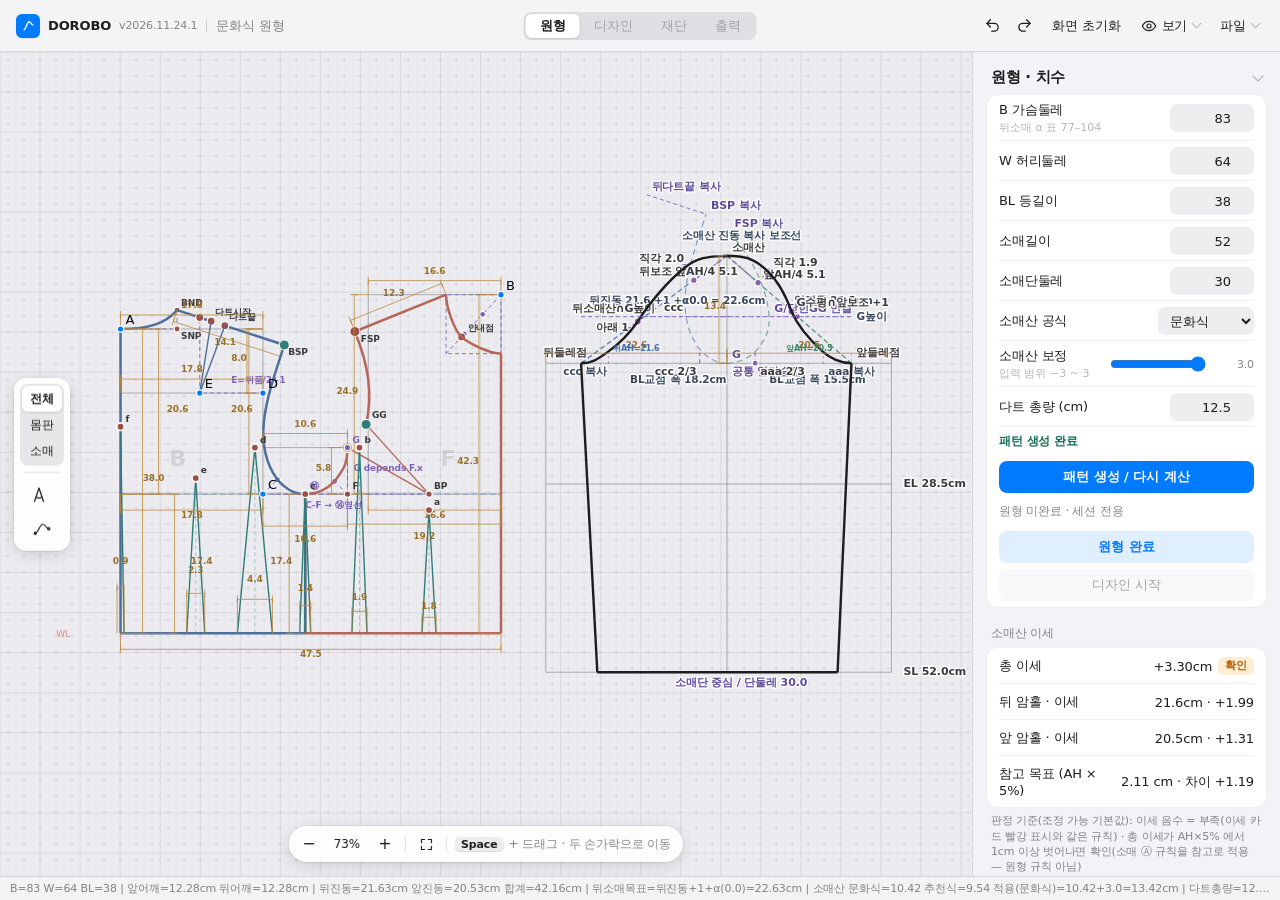
==== index.html @ 2de1a8cb "Fix cutting edge selection and shirt export guides" ====
<!DOCTYPE html>
<html lang="ko">
<head>
<meta charset="UTF-8">
<meta name="viewport" content="width=device-width,initial-scale=1,maximum-scale=1,user-scalable=no">
<title>DOROBO — 문화식 원형 에디터</title>
<link rel="stylesheet" href="css/style.css?v=2026112101">
<!-- 라이트 테마 덮어쓰기(apple-light-ui · 2026-11-13 통합): style.css 원문은 그대로, 표시만 바꾼다. -->
<link rel="stylesheet" href="css/apple.css?v=2026112002">
<!-- 화면 모드(시스템/밝게/어둡게): 첫 그리기 전에 data-theme 을 정해 깜빡임을 막는다. 저장 키 dorobo.ui.theme · 연결은 js/appleChrome.js -->
<script>try{var t=localStorage.getItem('dorobo.ui.theme');var d=t==='dark'||(t!=='light'&&window.matchMedia&&matchMedia('(prefers-color-scheme: dark)').matches);document.documentElement.setAttribute('data-theme',d?'dark':'light')}catch(e){}</script>
</head>
<body>

<header class="app-header">
  <div class="brand-block">
    <span class="app-mark" aria-hidden="true"><svg viewBox="0 0 24 24" width="15" height="15" fill="none" stroke="#fff" stroke-width="2.2" stroke-linecap="round"><path d="M5 19c3-1 4.5-13 8-13 2.6 0 3.4 4.6 6 5"/></svg></span>
    <span class="brand">DOROBO</span>
    <!-- 앱 버전 단일 원천: 배포할 때 이 번호만 올린다 (docs/STATUS.md § 앱 버전 표시) -->
    <span class="brand-ver" id="appVersion" title="지금 이 화면에 불러온 앱 버전입니다. 다른 컴퓨터에서 이 번호가 같으면 같은 판입니다." aria-label="앱 버전 2026.11.24.1">v2026.11.24.1</span>
    <span class="brand-sub">문화식 원형</span>
  </div>

  <nav class="stage-bar" aria-label="작업 단계" role="tablist">
    <button type="button" class="stage" role="tab" data-stage="draft"  aria-selected="true"  title="원형">원형</button>
    <button type="button" class="stage" role="tab" data-stage="design" aria-selected="false" disabled aria-disabled="true" title="원형 완료 후 디자인 시작 준비">디자인</button>
    <button type="button" class="stage" role="tab" id="stageCut" aria-selected="false" aria-controls="cutView" disabled aria-disabled="true" title="Design 형상 완료 후 재단 준비">재단</button>
    <button type="button" class="stage" disabled aria-disabled="true" title="준비 중">출력</button>
  </nav>

  <div class="header-actions">
    <!-- undo/redo 의 실제 범위는 곡선 핸들 편집이다(pushUndoSnapshot 이 편집모드에서만 호출됨).
         .edit-history 클래스는 design stage 에서 그룹 숨김용 선택자다(기능·onclick 무변경). -->
    <button class="btn edit-history" onclick="undoEdit()" aria-label="곡선 편집 실행취소" title="곡선 편집 실행취소">실행취소</button>
    <button class="btn edit-history" onclick="redoEdit()" aria-label="곡선 편집 다시실행" title="곡선 편집 다시실행">다시실행</button>
    <!-- 화면 초기화(뷰 리셋)를 좌측 rail·캔버스 툴바가 아니라 header 우측으로 이동(복제 아님, resetView onclick 보존) -->
    <button class="btn" onclick="resetView()" title="화면 초기화">화면 초기화</button>

    <details class="pop pop-right" data-menu="view">
      <summary aria-label="보기 메뉴" title="보기">보기</summary>
      <div class="pop-body">
        <!-- 실측상 동작하지 않는 3개(chkDartWaist/chkPattern/chkDep)는 wrapper 에 hidden 을
             주어 시각·키보드 접근에서 제거한다. render.js 가 layer-pattern / layer-dep 그룹을
             만들지 않아 toggleLayer 가 대상 없이 끝나는 **기존 결함**이며, 이번 UI 작업에서
             엔진을 고치지 않는다. input 의 id·onchange·checked 는 그대로 보존한다
             (DOM id 계약 유지 + 렌더 결함이 고쳐지면 hidden 만 떼면 된다). -->
        <div class="row"><label for="chkBase">기초선</label><input type="checkbox" id="chkBase" checked onchange="toggleLayer('layer-base',this.checked)"></div>
        <div class="row" hidden><label for="chkDartWaist">허리다트</label><input type="checkbox" id="chkDartWaist" checked onchange="applyLayerVisibility()"></div>
        <div class="row"><label for="chkDim">치수</label><input type="checkbox" id="chkDim" checked onchange="toggleLayer('layer-dim',this.checked)"></div>
        <div class="row" hidden><label for="chkPattern">패턴선</label><input type="checkbox" id="chkPattern" checked onchange="toggleLayer('layer-pattern',this.checked)"></div>
        <div class="row"><label for="chkGuide">안내점</label><input type="checkbox" id="chkGuide" checked onchange="toggleLayer('layer-points',this.checked)"></div>
        <div class="row" hidden><label for="chkDep">종속선</label><input type="checkbox" id="chkDep" checked onchange="toggleLayer('layer-dep',this.checked)"></div>
        <div class="ax-theme" id="axTheme" role="radiogroup" aria-label="화면 모드">
          <span class="ax-theme-label">화면 모드</span>
          <span class="ax-theme-seg"><button type="button" role="radio" data-theme-pref="system">시스템</button><button type="button" role="radio" data-theme-pref="light">밝게</button><button type="button" role="radio" data-theme-pref="dark">어둡게</button></span>
        </div>
      </div>
    </details>

    <details class="pop pop-right" data-menu="file">
      <summary aria-label="파일 메뉴" title="파일">파일</summary>
      <div class="pop-body">
        <div class="row"><label>곡선 저장</label><button class="btn" onclick="saveCurveData()">저장</button></div>
        <div class="row"><label>마지막 저장선</label><button class="btn" onclick="loadSavedCurveForCurrentMeasurements(true)">불러오기</button></div>
        <div class="row note" id="saveCount">저장 0건</div>
        <div class="row"><label>데이터 내보내기</label><button class="btn" onclick="exportData()">JSON 다운로드</button></div>
        <div class="row"><label>데이터 가져오기</label><input type="file" id="inpImportData" accept="application/json,.json" style="display:none" onchange="importDataFromFile(this)"><button class="btn" onclick="document.getElementById('inpImportData').click()">JSON 불러오기</button></div>
        <div class="row note">원형 곡선 데이터(위) · 디자인 프로젝트(아래)는 서로 다른 파일입니다</div>
        <div class="row project-row"><label>프로젝트 저장</label><button class="btn" id="btnSaveProject" onclick="projectFile.onSave()" disabled aria-disabled="true" title="원형 완료 → «디자인 시작» 뒤 저장할 수 있습니다">파일로 저장</button></div>
        <div class="row project-row"><label>프로젝트 열기</label><input type="file" id="inpOpenProject" accept="application/json,.json" style="display:none" onchange="projectFile.onOpenFile(this)"><button class="btn" id="btnOpenProject" onclick="document.getElementById('inpOpenProject').click()">파일 열기</button></div>
        <div class="row project-row" id="projectOpenConfirm" hidden><span class="note" id="projectOpenConfirmText"></span><button class="btn" id="btnConfirmOpenProject" onclick="projectFile.onConfirmOpen()">교체하고 열기</button><button class="btn" id="btnCancelOpenProject" onclick="projectFile.onCancelOpen()">취소</button></div>
        <div class="row note project-row" id="projectFileNote">디자인 프로젝트 저장 범위: 원형 완료본 + 몸판·소매·카라 작업·완료/변경됨 상태 · «적용»하지 않은 입력칸 값과 원형 편집 화면(치수·곡선)은 포함하지 않습니다</div>
        <div class="row"><label>패턴 내보내기</label><button class="btn" onclick="exportDXF()">DXF 다운로드</button></div>
      </div>
    </details>
  </div>
</header>

<div class="workspace">

  <main class="canvas-wrap">
    <!-- 1행 primary bar: 도구(다트이동/곡선편집) ‖ 모드(전체/몸판/소매). SVG 를 덮지 않고 형제. -->
    <div class="canvas-toolbar">
      <div class="seg">
        <button class="mode-btn active" id="modeAll" onclick="setWorkMode('all')">전체</button>
        <button class="mode-btn" id="modeBody" onclick="setWorkMode('body')">몸판</button>
        <button class="mode-btn" id="modeSleeve" onclick="setWorkMode('sleeve')">소매</button>
      </div>
      <div class="bar-divider"></div>
      <div class="seg">
        <!-- 좌측 rail 에서 이동. 기능은 기존 onclick 이 담당. btnDartMove 는 JS(setBtn)가
             textContent/inline background 를 덮으므로 자식 <svg> 대신 ::before 아이콘.
             idle 은 아이콘만(가시 텍스트 없음), busy 는 CSS ::after 가 "종료" 를 표시한다 —
             실제 textContent="취소" 는 busy 판정 계약이라 그대로 둔다. -->
        <button class="tool tool-dart" id="btnDartMove" data-tool="dart" onclick="toggleDartMove()" aria-pressed="false" aria-label="다트 이동 시작" title="다트 이동 시작">다트이동 시작</button>
        <button type="button" class="tool" data-tool="curves" aria-pressed="false" aria-label="곡선 편집" title="곡선 편집">
          <svg viewBox="0 0 24 24" width="18" height="18" fill="none" stroke="currentColor" stroke-width="1.6" stroke-linecap="round"><title>곡선 편집</title><path d="M3 18c4 0 6-12 10-12s5 6 8 6"/><circle cx="3" cy="18" r="1.5"/><circle cx="21" cy="12" r="1.5"/></svg>
        </button>
      </div>
    </div>

    <!-- 2행 context host: 선택 도구가 있을 때만 표시. 비면 CSS :has 로 display:none(높이 0).
         내부 두 context 는 최초부터 존재하고 hidden 으로만 전환(innerHTML·재생성 없음). -->
    <div class="context-host">
      <details class="insp" open data-panel="curves" hidden>
        <summary>곡선 편집</summary>
        <div class="insp-body">
          <div class="row"><label>진동선</label><button class="btn" id="btnArmEdit" onclick="toggleArmEdit()">편집 시작</button></div>
          <div class="row"><label>네크라인</label><button class="btn" id="btnNeckEdit" onclick="toggleNeckEdit()">편집 시작</button></div>
          <div class="row"><label>소매산</label><button class="btn" id="btnSleeveEdit" onclick="toggleSleeveEdit()">편집 시작</button></div>
          <div class="row"><label>소매산 리셋</label><button class="btn" id="btnSleeveReset" onclick="resetSleeveAnchors()">소매산 리셋</button></div>
          <div class="row"><label>곡선핸들 전체리셋</label><button class="btn" onclick="resetCurveHandles();render()">리셋</button></div>
        </div>
      </details>

      <!-- 다트 도구 선택 시 표시. idle/busy 는 ui.js 가 실제 DOM 에서 파생해 hidden 으로만
           전환한다. 앞/뒤 행은 기존 setSideRowVisible 의 display "" / "none" 계약 유지. -->
      <section class="context-strip" aria-label="다트 이동" data-panel="dart" hidden>
        <div class="insp-title">다트 이동</div>
        <p class="note" data-dart-idle>다트 이동 도구를 눌러 작업을 시작하세요.</p>
        <div class="dart-busy" data-dart-busy hidden>
          <div class="row" id="dartSideRow" style="display:none;gap:4px">
            <button class="btn" id="btnDartSideFront" onclick="selectDartSide('front')">앞판</button>
            <button class="btn" id="btnDartSideBack"  onclick="selectDartSide('back')">뒤판</button>
          </div>

          <!-- 가시 항목: 이동 가능각 · 회전량 · 전체 다트각 · hint · 리셋 | 적용(최우측) -->
          <div class="row"><label>이동 가능각</label><span class="prop-val" id="dartPropRange">—</span></div>
          <div class="row"><label>회전량</label><span class="prop-val" id="dartPropRotation">—</span></div>
          <div class="row"><label>전체 다트각</label><span class="prop-val" id="dartPropBudget">—</span></div>
          <div class="row note" id="dartMoveHint"></div>
          <div class="row" style="gap:4px">
            <button class="btn" onclick="resetDartMove()">리셋</button>
            <button class="btn action-primary" id="btnDartApply" onclick="applyDartMove()" disabled>적용</button>
          </div>

          <!-- DOM 계약 보존용 숨김 보관: ui.js updateDartInspector 가 이 id 들을 계속 채우지만
               화면에는 중복 표시하지 않는다(대상 / 현재 단계 / 소스 다트각). 바깥 wrapper 가
               hidden 이라 ui.js 의 setShown(dartPropNewNote/dartPropSourceRow) 토글과 무관하게
               항상 숨겨진다. id·값 계약은 그대로 유지된다. -->
          <div class="dart-store" hidden aria-hidden="true">
            <div class="row"><label>대상</label><span class="prop-val" id="dartPropSide">—</span></div>
            <div class="row"><label>현재 단계</label><span class="prop-val" id="dartPropStep">—</span></div>
            <p class="note" id="dartPropNewNote" hidden>새 다트 생성</p>
            <div class="row" id="dartPropSourceRow" hidden><label>소스 다트각</label><span class="prop-val" id="dartPropSource">—</span></div>
          </div>
        </div>
      </section>
    </div>

    <svg id="cv" xmlns="http://www.w3.org/2000/svg"></svg>
    <!-- 확대 알약(UI 전용 · js/appleChrome.js): 축소/배율/확대 · 화면 초기화(resetView) · 이동 안내(원형 = Space+드래그 · 디자인 = 빈 곳 드래그 · 터치 = 두 손가락 — js/canvasPan.js). #cv 의 형제라 캔버스 hit 와 무관. -->
    <div class="zoom-pill" role="toolbar" aria-label="확대·축소">
      <button type="button" id="zoomOut" aria-label="축소" title="축소">&minus;</button>
      <span class="zp-val" id="zoomPct">100%</span>
      <button type="button" id="zoomIn" aria-label="확대" title="확대">+</button>
      <span class="zp-sep"></span>
      <button type="button" id="zoomFit" aria-label="화면 초기화" title="화면 초기화"><svg viewBox="0 0 24 24" width="15" height="15" fill="none" stroke="currentColor" stroke-width="1.8" stroke-linecap="round" stroke-linejoin="round"><path d="M4 9V4h5M20 9V4h-5M4 15v5h5M20 15v5h-5"/></svg></button>
      <span class="zp-sep zp-hint-sep"></span>
      <span class="zp-hint"><span class="zp-hint-draft"><kbd>Space</kbd>+ 드래그 · 두 손가락으로 이동</span><span class="zp-hint-design">빈 곳 드래그 · 두 손가락으로 이동</span></span>
    </div>
    <!-- 패턴선 하단 고정 편집 패널(UI 전용 · js/designLineQuickBar.js · 2026-11-11 캔버스 하단 고정). #cv 의 형제라 막대 클릭은 캔버스로 가지 않는다.
         버튼은 오른쪽 패턴선 버튼과 같은 명령(finishDraw · cancel · setRole)만 부른다. 요소는 최초부터 존재하고 hidden 으로만 전환. -->
    <div class="line-quickbar" id="lineQuickBar" role="toolbar" aria-label="패턴선 빠른 조작" hidden>
      <div class="lqb-head"><span class="lqb-title" id="lineQuickTitle"></span><span class="lqb-head-actions"><button type="button" class="lqb-more" id="lineQuickMore" aria-expanded="false" aria-controls="lineQuickBar" title="보조 작업·전체 안내 펼치기" hidden>더보기</button><button type="button" class="lqb-dismiss" id="lineQuickDismiss" aria-label="빠른 도구 접기 — 선과 선택은 그대로" title="접기 — 선과 선택은 그대로" hidden>&times;</button></span></div>
      <div class="lqb-row" data-lqb="draw" hidden>
        <button type="button" class="lqb-btn" id="lineQuickCancel" title="작성 중 선을 버리고 그리기를 끝냅니다">그리기 취소</button>
        <button type="button" class="lqb-btn lqb-main" id="lineQuickFinish" disabled aria-disabled="true">그리기 완료</button>
        <span class="lqb-reason" id="lineQuickDrawHint" role="status"></span>
      </div>
      <div class="lqb-row" data-lqb="role" role="group" aria-label="선 역할" hidden>
        <button type="button" class="lqb-btn" id="lineQuickRoleCut" data-role="cut" aria-pressed="false">절개선</button>
        <button type="button" class="lqb-btn" id="lineQuickRoleBoundary" data-role="boundary" aria-pressed="false">외곽</button>
        <button type="button" class="lqb-btn" id="lineQuickRoleGuide" data-role="guide" aria-pressed="false">보조선</button>
      </div>
      <!-- 칼라 본체 관리선(2026-11-12): 직선 구간을 같은 모양의 곡선으로(designLineTool.doToCurve) + 이동 가능 점/고정 점 안내. 칼라 본체 선을 골랐을 때만. -->
      <div class="lqb-next" data-lqb="curve" hidden>
        <button type="button" class="lqb-btn lqb-main lqb-wide" id="lineQuickToCurve" aria-describedby="lineQuickCurveReason" title="직선 구간을 같은 모양의 곡선으로 바꿉니다 · 핸들을 끌어 휘게 할 수 있습니다">곡선으로</button>
        <span class="lqb-reason" id="lineQuickCurveReason"></span>
      </div>
      <!-- 몸판 외곽으로 반영(2026-11-06): 일반 앞·뒤판 선을 한 번에 외곽 역할 지정 → 대체 검증 → 디자인 외곽 합성. 실패하면 아무것도 바뀌지 않는다. -->
      <div class="lqb-next" data-lqb="reflect" hidden>
        <button type="button" class="lqb-btn lqb-main lqb-wide" id="lineQuickReflect" aria-describedby="lineQuickReflectReason">몸판 외곽으로 반영</button>
        <span class="lqb-reason" id="lineQuickReflectReason"></span>
      </div>
      <!-- 다음 단계: 선택한 선이 절개선일 때만. 오른쪽 «파트 분리»(btnDesignSplit)와 같은 판정(getSplitState)·같은 명령(doSplit). 이유는 보이는 글로. -->
      <div class="lqb-next" data-lqb="split" hidden>
        <button type="button" class="lqb-btn lqb-main lqb-wide" id="lineQuickSplit" disabled aria-disabled="true" aria-describedby="lineQuickSplitReason">파트 분리</button>
        <span class="lqb-reason" id="lineQuickSplitReason"></span>
      </div>
      <!-- 다음 단계: 선택한 선이 외곽일 때만(2026-11-06). 오른쪽 «외곽 대체 미리보기»(btnDesignBoundary)와 같은 판정(getBoundaryState)·같은 명령(doBoundaryPreview). 미리보기일 뿐 완성 외곽 아님. -->
      <div class="lqb-next" data-lqb="boundary" hidden>
        <button type="button" class="lqb-btn lqb-main lqb-wide" id="lineQuickBoundary" disabled aria-disabled="true" aria-describedby="lineQuickBoundaryReason">외곽 대체 미리보기</button>
        <!-- 소매만(2026-11-06): 미리보기 확인 → «외곽 반영»(오른쪽 btnDesignBoundaryApply 와 같은 doBoundaryApply) → 반영됨 · 재완료 안내 · «반영 되돌리기»(doSleeveEditUndo) -->
        <button type="button" class="lqb-btn lqb-main lqb-wide" id="lineQuickBoundaryApply" hidden disabled aria-disabled="true" aria-describedby="lineQuickBoundaryReason">외곽 반영</button>
        <button type="button" class="lqb-btn lqb-wide" id="lineQuickBoundaryUndo" hidden aria-describedby="lineQuickBoundaryReason">반영 되돌리기</button>
        <span class="lqb-reason" id="lineQuickBoundaryReason"></span>
      </div>
      <div class="lqb-next" data-lqb="seam" hidden>
        <span class="lqb-reason" id="lineQuickSeamText"></span>
        <span class="lqb-reason" id="lineQuickBodiceFails"></span>
        <span class="lqb-reason lqb-detail" id="lineQuickBodiceFailsDetail" hidden></span>
        <button type="button" class="lqb-btn lqb-main lqb-wide" id="lineQuickCompleteBodice" hidden>몸판 모양 완료</button>
      </div>
      <!-- 소형 상태줄(좁은 화면에서 분리 성공·외곽 대체 미리보기 뒤 전체 막대를 놓을 빈자리가 없을 때만): 결과 확인 «분리됨 · 파트 N개»/«외곽 대체 미리보기 표시 중» + «도구»(전체 막대로 복귀) -->
      <div class="lqb-compact" data-lqb="compact" hidden>
        <span class="lqb-compact-text" id="lineQuickCompactText"></span>
        <button type="button" class="lqb-btn" id="lineQuickExpand" aria-label="빠른 도구 펼치기 — 역할·다음 단계" title="역할·다음 단계(파트 분리·외곽 대체) 도구 펼치기">도구</button>
      </div>
    </div>
  </main>

  <!-- 원형 stage 전용 치수 inspector. design stage 에서는 ui.js 가 hidden 처리하고
       CSS :has 가 280px column 도 함께 제거한다. -->
  <aside class="inspector" aria-label="속성">
  <!-- 좁은 화면 하단 시트 그래버(UI 전용 · js/appleChrome.js): 끌어서 접힘/중간/펼침 · 탭하면 접기/펼치기 · 상태는 localStorage. 데스크톱에서는 숨김. -->
  <button type="button" class="insp-grabber" id="inspectorGrabber" aria-label="속성 시트 접기/펼치기" aria-expanded="true" title="끌거나 눌러 속성 시트 크기 조절"></button>
  <!-- 좁은 화면 전용 이세 요약 칩(읽기 전용 · js/inspectorInsights.js): 캔버스 이세 카드를 좁은 화면에서 숨기는 대신 시트 머리줄에 요약한다. -->
  <div class="ax-ease-chip" id="axEaseChip" aria-live="polite" hidden></div>
    <details class="insp" open data-panel="measurements">
      <summary>원형 · 치수</summary>
      <div class="insp-body">
        <div class="row"><label>B 가슴둘레</label><input type="number" id="inpB" value="83" step="0.5" oninput="markDirty(event)"></div>
        <div class="row"><label>W 허리둘레</label><input type="number" id="inpW" value="64" step="0.5" oninput="markDirty(event)"></div>
        <div class="row"><label>BL 등길이</label><input type="number" id="inpBL" value="38" step="0.5" oninput="markDirty(event)"></div>
        <div class="row"><label>소매길이</label><input type="number" id="inpSL" value="52" step="0.5" oninput="markDirty(event)"></div>
        <div class="row"><label>소매단둘레</label><input type="number" id="inpHem" value="30" step="0.5" oninput="markDirty(event)"></div>
        <div class="row"><label>소매산 공식</label><select id="selCapFormula" onchange="if(!isMeasureDirty) render()"><option value="culture" selected>문화식</option><option value="recommended">추천식</option></select></div>
        <div class="row"><label>소매산 보정</label><input type="range" id="inpCapAdj" min="-3" max="3" step="0.1" value="3" oninput="if(!isMeasureDirty) render()"><span class="slv" id="capAdjVal">0.0</span></div>
        <div class="row"><label>다트 총량 (cm)</label><input type="number" id="inpDart" value="12.5" step="0.5" oninput="render()"></div>
        <div class="row note" id="dirtyState">패턴 생성 버튼을 누르세요</div>
        <div class="row"><button class="btn action-primary" id="btnGenerate" onclick="generatePattern()">패턴 생성 / 다시 계산</button></div>
        <!-- 원형 완료(세션 전용). design 은 계속 disabled — 완료본이 있어도 활성화하지 않는다.
             버튼은 addEventListener 로만 연결(inline handler 없음). 문구는 aria-live. -->
        <div class="row note completion-note" id="blockStatusNote" aria-live="polite">원형 미완료 · 세션 전용</div>
        <div class="row completion-row"><button class="btn" id="btnCompleteDraft" title="현재 원형을 세션 완료본으로 기록합니다">원형 완료</button></div>
        <!-- 디자인 시작/계속(D3b-1). 완료본을 명시적으로 복사해 designProject 로 진입한다.
             enabled = hasCompleted() && !busyTool(). inline handler 없이 bind()에서 연결.
             현재 draft(dirty)가 아니라 blockWorkflow.latest() 완료본을 쓴다(재캡처·자동 complete 없음). -->
        <div class="row completion-row"><button class="btn" id="btnStartDesign" disabled aria-disabled="true" title="원형을 완료한 뒤 디자인을 시작할 수 있습니다">디자인 시작</button></div>
      </div>
    </details>

    <!-- 원형 이세·계산 노트(읽기 전용 · js/inspectorInsights.js): 이미 계산되어 화면에 나온 값(소매 이세 카드 · 하단 상태줄)만 다시 보여 준다. 제도 계산 무변경. -->
    <section class="ax-insights" id="axInsightsDraft" aria-label="이세·계산 노트" aria-live="polite" hidden></section>

    <!-- design stage 전용 몸판 디자인 패널(DB1b). ui.js 가 stage 로 measurements 와 상호배타로
         표시한다(동시 노출 금지). 버튼은 inline handler 없이 bind()에서 연결(inline 37 유지). -->
    <details class="insp" data-panel="design-body" open hidden>
      <summary>디자인</summary>
      <div class="insp-body">
        <!-- Design 형상 통합(designResult · 2026-11-19 사용자 승인 1차 디자인 UI ①): 몸판/소매/카라 어느 탭에서나 «디자인» 제목 옆.
             몸판+소매+카라(또는 «카라 없음») 형상 패키지 + 유효 cut(structuralLines). 재단 패턴 아님.
             완료본 일치 + 유효 cut 재검증 시에만 활성(ID·동작·게이트 무변경, 위치만 이동). -->
        <div class="design-complete-head">
          <button class="btn action-primary" id="btnCompleteDesign">Design 형상 완료</button>
        </div>
        <div class="row note design-complete-note" id="designResultCheckNote" aria-live="polite"></div>
        <div class="row note design-complete-note" id="designResultStatusNote" aria-live="polite">Design 미완료 · 세션 전용</div>
        <!-- 재단 준비(js/cutPrep.js · 읽기 전용): 유효한 Design 완료본일 때만 상단 «재단» 활성. 불가 사유·돌아갈 곳을 여기 적는다. -->
        <div class="row note design-complete-note" id="cutPrepNote" aria-live="polite"></div>
        <!-- 몸판/소매 서브탭: 형태 컨트롤 분리. 소매 탭은 몸판 완료(bodiceResult·비스테일) 후 활성. -->
        <div class="subtabs" id="designSubtabs" role="tablist">
          <button type="button" class="subtab" data-subtab-btn="body" aria-selected="true">몸판</button>
          <button type="button" class="subtab" data-subtab-btn="sleeve" aria-selected="false" disabled title="몸판 완료 후 활성">소매</button>
          <button type="button" class="subtab" data-subtab-btn="collar" aria-selected="false" disabled title="소매 완료 후 활성">카라</button>
          <button type="button" class="subtab" data-subtab-btn="detail" aria-selected="false" disabled title="몸판 완료 후 활성">디테일</button>
        </div>
        <!-- 맞춤 길이(읽기 전용 · js/seamMatch.js): 서로 붙는 봉제선의 실제 길이·차이·기준을 몸판/소매/카라 탭 공통으로 본다.
             형상·완료본·저장 무변경 — 자동 맞춤·완료 차단 없음. 기본은 접힌 요약 한 줄. -->
        <details class="ax-seam" id="seamMatchCard" hidden>
          <summary><span class="sm-title">맞춤 길이</span><span class="sm-summary" id="seamMatchSummary" aria-live="polite"></span></summary>
          <div class="sm-body" id="seamMatchBody"></div>
        </details>
        <div class="subtab-panel" data-subtab="body">
        <!-- 몸판 라인 카탈로그([패턴학교] P.14–35). 프리셋 = 아래 입력들의 묶음 — 적용하면 입력을 채운다. -->
        <div class="row"><label for="selBodiceFamily">몸판 라인</label><select id="selBodiceFamily"></select></div>
        <div class="row"><label for="selBodicePreset">세부 제도</label><select id="selBodicePreset"></select></div>
        <div class="row"><button type="button" class="btn" id="btnApplyBodicePreset">라인 적용</button></div>
        <div class="row note" id="designBodiceLineNote" aria-live="polite"></div>
        <!-- 품·여유량: 전체 가슴둘레 여유량 → 각 옆선 E/4 바깥 평행 이동(원본 블록 불변, 파생 geometry). -->
        <div class="row"><label for="inpBodyBustEase">품·여유량 (cm)</label><input id="inpBodyBustEase" type="number" min="0" max="100" step="0.1"></div>
        <div class="row"><label for="inpBodyHemExtension">엉덩이 길이 (cm)</label><input id="inpBodyHemExtension" type="number" min="0" max="100" step="0.1"></div>
        <!-- 옆선 실루엣: underarm 고정, 허리·밑단 옆선만 이동(음수=안쪽/허리 들어감, 양수=바깥/A라인). -->
        <div class="row"><label for="inpBodyWaistOffset">허리 옆선 이동 (cm)</label><input id="inpBodyWaistOffset" type="number" min="-30" max="30" step="0.1"></div>
        <div class="row"><label for="inpBodyHemOffset">밑단 옆선 이동 (cm)</label><input id="inpBodyHemOffset" type="number" min="-30" max="30" step="0.1"></div>
        <!-- 옆선 곡선화: 진동밑→허리→밑단 꺾임을 두 cubic 으로 부드럽게(0=직선, 1=자동 곡률). hem 있을 때만. -->
        <div class="row"><label for="inpBodySideCurve">옆선 곡선화 (0–1)</label><input id="inpBodySideCurve" type="number" min="0" max="1" step="0.05"></div>
        <div class="row"><label for="inpBodyWaistDartTotal">허리 다트량 (cm · 봉제 a·b·d·e)</label><input id="inpBodyWaistDartTotal" type="number" min="0.1" max="40" step="0.25"></div>
        <div class="row"><label for="inpBodyWaistTarget">목표 완성 허리 (cm)</label><input id="inpBodyWaistTarget" type="number" min="30" max="200" step="0.5"></div>
        <div class="row note" id="designDartScaleNote" aria-live="polite"></div>
        <!-- 네크라인(parametric): 기본형 카드 선택 + 공통 입력(목너비·앞목·뒤목 깊이) + 형태별 입력.
             원본 reference 에서 비누적 재계산. 형태: 원형유지/라운드/V넥/스퀘어/보트. 직접편집은 증분 3. -->
        <div class="row" style="margin-top:8px"><label>네크라인</label></div>
        <div class="neck-cards" id="necklineCards" role="radiogroup" aria-label="네크라인 형태">
          <button type="button" class="neck-card" data-neck="original" aria-pressed="true">원형 유지</button>
          <button type="button" class="neck-card" data-neck="shirt" aria-pressed="false">셔츠 목선</button>
          <button type="button" class="neck-card" data-neck="stand-f" aria-pressed="false">스탠드 F 목선</button>
          <button type="button" class="neck-card" data-neck="round" aria-pressed="false">라운드</button>
          <button type="button" class="neck-card" data-neck="v" aria-pressed="false">V넥</button>
          <button type="button" class="neck-card" data-neck="square" aria-pressed="false">스퀘어</button>
          <button type="button" class="neck-card" data-neck="boat" aria-pressed="false">보트</button>
        </div>
        <div class="row" data-neck-for="common" hidden><label for="inpNeckWidth">목너비 (cm)</label><input id="inpNeckWidth" type="number" min="-15" max="15" step="0.1"></div>
        <div class="row" data-neck-for="common" hidden><label for="inpNeckFrontDepth">앞목 깊이 (cm)</label><input id="inpNeckFrontDepth" type="number" min="-10" max="20" step="0.1"></div>
        <div class="row" data-neck-for="common" hidden><label for="inpNeckBackDepth">뒤목 깊이 (cm)</label><input id="inpNeckBackDepth" type="number" min="-10" max="20" step="0.1"></div>
        <div class="row" data-neck-for="round boat shirt stand-f" hidden><label for="inpNeckCurveAmount">곡선 정도 (0–1)</label><input id="inpNeckCurveAmount" type="number" min="0" max="1" step="0.05"></div>
        <div class="row" data-neck-for="v" hidden><label for="inpNeckVDepth">V끝점 깊이 (cm)</label><input id="inpNeckVDepth" type="number" min="0" max="20" step="0.1"></div>
        <div class="row" data-neck-for="square" hidden><label for="inpNeckSquareWidth">가로폭 (cm)</label><input id="inpNeckSquareWidth" type="number" min="0" max="20" step="0.1"></div>
        <div class="row" data-neck-for="square" hidden><label for="inpNeckCornerRadius">모서리 둥글기 (cm)</label><input id="inpNeckCornerRadius" type="number" min="0" max="10" step="0.1"></div>
        <!-- 세부 수정: parametric 네크라인을 boundary patternLine 으로 변환(manual). 기본형으로 돌아가기:
             자동 네크라인 boundary 만 제거하고 parametric 복귀. 둘은 상호배타로만 활성. -->
        <div class="row" style="gap:4px">
          <button class="btn" id="btnNeckManual" disabled>세부 수정</button>
          <button class="btn" id="btnNeckRevert" hidden>기본형으로 돌아가기</button>
        </div>
        <div class="row note" id="designNeckModeNote" aria-live="polite"></div>
        <div class="row" style="gap:4px">
          <button class="btn action-primary" id="btnApplyBodyLength">적용</button>
          <button class="btn" id="btnResetBodyLength">0으로 초기화</button>
        </div>
        <div class="row note" id="designBodyNote" aria-live="polite">허리선에서 엉덩이선까지 · 중심선 기준</div>
        <!-- 앞·뒤 옆선 봉제 길이 + 차이(봉제 정합 검증). 곡선화 반영 실측. -->
        <div class="row note" id="designGirthNote" aria-live="polite"></div>
        <!-- 페플럼 제작 정보 표시 토글(세션 UI, 표시 전용): Ⓝ 적용으로 모델이 생길 때만 render.js 가 보인다. -->
        <div class="row" id="rowPeplumInfo" hidden><label><input type="checkbox" id="chkPeplumInfo" checked> 제작 정보 표시</label></div>
        <div class="row note" id="designSideLenNote" aria-live="polite"></div>
        <!-- 앞·뒤 목둘레 길이 + 합계(카라 단계 기준). parametric 네크라인 실측. -->
        <div class="row note" id="designNeckLenNote" aria-live="polite"></div>
        <!-- 앞중심 여밈(컷온 안단): computeGeometry 밖의 별도 파생. 현재 유효 앞판 외곽(designOutline
             또는 working.geometry.front)에서 파생 → working.frontPlacket. 목둘레 길이엔 미포함. -->
        <div class="row" style="margin-top:8px"><label>앞중심 여밈</label></div>
        <div class="row"><label for="inpPlacketOverlap">여밈분 (cm)</label><input id="inpPlacketOverlap" type="number" min="0" max="10" step="0.05"></div>
        <div class="row"><label for="inpPlacketFacing">안단 폭 (cm)</label><input id="inpPlacketFacing" type="number" min="0" max="15" step="0.1"></div>
        <div class="row" style="gap:4px">
          <button class="btn action-primary" id="btnApplyPlacket">여밈 적용</button>
          <button class="btn" id="btnClearPlacket">여밈 제거</button>
        </div>
        <div class="row note" id="designPlacketNote" aria-live="polite"></div>
        <!-- 앞여밈 단추 위치(js/designButtons.js): 앞중심 단추선 위, 목점에서 아래로 잰 거리. 여밈이 있어야 적용. 지름 기본 1.15 · 단춧구멍 1.3 = 이번 셔츠 사용자 확정(2026-11-23). -->
        <div class="row" style="margin-top:8px"><label>앞여밈 단추</label></div>
        <div class="row"><label for="inpButtonStart">첫 단추 (목점에서 cm)</label><input id="inpButtonStart" type="number" min="0" step="0.5"></div>
        <div class="row"><label for="inpButtonEnd">끝 단추 (목점에서 cm)</label><input id="inpButtonEnd" type="number" min="0" step="0.5"></div>
        <div class="row"><label for="inpButtonCount">단추 개수</label><input id="inpButtonCount" type="number" min="1" max="40" step="1"></div>
        <div class="row"><label for="inpButtonDiameter">단추 지름 (cm)</label><input id="inpButtonDiameter" type="number" min="0.5" max="5" step="0.01" placeholder="1.15" title="빈칸 = 1.15 (11.5mm · 이번 셔츠 사용자 확정)"></div>
        <div class="row"><label for="inpButtonHole">단춧구멍 길이 (cm)</label><input id="inpButtonHole" type="number" min="0.5" max="6" step="0.01" placeholder="1.3" title="빈칸 = 1.3 (13mm · 이번 셔츠 사용자 확정). 앞중심을 가운데로 한 수평 표시 · 오른앞판에만 출력"></div>
        <div class="row" style="gap:4px">
          <button class="btn action-primary" id="btnApplyButtons" disabled>단추 적용</button>
          <button class="btn" id="btnClearButtons" disabled>단추 제거</button>
        </div>
        <div class="row note" id="designButtonsNote" aria-live="polite"></div>
        <!-- 몸판 모양 완료(bodiceCheckpoint): 검사 통과 시 working.bodiceResult 세션 스냅샷.
             소매 단계가 확정 진동선을 참조. 아직 시접·너치·재단선 아님. -->
        <!-- 옆선 길이(2026-11-08 김님 방향 전환): 자동 길이 맞춤·자석·여유 설정 UI 제거 — 앞·뒤 옆선 실측은 캔버스 옆선 옆에 외곽선과 같은 색으로 상시 표시. 저장된 옛 여유 의도는 완료 판정에 그대로 쓰이고 아래 완료 안내에 보인다. -->
        <div class="row" style="margin-top:8px"><label>몸판 완료</label></div>
        <div class="row note" id="designBodiceCheckNote" aria-live="polite"></div>
        <div class="row" style="gap:4px">
          <button class="btn" id="btnCompleteBodice">몸판 모양 완료</button>
        </div>
        <div class="row note" id="designBodiceStatusNote" aria-live="polite">몸판 미완료 · 세션 전용</div>
        </div><!-- /subtab body -->

        <!-- 소매 모양(S1: 기본 긴팔 하부 실루엣). cap·진동밑 고정, 아래쪽(옆선·밑단)만 변형 →
             소매산·앞뒤 이세 관계 불변. 기준값 = 완료 원형 소매(referenceGeometry.sleeve). 몸판 stale 이면
             편집 차단. 결과는 working.geometry.sleeve 로 덮어씀(파생, body apply 후 재파생). -->
        <div class="subtab-panel" data-subtab="sleeve" hidden>
          <!-- 소매 라인 카탈로그([패턴학교] P.36–). «원형 소매 기준»(기본) = 아래 입력으로 원형 소매를 파생하는 기존 경로.
               Ⓐ = 완성 몸판의 진동둘레에서 소매산을 제도(소매길이만 입력). 몸판 bodiceResult 는 읽기만 한다. -->
          <div class="row row-stack"><label for="selSleeveFamily">소매 라인</label><select id="selSleeveFamily"></select></div>
          <div class="row row-stack"><label for="selSleevePreset">세부 제도</label><select id="selSleevePreset"></select></div>
          <div class="row"><button type="button" class="btn" id="btnApplySleevePreset">라인 적용</button></div>
          <div class="row note" id="designSleeveLineNote" aria-live="polite"></div>
          <div class="row note sleeve-a-info" id="designSleeveAInfo" aria-live="polite" hidden></div>
          <!-- 소매 제작 정보 표시 토글(세션 UI, 표시 전용, 기본 켜짐): Ⓐ/Ⓑ/Ⓒ 일 때만 보인다. 캔버스의 설명(치수선·라벨·음영)만 끄고 재단 외곽은 그대로. -->
          <div class="row" id="rowSleeveInfo" hidden><label><input type="checkbox" id="chkSleeveInfo" checked> 제작 정보 표시</label></div>
          <!-- 소매 Ⓗ 원래 종이 조각(책 P.44 «절개 그림» 녹색 조각) 표시 토글(표시 전용, 기본 켜짐). Ⓗ 가 켜져 있을 때만 ui.js 가 보인다. -->
          <div class="row" id="rowSleeveHPieces" hidden><label><input type="checkbox" id="chkSleeveHPieces" checked> 원래 종이 조각(녹색)</label></div>
          <!-- 소매 Ⓗ 비교용 «벌리기 전 절개 도안(참고)» 토글(표시 전용, 기본 꺼짐 — 2026-10-11 의도 정정으로 선택 표시만). -->
          <div class="row" id="rowSleeveHRef" hidden><label><input type="checkbox" id="chkSleeveHRef"> 비교: 벌리기 전 도안(참고)</label></div>
          <!-- 원형 소매 비교(세션 UI, 표시 전용, 기본 꺼짐): 켜면 원형(block) 소매 참고선을 다시 그린다. 원형 데이터·계측은 그대로. -->
          <div class="row" id="rowSleeveRef"><label><input type="checkbox" id="chkSleeveRef"> 원형 소매 비교</label></div>
          <div class="row"><label for="inpSleeveLength">소매길이 (cm)</label><input id="inpSleeveLength" type="number" min="10" max="90" step="0.1"></div>
          <!-- 소매 Ⓐ 커프스·트임([패턴학교] P.91 ④ 덧단 · 김님 확정 2026-11-10 — designCuff). Ⓐ 가 선택(또는 켜짐)일 때만 ui.js 가 보인다. 기본 꺼짐 = 기존 Ⓐ 그대로.
               켜면 소매길이 = 커프스 포함 길이(본체 = 소매길이 − 완성 폭). 빈 값·범위 밖은 기본값으로 바꾸지 않고 거부한다. -->
          <div id="rowSleeveCuff" hidden>
            <div class="row"><label><input type="checkbox" id="chkSleeveCuff"> 커프스·트임 (P.91 ④ 덧단)</label></div>
            <div id="rowSleeveCuffInputs" hidden>
              <div class="row"><label for="inpCuffWrist">손목 둘레 (cm)</label><input id="inpCuffWrist" type="number" min="0.1" step="0.1" value="16" title="기본 16 = 책 참고 치수(P.8) · 사용자 실측 아님 — 바꿀 수 있다"></div>
              <div class="row"><label for="inpCuffOverlap">여밈량 (cm)</label><input id="inpCuffOverlap" type="number" min="0.1" step="0.1" value="2" title="커프스 겹치는 분량(몸 둘레 여유 아님)"></div>
              <div class="row"><label for="inpCuffEase">여유량 (cm)</label><input id="inpCuffEase" type="number" min="0" step="0.1" value="2" title="손목에 두르는 여유(잠근 둘레 = 손목 + 여유)"></div>
              <div class="row"><label for="inpCuffWidth">커프스 완성 폭 (cm)</label><input id="inpCuffWidth" type="number" min="0.1" step="0.1" value="3" title="한 장 접기 — 펼친 폭 = 2 × 완성 폭 · 시접 없음"></div>
              <div class="row"><label for="inpCuffVentLength">트임 길이 (cm)</label><input id="inpCuffVentLength" type="number" min="0.1" step="0.1" value="10" title="소맷부리 → 덧단 뾰족 끝 · 책 기본 10(수정 가능)"></div>
              <div class="row"><label for="inpCuffPlacketWidth">덧단 폭 (cm)</label><input id="inpCuffPlacketWidth" type="number" min="0.1" step="0.1" value="2" title="④ 덧단 완성 폭 · 책 2 — 커프스 여밈과 별개"></div>
              <div class="row"><label for="inpCuffTip">뾰족 끝 높이 (cm)</label><input id="inpCuffTip" type="number" min="0" step="0.1" value="1" title="④ 덧단 끝 삼각 · 책 1"></div>
              <div class="row note">고정(확정): 한 장 접기 · 여밈까지 소매 붙임(방법 A) · 소매길이 = 커프스 포함 · 트임 = 소매 중심→뒤 옆선 1/2</div>
            </div>
          </div>
          <!-- 소매 Ⓑ(P.41) 전용 선택 입력: 손바닥 둘레. 비우면 기본 소맷부리 W×3/4. 소맷부리 < 손바닥+3cm 는 경고만(자동 보정 없음). 라인에 따라 ui.js 가 표시/숨김. -->
          <div class="row" id="rowSleevePalm" hidden><label for="inpSleevePalm">손바닥 둘레 (cm, 선택)</label><input id="inpSleevePalm" type="number" min="10" max="40" step="0.1" placeholder="기본" title="비우면 기본 소맷부리 W×3/4"></div>
          <!-- 소매 Ⓒ(P.41 하단) 전용 입력: 팔꿈치 길이 EL(SP→팔꿈치선, 기본 31.4). 라인에 따라 ui.js 가 표시/숨김. 빈 값·범위 밖은 기본값으로 바꾸지 않고 거부한다. -->
          <div class="row" id="rowSleeveElbow" hidden><label for="inpSleeveElbow">팔꿈치 길이 EL (cm)</label><input id="inpSleeveElbow" type="number" min="10" max="60" step="0.1" value="31.4" title="SP 에서 팔꿈치선까지(기본 31.4)"></div>
          <!-- 소매 Ⓕ(P.43 턱 소매) 전용 입력: 턱 분량(각 턱, 기본 1.5 · 최대 3cm). 라인에 따라 ui.js 가 표시/숨김. 빈 값·범위 밖은 기본값으로 바꾸지 않고 거부한다. -->
          <!-- 소매 Ⓗ(P.44 퍼프) 전용 입력: 손바닥 둘레(기본 21 — 커프스 달림 = 손바닥 + 3) · ★ 가운데 내림(기본 3.5). 김님 확정 기본값, 모두 수정 가능. 상한은 엔진 기하 가드. -->
          <div class="row" id="rowSleeveHPalm" hidden><label for="inpSleeveHPalm">손바닥 둘레 (cm)</label><input id="inpSleeveHPalm" type="number" min="0.1" step="0.1" value="21" title="Ⓗ 커프스 달림 = 손바닥 둘레 + 3(기본 21)"></div>
          <div class="row" id="rowSleeveDrop" hidden><label for="inpSleeveDrop">★ 가운데 내림 (cm)</label><input id="inpSleeveDrop" type="number" min="0.1" step="0.1" value="3.5" title="Ⓗ EL 아래 가운데 두 조각을 내리는 양(기본 3.5 — 설정값)"></div>
          <div class="row" id="rowSleeveUpperArm" hidden><label for="inpSleeveUpperArm">위팔 둘레 (cm)</label><input id="inpSleeveUpperArm" type="number" min="0.1" step="0.1" value="26" title="Ⓛ 커프스 달림 = 위팔 둘레 + 4(이 책 기본 26 — 수정 가능)"></div>
          <div class="row" id="rowSleeveRise" hidden><label for="inpSleeveRise">소매산 상승 (cm)</label><input id="inpSleeveRise" type="number" min="0" step="0.1" value="0.7" title="Ⓙ·Ⓚ·Ⓜ 새 소매산 꼭대기를 원래 높이보다 올리는 양(Ⓙ·Ⓚ 기본 0.7 · Ⓜ 기본 0.5 — 설정값, 개더 계수와 별개)"></div>
          <!-- 소매 Ⓝ(P.47) 전용 입력: 절개 위치(중심선 좌우 각) · 가운데 벌림 · 양옆 벌림(각) · 박기 끝 — 책 기본 설정값(수정 가능, 산식·불변 규칙 아님). 상한은 엔진 기하 가드가 판정한다. -->
          <div class="row" id="rowSleeveNCut" hidden><label for="inpSleeveNCut">절개 위치 (중심선 좌우 각, cm)</label><input id="inpSleeveNCut" type="number" min="0.1" step="0.1" value="2.5" title="Ⓝ 소매 중심선과 평행한 절개선의 위치(책 기본 2.5 — 수정 가능)"></div>
          <div class="row" id="rowSleeveNCenter" hidden><label for="inpSleeveNCenter">가운데 벌림 (cm)</label><input id="inpSleeveNCenter" type="number" min="0.1" step="0.1" value="4" title="Ⓝ 소맷부리 가운데 틈(현) — 두 반쪽이 중심선으로 접히는 턱(책 기본 4 — 수정 가능)"></div>
          <div class="row" id="rowSleeveNSide" hidden><label for="inpSleeveNSide">양옆 벌림 (각, cm)</label><input id="inpSleeveNSide" type="number" min="0.1" step="0.1" value="2" title="Ⓝ 소맷부리 양옆 틈(현) — 중심 쪽으로 접는 턱(책 기본 2 — 수정 가능)"></div>
          <div class="row" id="rowSleeveNStitch" hidden><label for="inpSleeveNStitch">박기 끝 (소맷부리에서, cm)</label><input id="inpSleeveNStitch" type="number" min="0.1" step="0.1" value="1.5" title="Ⓝ 턱을 소맷부리에서 박기 끝까지 박는다(책 기본 1.5 — 수정 가능)"></div>
          <!-- 소매 Ⓠ(P.48 하단) 전용 입력: 소매산 높이 비율(위팔선에서 위로 소매산 높이 × 비율) — 기본 1/4(0.25), 허용 1/4 ~ 3/4(0.25 ~ 0.75, 양 끝 포함). 범위 밖은 사유와 함께 거부(clamp 없음). -->
          <div class="row" id="rowSleeveQRatio" hidden><label for="inpSleeveQRatio">소매산 높이 비율 (기본 1/4 · 1/4 ~ 3/4)</label><input id="inpSleeveQRatio" type="number" min="0.25" max="0.75" step="0.05" value="0.25" title="Ⓠ 위팔선에서 위로 소매산 높이 × 비율 높이에 수평 소맷부리(기본 0.25 = 1/4 · 허용 0.25 ~ 0.75, 중간값 가능)"></div>
          <!-- 소매 Ⓡ(P.49 돌먼) 전용 입력: 책 수치 설정값(수정 가능) + 팔꿈치 둘레(기본 22, P.8) + 곡선 부푼 정도(구현 관례). 빈 값·범위 밖은 사유와 함께 거부(clamp 없음). -->
          <div id="rowSleeveR" hidden>
            <div class="row"><label for="inpSleeveR_shoulderExtCm">어깨 연장 (cm)</label><input id="inpSleeveR_shoulderExtCm" type="number" step="0.1" value="5" title="Ⓡ 앞뒤 어깨 끝(뒤는 다트를 닫은 SP)에서 어깨선을 그대로 연장(책 5 — 설정값)"></div>
            <div class="row"><label for="inpSleeveR_backSideEaseCm">옆 여유 뒤 (cm)</label><input id="inpSleeveR_backSideEaseCm" type="number" step="0.1" value="3" title="Ⓡ 뒤 옆선을 바깥으로(책 3 — 설정값)"></div>
            <div class="row"><label for="inpSleeveR_frontSideEaseCm">옆 여유 앞 (cm)</label><input id="inpSleeveR_frontSideEaseCm" type="number" step="0.1" value="1.5" title="Ⓡ 앞 옆선을 바깥으로(책 1.5 — 설정값)"></div>
            <div class="row"><label for="inpSleeveR_capHeightCm">소매 폭선 위치 (새 SP 에서, cm)</label><input id="inpSleeveR_capHeightCm" type="number" step="0.1" value="5" title="Ⓡ 새 SP 에서 소매 중심선을 따라 이 거리에서 직각으로 소매 폭선(책 5 — 설정값)"></div>
            <div class="row"><label for="inpSleeveR_sleeveLengthCm">소매 길이 (새 SP 에서, cm)</label><input id="inpSleeveR_sleeveLengthCm" type="number" step="0.1" value="26" title="Ⓡ 소매 중심선 = 연장한 어깨선, 새 SP 부터(책 26 — 설정값)"></div>
            <div class="row"><label for="inpSleeveR_elbowGirthCm">팔꿈치 둘레 (cm)</label><input id="inpSleeveR_elbowGirthCm" type="number" step="0.1" value="22" title="Ⓡ 커프스 달림 ● = 팔꿈치 둘레 + 4(기본 22 — P.8 참고 치수표, 수정 가능)"></div>
            <div class="row"><label for="inpSleeveR_cuffAddCm">커프스 더하기 (cm)</label><input id="inpSleeveR_cuffAddCm" type="number" step="0.1" value="4" title="Ⓡ ● = 팔꿈치 둘레 + 이 값(책 4 — 설정값)"></div>
            <div class="row"><label for="inpSleeveR_hemDropCm">소맷부리 아래 (cm)</label><input id="inpSleeveR_hemDropCm" type="number" step="0.1" value="1.5" title="Ⓡ 소매 끝에서 중심선 직각으로 ● 내린 점에서 소매 밑선을 따라 바깥으로(책 1.5 — 설정값)"></div>
            <div class="row"><label for="inpSleeveR_armholeHandle">몸판 진동 부푼 정도 (핸들 × 현)</label><input id="inpSleeveR_armholeHandle" type="number" step="0.05" value="0.4" title="Ⓡ 몸판 진동 곡선 핸들 계수(구현 관례 0.4 · 0.2 ~ 0.6) — 책 수치 아님"></div>
            <div class="row"><label for="inpSleeveR_capHandle">소매산 부푼 정도 (핸들 × 현)</label><input id="inpSleeveR_capHandle" type="number" step="0.05" value="0.3333333333333333" title="Ⓡ 소매산 곡선 핸들 계수(구현 관례 1/3 · 0.2 ~ 0.6) — 책 수치 아님"></div>
          </div>
          <!-- 소매 Ⓢ(P.49 하단) 전용 입력: 총 벌림 G(중심 개더 띠 — 책 12) · 띠 바깥 소매산 개더 범위 각(책 6 — 이동량 아님). Ⓡ 설정값은 위 rowSleeveR 칸을 같이 쓴다. -->
          <div id="rowSleeveS" hidden>
            <div class="row"><label for="inpSleeveS_spreadCm">총 벌림 G (cm)</label><input id="inpSleeveS_spreadCm" type="number" min="0" step="0.5" value="12" title="Ⓢ 중심선에서 나눈 뒤 · 앞 반쪽을 각 G/2 평행 이동, 가운데 개더 띠 G(책 12 — 설정값)"></div>
            <div class="row"><label for="inpSleeveS_capGatherSideCm">띠 바깥 개더 범위 각 (cm)</label><input id="inpSleeveS_capGatherSideCm" type="number" min="0" step="0.5" value="6" title="Ⓢ 띠 양옆 소매산을 따라 각 이 길이까지 개더(책 6 — 이동량이 아님, 설정값)"></div>
          </div>
          <!-- 소매 Ⓣ(P.50 셔츠 슬리브) 전용 입력: 책 수치 설정값(수정 가능) + ★ 위치(구현 관례). 소매길이는 공용 소매길이 칸. 빈 값·범위 밖은 사유와 함께 거부(clamp 없음). -->
          <div id="rowSleeveT" hidden>
            <div class="row"><label for="inpSleeveT_slopeRunCm">경사 안내 (어깨선 연장, cm)</label><input id="inpSleeveT_slopeRunCm" type="number" step="0.1" value="8" title="Ⓣ 몸판 어깨선을 SP 에서 연장한 안내선 위 이 거리에서 직각을 세운다(책 8 — 설정값)"></div>
            <div class="row"><label for="inpSleeveT_backSlopeDropCm">경사 직각 뒤 (cm)</label><input id="inpSleeveT_backSlopeDropCm" type="number" step="0.1" value="4" title="Ⓣ 뒤 경사점 Ⓐ = 안내선 8 에서 직각으로 이 거리(책 4 — 설정값). SP 와 이어 소매 중심선"></div>
            <div class="row"><label for="inpSleeveT_frontSlopeDropCm">경사 직각 앞 (cm)</label><input id="inpSleeveT_frontSlopeDropCm" type="number" step="0.1" value="3.4" title="Ⓣ 앞 경사점 Ⓑ = 안내선 8 에서 직각으로 이 거리(책 3.4 — 설정값)"></div>
            <div class="row"><label for="inpSleeveT_capHeightRatio">소매산 높이 (평균 어깨 길이 ×)</label><input id="inpSleeveT_capHeightRatio" type="number" step="0.05" value="0.75" title="Ⓣ 소매산 높이 ◉ = 평균 어깨 길이(P.137, 다트를 닫은 봉제 상태) × 이 값(책 3/4 — 설정값)"></div>
            <div class="row"><label for="inpSleeveT_sideDartDropCm">옆 다트 위치 (진동 아랫점 아래, cm)</label><input id="inpSleeveT_sideDartDropCm" type="number" step="0.1" value="3" title="Ⓣ 앞 AH 다트를 닫아 옆선의 이 위치로 옮긴다(P.140 «치수는 적당하게» 3 — 설정값)"></div>
            <div class="row"><label for="inpSleeveT_capOutCm">소매산 차이 위 (몸판 쪽, cm)</label><input id="inpSleeveT_capOutCm" type="number" step="0.1" value="0.7" title="Ⓣ 소매산 위쪽이 몸판 진동에서 몸판 쪽으로 떨어진 양(책 0.7 — 설정값)"></div>
            <div class="row"><label for="inpSleeveT_frontCapInCm">소매산 차이 앞 아래 (소매 쪽, cm)</label><input id="inpSleeveT_frontCapInCm" type="number" step="0.1" value="0.5" title="Ⓣ 앞 소매산 아래쪽이 진동에서 소매 쪽으로 떨어진 양(책 0.5 — 설정값)"></div>
            <div class="row"><label for="inpSleeveT_cuffRatio">소맷부리 (뒤 소매 폭 ×)</label><input id="inpSleeveT_cuffRatio" type="number" step="0.05" value="0.75" title="Ⓣ 뒤 소맷부리 = 뒤 소매 폭 × 이 값(책 3/4), 앞은 뒤와 같은 분량을 자른다"></div>
            <div class="row"><label for="inpSleeveT_backStar">뒤 ★ 위치 (진동 호 비율)</label><input id="inpSleeveT_backStar" type="number" step="0.01" value="0.72" title="Ⓣ 소매산이 몸판 진동과 만나는 ★ — 진동 호 길이 비율(구현 관례 · P.140–141 도해 참고값, 책 수치 아님)"></div>
            <div class="row"><label for="inpSleeveT_frontStar1">앞 ★1 위치 (진동 호 비율)</label><input id="inpSleeveT_frontStar1" type="number" step="0.01" value="0.44" title="Ⓣ 앞 위쪽 ★(구현 관례 · 책 수치 아님)"></div>
            <div class="row"><label for="inpSleeveT_frontStar2">앞 ★2 위치 (진동 호 비율)</label><input id="inpSleeveT_frontStar2" type="number" step="0.01" value="0.72" title="Ⓣ 앞 아래쪽 ★(구현 관례 · 책 수치 아님)"></div>
          </div>
          <!-- 소매 Ⓤ(P.51 «Ⓣ 와 같이») 전용 설정값: Ⓣ 와 같은 키 · Ⓤ 책 기본값(경사 1.3 / 0.5 · 1/2 · 차이 0.5). 소매길이는 공용 칸. -->
          <div id="rowSleeveU" hidden>
            <div class="row"><label for="inpSleeveU_slopeRunCm">경사 안내 (어깨선 연장, cm)</label><input id="inpSleeveU_slopeRunCm" type="number" step="0.1" value="8" title="Ⓤ 몸판 어깨선을 SP 에서 연장한 안내선 위 이 거리에서 직각을 세운다(책 P.51 8 — 설정값)"></div>
            <div class="row"><label for="inpSleeveU_backSlopeDropCm">경사 직각 뒤 ★ (cm)</label><input id="inpSleeveU_backSlopeDropCm" type="number" step="0.1" value="1.3" title="Ⓤ 뒤 소매 경사(도해 ★) = 안내선 8 에서 직각으로 이 거리(책 P.51 1.3 — 설정값). Ⓣ(4)보다 완만"></div>
            <div class="row"><label for="inpSleeveU_frontSlopeDropCm">경사 직각 앞 ★ (cm)</label><input id="inpSleeveU_frontSlopeDropCm" type="number" step="0.1" value="0.5" title="Ⓤ 앞 소매 경사(도해 ★) = 안내선 8 에서 직각으로 이 거리(책 P.51 0.5 — 설정값)"></div>
            <div class="row"><label for="inpSleeveU_capHeightRatio">소매산 높이 (평균 어깨 길이 ×)</label><input id="inpSleeveU_capHeightRatio" type="number" step="0.05" value="0.5" title="Ⓤ 소매산 높이 ◉ = 평균 어깨 길이(P.137, 다트를 닫은 봉제 상태) × 이 값(책 P.51 1/2 — 설정값)"></div>
            <div class="row"><label for="inpSleeveU_sideDartDropCm">옆 다트 위치 (진동 아랫점 아래, cm)</label><input id="inpSleeveU_sideDartDropCm" type="number" step="0.1" value="3" title="Ⓤ 앞 AH 다트를 닫아 옆선의 이 위치로 옮긴다(Ⓣ 승계 P.140 «치수는 적당하게» 3 — 설정값)"></div>
            <div class="row"><label for="inpSleeveU_capOutCm">소매산 차이 위 (몸판 쪽, cm)</label><input id="inpSleeveU_capOutCm" type="number" step="0.1" value="0.5" title="Ⓤ 소매산 위쪽이 몸판 진동에서 몸판 쪽으로 떨어진 양(책 P.51 뒤·앞 0.5 — 설정값)"></div>
            <div class="row"><label for="inpSleeveU_frontCapInCm">소매산 차이 앞 아래 (소매 쪽, cm)</label><input id="inpSleeveU_frontCapInCm" type="number" step="0.1" value="0.5" title="Ⓤ 앞 소매산 아래쪽이 진동에서 소매 쪽으로 떨어진 양(책 P.51 0.5 — 설정값)"></div>
            <div class="row"><label for="inpSleeveU_cuffRatio">소맷부리 (뒤 소매 폭 ×)</label><input id="inpSleeveU_cuffRatio" type="number" step="0.05" value="0.75" title="Ⓤ 뒤 소맷부리 = 뒤 소매 폭 × 이 값(Ⓣ 방식 승계 3/4 — P.51 에 수치 없음), 앞은 뒤와 같은 분량을 자른다"></div>
            <div class="row"><label for="inpSleeveU_backStar">뒤 진동 접점 위치 (진동 호 비율)</label><input id="inpSleeveU_backStar" type="number" step="0.01" value="0.72" title="Ⓤ 소매산이 몸판 진동과 만나는 점 — 진동 호 길이 비율(Ⓣ 구현 관례 승계 · 책 수치 아님 · 도해 ★ 는 경사)"></div>
            <div class="row"><label for="inpSleeveU_frontStar1">앞 진동 접점1 위치 (진동 호 비율)</label><input id="inpSleeveU_frontStar1" type="number" step="0.01" value="0.44" title="Ⓤ 앞 위쪽 접점(Ⓣ 구현 관례 승계 · 책 수치 아님)"></div>
            <div class="row"><label for="inpSleeveU_frontStar2">앞 진동 접점2 위치 (진동 호 비율)</label><input id="inpSleeveU_frontStar2" type="number" step="0.01" value="0.72" title="Ⓤ 앞 아래쪽 접점(Ⓣ 구현 관례 승계 · 책 수치 아님)"></div>
          </div>
          <!-- 소매 Ⓥ(P.52 래글런) 전용 설정값: 책 수치 7 + 이번 확정 시안 설정값 14(김님 2026-11-01 확정 그림 — 일반 공식 아님). 소매길이는 공용 칸. -->
          <div id="rowSleeveV" hidden>
            <div class="row sleeve-v-group"><span>책 수치 (P.52 · P.142–143)</span></div>
            <div class="row"><label for="inpSleeveV_slopeRunCm">경사 안내 (어깨선 연장, cm)</label><input id="inpSleeveV_slopeRunCm" type="number" step="0.1" value="8" title="Ⓥ 몸판 어깨선을 SP 에서 연장한 안내선 위 이 거리에서 직각을 세운다(책 P.52 8 — 설정값)"></div>
            <div class="row"><label for="inpSleeveV_backSlopeDropCm">경사 직각 뒤 (cm)</label><input id="inpSleeveV_backSlopeDropCm" type="number" step="0.1" value="3.4" title="Ⓥ 뒤 소매 경사 = 안내선 8 에서 직각으로 이 거리(책 P.52 3.4 — 설정값)"></div>
            <div class="row"><label for="inpSleeveV_frontSlopeDropCm">경사 직각 앞 (cm)</label><input id="inpSleeveV_frontSlopeDropCm" type="number" step="0.1" value="4" title="Ⓥ 앞 소매 경사 = 안내선 8 에서 직각으로 이 거리(책 P.52 4 — 설정값)"></div>
            <div class="row"><label for="inpSleeveV_capHeightRatio">소매산 높이 (평균 어깨 길이 ×)</label><input id="inpSleeveV_capHeightRatio" type="number" step="0.05" value="0.75" title="Ⓥ 소매산 높이 ◉ = 평균 어깨 길이(P.137, 다트를 닫은 봉제 상태) × 이 값(책 P.52 3/4 — 설정값)"></div>
            <div class="row"><label for="inpSleeveV_sideDartDropCm">옆 다트 위치 (진동 아랫점 아래, cm)</label><input id="inpSleeveV_sideDartDropCm" type="number" step="0.1" value="3" title="Ⓥ 앞 AH 다트를 닫아 옆선의 이 위치로 옮긴다(책 P.142 «치수는 적당하게» 3 — 설정값)"></div>
            <div class="row"><label for="inpSleeveV_frontBulgeCm">앞 달림선 부풂 (cm)</label><input id="inpSleeveV_frontBulgeCm" type="number" step="0.1" value="0.6" title="Ⓥ 앞 소매 달림선이 안내선에서 SP 쪽으로 부푸는 최대 거리(책 P.52 0.6 — 설정값)"></div>
            <div class="row"><label for="inpSleeveV_cuffRatio">소맷부리 (뒤 소매 폭 ×)</label><input id="inpSleeveV_cuffRatio" type="number" step="0.05" value="0.75" title="Ⓥ 뒤 소맷부리 = 뒤 소매 폭 × 이 값(책 P.143 3/4), 앞은 뒤와 같은 분량을 자른다"></div>
            <div class="row sleeve-v-group"><span>이번 확정 시안 설정값 (일반 공식 아님)</span></div>
            <div class="row"><label for="inpSleeveV_backStarAboveMCm">뒤 ★ 위치 (M 위, cm)</label><input id="inpSleeveV_backStarAboveMCm" type="number" step="0.1" value="2" title="Ⓥ 소매 달림선이 몸판 곡선을 반전하기 시작하는 점 — M 에서 위로 달림선 호 길이(책 «적당히» · 이번 확정 시안 설정값)"></div>
            <div class="row"><label for="inpSleeveV_frontStarAboveMCm">앞 ★ 위치 (M 위, cm)</label><input id="inpSleeveV_frontStarAboveMCm" type="number" step="0.1" value="3.5" title="Ⓥ 앞 ★ — M 에서 위로 달림선 호 길이(이번 확정 시안 설정값)"></div>
            <div class="row"><label for="inpSleeveV_backLowerJoinCm">뒤 진동 합류 (진동 아랫점 위, cm)</label><input id="inpSleeveV_backLowerJoinCm" type="number" step="0.1" value="1" title="Ⓥ 몸판 달림선 아래 곡선이 원래 진동선에 접선으로 합류하는 위치(이번 확정 시안 설정값 · 종이 밖이면 거부)"></div>
            <div class="row"><label for="inpSleeveV_frontLowerJoinCm">앞 진동 합류 (진동 아랫점 위, cm)</label><input id="inpSleeveV_frontLowerJoinCm" type="number" step="0.1" value="2" title="Ⓥ 앞 몸판 달림선 아래 곡선의 진동 합류 위치(이번 확정 시안 설정값)"></div>
            <div class="row"><label for="inpSleeveV_lowerHandleRatio">몸판 아래 곡선 핸들 (현 ×)</label><input id="inpSleeveV_lowerHandleRatio" type="number" step="0.05" value="0.45" title="Ⓥ M → 진동 합류 곡선의 핸들 길이 비(이번 확정 시안 설정값)"></div>
            <div class="row"><label for="inpSleeveV_backUnderarmWidthCm">뒤 소매 아랫점 (폭선 위 중심에서, cm)</label><input id="inpSleeveV_backUnderarmWidthCm" type="number" step="0.05" value="16.75" title="Ⓥ 뒤 소매 폭 — 소매 폭선 위 소매 아랫점 위치(책 «소매 아랫점 위치를 변경해서 조정» · 이번 확정 시안 설정값)"></div>
            <div class="row"><label for="inpSleeveV_frontUnderarmWidthCm">앞 소매 아랫점 (폭선 위 중심에서, cm)</label><input id="inpSleeveV_frontUnderarmWidthCm" type="number" step="0.05" value="16.25" title="Ⓥ 앞 소매 폭 — 소매 폭선 위 소매 아랫점 위치(이번 확정 시안 설정값)"></div>
            <div class="row"><label for="inpSleeveV_backUnderHandleRatio">뒤 소매 아래 곡선 핸들 비</label><input id="inpSleeveV_backUnderHandleRatio" type="number" step="0.05" value="1.4" title="Ⓥ 뒤 소매 아래 곡선(★ → 소매 아랫점)의 앞·뒤 핸들 비(이번 확정 시안 설정값 · 길이는 몸판과 같게 자동)"></div>
            <div class="row"><label for="inpSleeveV_frontUnderHandleRatio">앞 소매 아래 곡선 핸들 비</label><input id="inpSleeveV_frontUnderHandleRatio" type="number" step="0.05" value="0.35" title="Ⓥ 앞 소매 아래 곡선의 핸들 비(이번 확정 시안 설정값)"></div>
            <div class="row"><label for="inpSleeveV_releaseBeyondApCm">뒤 해제 곡선 끝 (Ap 너머, cm)</label><input id="inpSleeveV_releaseBeyondApCm" type="number" step="0.1" value="4" title="Ⓥ 뒤 다트를 닫은 소매 목 쪽 꺾임을 푸는 곡선이 안내선에 접하는 점 — Ap 에서 이 거리(이번 확정 시안 설정값)"></div>
            <div class="row"><label for="inpSleeveV_releaseHandleRatio">뒤 해제 곡선 핸들 비</label><input id="inpSleeveV_releaseHandleRatio" type="number" step="0.05" value="0.5" title="Ⓥ 해제 곡선 핸들 비(이번 확정 시안 설정값 · 길이 = 원래 경로)"></div>
            <div class="row"><label for="inpSleeveV_shoulderFairCm">다듬기 — 뒤 어깨 닫은 자리 (cm)</label><input id="inpSleeveV_shoulderFairCm" type="number" step="0.1" value="2" title="Ⓥ 뒤 소매 어깨선의 닫은 다트 자리 꺾임을 다듬는 폭(양쪽 · 이번 확정 시안 설정값)"></div>
            <div class="row"><label for="inpSleeveV_spFairCm">다듬기 — SP (cm)</label><input id="inpSleeveV_spFairCm" type="number" step="0.1" value="3" title="Ⓥ SP 가 각지지 않도록 다듬는 폭(책 P.143 ⑦ · 폭은 이번 확정 시안 설정값)"></div>
            <div class="row"><label for="inpSleeveV_cuffFairCm">다듬기 — 소맷부리 모서리 (cm)</label><input id="inpSleeveV_cuffFairCm" type="number" step="0.1" value="3" title="Ⓥ 소맷부리가 소매 밑선과 직각으로 만나도록 모서리 쪽을 다듬는 폭(이번 확정 시안 설정값)"></div>
          </div>
          <!-- 소매 Ⓦ(P.53 래글런) 전용 설정값: 책 수치 7 + 시안 설정값 13(폭 = 반전 기준 시안 · 나머지 = Ⓥ 확정값 — 일반 공식 아님 · SP 다듬기 없음). 소매길이는 공용 칸. -->
          <div id="rowSleeveW" hidden>
            <div class="row sleeve-v-group"><span>책 수치 (P.53 · P.142–143)</span></div>
            <div class="row"><label for="inpSleeveW_slopeRunCm">경사 안내 (어깨선 연장, cm)</label><input id="inpSleeveW_slopeRunCm" type="number" step="0.1" value="8" title="Ⓦ 몸판 어깨선을 SP 에서 연장한 안내선 위 이 거리에서 직각을 세운다(책 P.53 8 — 설정값)"></div>
            <div class="row"><label for="inpSleeveW_backSlopeDropCm">경사 직각 뒤 (cm)</label><input id="inpSleeveW_backSlopeDropCm" type="number" step="0.1" value="1.3" title="Ⓦ 뒤 소매 경사 = 안내선 8 에서 직각으로 이 거리(책 P.53 1.3 — 설정값)"></div>
            <div class="row"><label for="inpSleeveW_frontSlopeDropCm">경사 직각 앞 (cm)</label><input id="inpSleeveW_frontSlopeDropCm" type="number" step="0.1" value="2" title="Ⓦ 앞 소매 경사 = 안내선 8 에서 직각으로 이 거리(책 P.53 (★)2 — 설정값)"></div>
            <div class="row"><label for="inpSleeveW_capHeightRatio">소매산 높이 (평균 어깨 길이 ×)</label><input id="inpSleeveW_capHeightRatio" type="number" step="0.05" value="0.5" title="Ⓦ 소매산 높이 ◉ = 평균 어깨 길이(P.137, 다트를 닫은 봉제 상태) × 이 값(책 P.53 1/2 — 설정값)"></div>
            <div class="row"><label for="inpSleeveW_sideDartDropCm">옆 다트 위치 (진동 아랫점 아래, cm)</label><input id="inpSleeveW_sideDartDropCm" type="number" step="0.1" value="3" title="Ⓦ 앞 AH 다트를 닫아 옆선의 이 위치로 옮긴다(책 P.142 «치수는 적당하게» 3 — 설정값)"></div>
            <div class="row"><label for="inpSleeveW_frontBulgeCm">앞 달림선 부풂 (cm)</label><input id="inpSleeveW_frontBulgeCm" type="number" step="0.1" value="0.6" title="Ⓦ 앞 소매 달림선이 안내선에서 SP 쪽으로 부푸는 최대 거리(책 P.53 0.6 — 설정값)"></div>
            <div class="row"><label for="inpSleeveW_cuffRatio">소맷부리 (뒤 소매 폭 ×)</label><input id="inpSleeveW_cuffRatio" type="number" step="0.05" value="0.75" title="Ⓦ 뒤 소맷부리 = 뒤 소매 폭 × 이 값(책 P.143 3/4), 앞은 뒤와 같은 분량을 자른다"></div>
            <div class="row sleeve-v-group"><span>시안 설정값 (일반 공식 아님)</span></div>
            <div class="row"><label for="inpSleeveW_backStarAboveMCm">뒤 ★ 위치 (M 위, cm)</label><input id="inpSleeveW_backStarAboveMCm" type="number" step="0.1" value="2" title="Ⓦ 소매 달림선이 몸판 곡선을 반전하기 시작하는 점 — M 에서 위로 달림선 호 길이(책 «적당히» · Ⓥ 확정 시안 설정값)"></div>
            <div class="row"><label for="inpSleeveW_frontStarAboveMCm">앞 ★ 위치 (M 위, cm)</label><input id="inpSleeveW_frontStarAboveMCm" type="number" step="0.1" value="3.5" title="Ⓦ 앞 ★ — M 에서 위로 달림선 호 길이(Ⓥ 확정 시안 설정값)"></div>
            <div class="row"><label for="inpSleeveW_backLowerJoinCm">뒤 진동 합류 (진동 아랫점 위, cm)</label><input id="inpSleeveW_backLowerJoinCm" type="number" step="0.1" value="1" title="Ⓦ 몸판 달림선 아래 곡선이 원래 진동선에 접선으로 합류하는 위치(Ⓥ 확정 시안 설정값 · 종이 밖이면 거부)"></div>
            <div class="row"><label for="inpSleeveW_frontLowerJoinCm">앞 진동 합류 (진동 아랫점 위, cm)</label><input id="inpSleeveW_frontLowerJoinCm" type="number" step="0.1" value="2" title="Ⓦ 앞 몸판 달림선 아래 곡선의 진동 합류 위치(Ⓥ 확정 시안 설정값)"></div>
            <div class="row"><label for="inpSleeveW_lowerHandleRatio">몸판 아래 곡선 핸들 (현 ×)</label><input id="inpSleeveW_lowerHandleRatio" type="number" step="0.05" value="0.45" title="Ⓦ M → 진동 합류 곡선의 핸들 길이 비(Ⓥ 확정 시안 설정값)"></div>
            <div class="row"><label for="inpSleeveW_backUnderarmWidthCm">뒤 소매 아랫점 (폭선 위 중심에서, cm)</label><input id="inpSleeveW_backUnderarmWidthCm" type="number" step="0.05" value="19.5" title="Ⓦ 뒤 소매 폭 — 소매 폭선 위 소매 아랫점 위치(시안: 몸판 ★→진동 아랫점 곡선을 ★ 접선에 반전 → 같은 현 길이로 폭선 · B83 19.49)"></div>
            <div class="row"><label for="inpSleeveW_frontUnderarmWidthCm">앞 소매 아랫점 (폭선 위 중심에서, cm)</label><input id="inpSleeveW_frontUnderarmWidthCm" type="number" step="0.05" value="19.1" title="Ⓦ 앞 소매 폭 — 소매 폭선 위 소매 아랫점 위치(시안: 반전 기준 · B83 19.09)"></div>
            <div class="row"><label for="inpSleeveW_backUnderHandleRatio">뒤 소매 아래 곡선 핸들 비</label><input id="inpSleeveW_backUnderHandleRatio" type="number" step="0.05" value="1.4" title="Ⓦ 뒤 소매 아래 곡선(★ → 소매 아랫점)의 앞·뒤 핸들 비(Ⓥ 확정 시안 설정값 · 길이는 몸판과 같게 자동)"></div>
            <div class="row"><label for="inpSleeveW_frontUnderHandleRatio">앞 소매 아래 곡선 핸들 비</label><input id="inpSleeveW_frontUnderHandleRatio" type="number" step="0.05" value="0.35" title="Ⓦ 앞 소매 아래 곡선의 핸들 비(Ⓥ 확정 시안 설정값)"></div>
            <div class="row"><label for="inpSleeveW_releaseBeyondApCm">뒤 해제 곡선 끝 (Ap 너머, cm)</label><input id="inpSleeveW_releaseBeyondApCm" type="number" step="0.1" value="4" title="Ⓦ 뒤 다트를 닫은 소매 목 쪽 꺾임을 푸는 곡선이 안내선에 접하는 점 — Ap 에서 이 거리(Ⓥ 확정 시안 설정값)"></div>
            <div class="row"><label for="inpSleeveW_releaseHandleRatio">뒤 해제 곡선 핸들 비</label><input id="inpSleeveW_releaseHandleRatio" type="number" step="0.05" value="0.5" title="Ⓦ 해제 곡선 핸들 비(Ⓥ 확정 시안 설정값 · 길이 = 원래 경로)"></div>
            <div class="row"><label for="inpSleeveW_shoulderFairCm">다듬기 — 뒤 어깨 닫은 자리 (cm)</label><input id="inpSleeveW_shoulderFairCm" type="number" step="0.1" value="2" title="Ⓦ 뒤 소매 어깨선의 닫은 다트 자리 꺾임을 다듬는 폭(양쪽 · Ⓥ 확정 시안 설정값)"></div>
            <div class="row"><label for="inpSleeveW_cuffFairCm">다듬기 — 소맷부리 모서리 (cm)</label><input id="inpSleeveW_cuffFairCm" type="number" step="0.1" value="3" title="Ⓦ 소맷부리가 소매 밑선과 직각으로 만나도록 모서리 쪽을 다듬는 폭(Ⓥ 확정 시안 설정값)"></div>
          </div>
          <div id="rowSleeveX" hidden>
            <div class="row sleeve-v-group"><span>책 수치 (P.54 · P.144–145)</span></div>
            <div class="row"><label for="inpSleeveX_slopeRunCm">경사 안내 (어깨선 연장, cm)</label><input id="inpSleeveX_slopeRunCm" type="number" step="0.1" value="8" title="Ⓧ 어깨선을 SP 에서 연장한 안내선 위 이 거리에서 직각을 세운다(책 P.54 8 — 설정값)"></div>
            <div class="row"><label for="inpSleeveX_backSlopeDropCm">경사 직각 뒤 (cm)</label><input id="inpSleeveX_backSlopeDropCm" type="number" step="0.1" value="1.6" title="Ⓧ 뒤 소매 경사 = 안내선 8 에서 직각으로 이 거리(책 P.54 1.6 — 설정값)"></div>
            <div class="row"><label for="inpSleeveX_frontSlopeDropCm">경사 직각 앞 (cm)</label><input id="inpSleeveX_frontSlopeDropCm" type="number" step="0.1" value="0.7" title="Ⓧ 앞 소매 경사 = 안내선 8 에서 직각으로 이 거리(책 P.54 0.7 — 설정값)"></div>
            <div class="row"><label for="inpSleeveX_cuffRatio">소맷부리 (뒤 소매 폭 ×)</label><input id="inpSleeveX_cuffRatio" type="number" step="0.05" value="0.75" title="Ⓧ 뒤 소맷부리 = 소매 폭 × 3/4(책 P.145 4-④ — 설정값). 앞은 뒤에서 자른 분량 ● 을 같이 자른다"></div>
            <div class="row sleeve-v-group"><span>구현 관례 (책에 수치 없음 · 수정 가능 시안값)</span></div>
            <div class="row"><label for="inpSleeveX_neckDartRatio">목 다트 위치 (목둘레 SNP 에서 비율)</label><input id="inpSleeveX_neckDartRatio" type="number" step="0.05" value="0.45" title="Ⓧ 앞 AH 다트를 목둘레로 옮길 때 컷이 닿는 지점 = 목둘레 곡선 길이의 이 비율(SNP 쪽에서). 책 도해 실측 ≈ 45% — 구현 관례, 소매 경사에는 영향 없음"></div>
            <div class="row"><label for="inpSleeveX_spFairCm">SP 다듬기 폭 (cm)</label><input id="inpSleeveX_spFairCm" type="number" step="0.1" value="2" title="Ⓧ «SP 가 각지지 않도록 완만하게 수정» — 어깨선과 소매 중심선 두 변을 이 폭만큼 잘라 2차 곡선으로 잇는다(구현 관례 — 책에 수치 없음)"></div>
          </div>
          <div id="rowSleeveY" hidden>
            <div class="row sleeve-v-group"><span>책 수치 (P.55 위 · 소매길이 = 위 공용 칸, 기본 5)</span></div>
            <div class="row"><label for="inpSleeveY_dropCm">끝 내림 (연장선 직각, cm)</label><input id="inpSleeveY_dropCm" type="number" step="0.1" value="0.5" title="Ⓨ 어깨선을 SP 에서 소매길이만큼 연장한 끝 K 에서, 연장선에 직각으로 이만큼 내린 점이 새 어깨 끝 E(책 P.55 도해 0.5 — 설정값). 0 이상."></div>
            <div class="row sleeve-v-group"><span>구현 관례 (책에 수치 없음 · 수정 가능 시안값)</span></div>
            <div class="row"><label for="inpSleeveY_sideDartDropCm">옆 다트 위치 (진동 아랫점에서, cm)</label><input id="inpSleeveY_sideDartDropCm" type="number" step="0.1" value="3" title="Ⓨ 앞 AH 다트를 닫아 옆선으로 옮길 때 옆선 위 위치 — 진동 아랫점에서 옆선 따라(P.140 «치수는 적당하게» · Ⓣ/Ⓥ 와 같은 3)."></div>
            <div class="row"><label for="inpSleeveY_joinFromBottomCm">합류점 J (진동 아랫점에서 호, cm)</label><input id="inpSleeveY_joinFromBottomCm" type="number" step="0.1" value="3" title="Ⓨ 새 곡선이 원래 진동에 접선으로 합류하는 점 — 원래 진동 아랫점에서 진동을 따라 잰 길이(책은 «원래 진동 둘레에 연결»만 · 승인 시안값 3)."></div>
          </div>
          <div id="rowSleeveZ" hidden>
            <div class="row sleeve-v-group"><span>책 수치 (P.55 아래 · 소매길이 = 위 공용 칸, 기본 12 · 끝 내림 없음)</span></div>
            <div class="row"><label for="inpSleeveZ_bulgeBackCm">부풀림 뒤 (가이드 E–C 에서, cm)</label><input id="inpSleeveZ_bulgeBackCm" type="number" step="0.1" value="0.7" title="Ⓩ E 에서 연장선에 직각으로 출발한 소맷부리 곡선이 가이드(E → 원래 진동 아랫점 C)에서 바깥으로 가장 멀어지는 거리 — 뒤(책 P.55 도해 0.7 · 설정값). 0 보다 커야 한다."></div>
            <div class="row"><label for="inpSleeveZ_bulgeFrontCm">부풀림 앞 (가이드 E–C 에서, cm)</label><input id="inpSleeveZ_bulgeFrontCm" type="number" step="0.1" value="0.3" title="Ⓩ 앞의 같은 부풀림(책 P.55 도해 0.3 · 설정값). 0 보다 커야 한다."></div>
            <div class="row"><label for="inpSleeveZ_chordLegCm">둥글림 가이드 위 C → T (cm)</label><input id="inpSleeveZ_chordLegCm" type="number" step="0.1" value="2.5" title="Ⓩ 원래 진동 아랫점 C 모서리를 둥글릴 때 가이드 위에서 C 부터 잰 거리 = T(곡선이 가이드에 접선으로 닿는 점 · 책 P.55 도해 2.5 · 설정값)."></div>
            <div class="row"><label for="inpSleeveZ_sideLegCm">둥글림 옆선 아래 C → H (cm)</label><input id="inpSleeveZ_sideLegCm" type="number" step="0.1" value="2" title="Ⓩ 옆선을 따라 C 에서 내려간 거리 = H 소맷부리 끝(곡선이 옆선에 접선으로 닿는 점 · 책 P.55 도해 2 · 설정값). 옆 다트 위치보다 작아야 한다."></div>
            <div class="row sleeve-v-group"><span>구현 관례 (책에 수치 없음 · 수정 가능 시안값)</span></div>
            <div class="row"><label for="inpSleeveZ_sideDartDropCm">옆 다트 위치 (진동 아랫점에서, cm)</label><input id="inpSleeveZ_sideDartDropCm" type="number" step="0.1" value="3" title="Ⓩ 앞 AH 다트를 닫아 옆선으로 옮길 때 옆선 위 위치 — 진동 아랫점에서 옆선 따라(P.140 «치수는 적당하게» · Ⓣ/Ⓥ/Ⓨ 와 같은 3). H(2) 보다 아래여야 한다."></div>
          </div>
          <!-- 소매 Ⓟ(P.48) 전용 입력: 플레어 계수(× Ⓐ 소매 폭) — 책 기본 0.7(수정 가능 설정값). 틈 비율 1:2:4:2:1 은 자동. 상한은 엔진 수치 가드가 판정한다. -->
          <div class="row" id="rowSleevePFlare" hidden><label for="inpSleevePFlare">플레어 계수 (× 소매 폭)</label><input id="inpSleevePFlare" type="number" min="0.05" step="0.05" value="0.7" title="Ⓟ 플레어 분량 ∅ = Ⓐ 소매 폭 × 계수(책 기본 0.7 — 수정 가능)"></div>
          <!-- 소매 Ⓞ(P.47 하단) 전용 입력: 안쪽 절개(중심에서 좌우 각 — 도해 «2.5» 는 가운데 띠 폭) · 절개 간격 · 벌림(틈마다) · 소맷부리 박기 끝 — 책 기본 설정값(수정 가능). -->
          <div class="row" id="rowSleeveOInner" hidden><label for="inpSleeveOInner">안쪽 절개 (중심에서 좌우 각, cm)</label><input id="inpSleeveOInner" type="number" min="0.1" step="0.05" value="1.25" title="Ⓞ 안쪽 절개선 위치 — 중심에서 좌우 각(책 기본 1.25 = 가운데 띠 2.5 의 반 — 수정 가능)"></div>
          <div class="row" id="rowSleeveOSpacing" hidden><label for="inpSleeveOSpacing">절개 간격 (안쪽 → 바깥, cm)</label><input id="inpSleeveOSpacing" type="number" min="0.1" step="0.1" value="2.5" title="Ⓞ 안쪽 절개에서 바깥 절개까지(책 기본 2.5 — 수정 가능)"></div>
          <div class="row" id="rowSleeveOSpread" hidden><label for="inpSleeveOSpread">벌림 (틈마다, cm)</label><input id="inpSleeveOSpread" type="number" min="0.1" step="0.1" value="2" title="Ⓞ 평행 벌림 — 틈마다 같은 분량(책 기본 2 — 수정 가능)"></div>
          <div class="row" id="rowSleeveOStitch" hidden><label for="inpSleeveOStitch">박기 끝 (소맷부리에서, cm)</label><input id="inpSleeveOStitch" type="number" min="0.1" step="0.1" value="1.5" title="Ⓞ 소맷부리 턱을 박기 끝까지 박는다(책 기본 1.5 — 소매산 쪽은 책에 수치가 없어 미지정)"></div>
          <!-- 소매 Ⓖ(P.43 하단) 전용 입력: ★ 가운데 상승(기본 3, 턱과 독립 설정값). 상한은 책 규칙이 아니라 엔진 기하 가드가 판정한다. -->
          <div class="row" id="rowSleeveStar" hidden><label for="inpSleeveStar">★ 가운데 상승 (cm)</label><input id="inpSleeveStar" type="number" min="0.1" step="0.1" value="3" title="Ⓖ 가운데 조각을 올리는 양(책 도해 3 — 설정값)"></div>
          <div class="row" id="rowSleeveTuck" hidden><label for="inpSleeveTuck">턱 분량 (각, cm)</label><input id="inpSleeveTuck" type="number" min="0.1" max="3" step="0.1" value="1.5" title="턱 1곳 분량(책 도해 1.5 · 최대 3cm)"></div>
          <div class="row"><label for="inpSleeveCuff">소매부리 완성둘레 (cm)</label><input id="inpSleeveCuff" type="number" min="8" max="60" step="0.1"></div>
          <div class="row"><label for="selSleeveSide">옆선</label>
            <select id="selSleeveSide"><option value="straight">직선</option><option value="gentle">완만 곡선</option></select></div>
          <div class="row" style="gap:4px">
            <button class="btn action-primary" id="btnApplySleeve">소매 적용</button>
            <button class="btn" id="btnResetSleeve">원형 소매로</button>
          </div>
          <!-- 소매산(S2): 위팔 완성둘레 + 소매산 높이 → 원형 cap 을 SP-local 스케일 변환(앞/뒤 비율 보존).
               위팔품·소매산은 독립 입력이 아니라 함께 원자적 재계산. 출력 = 이세(사실값). -->
          <div class="row" style="margin-top:8px"><label>소매산</label></div>
          <div class="row"><label for="inpSleeveBicep">위팔 완성둘레 (cm)</label><input id="inpSleeveBicep" type="number" min="10" max="80" step="0.1"></div>
          <div class="row"><label for="inpSleeveCapHeight">소매산 높이 (cm)</label><input id="inpSleeveCapHeight" type="number" min="3" max="30" step="0.1"></div>
          <div class="row" style="gap:4px">
            <button class="btn action-primary" id="btnApplyCap">소매산 적용</button>
          </div>
          <!-- 소매산 직접 수정(S3): parametric cap → 관리형 patternLine(managedBy sleeve-cap). 진동밑 고정,
               SP·중간 anchor·핸들 편집 → 소매 재합성. 기본 소매산으로 돌아가기로만 제거. -->
          <div class="row" style="gap:4px">
            <button class="btn" id="btnSleeveCapManual" disabled>소매산 직접 수정</button>
            <button class="btn" id="btnSleeveCapRevert" hidden>기본 소매산으로 돌아가기</button>
          </div>
          <div class="row note" id="designSleeveNote" aria-live="polite"></div>
          <!-- 소매산 봉제선 정합(읽기 전용): 완료 몸판 진동 ↔ 소매산(파생 cap) ↔ 이세. 수치만. -->
          <div class="row note" id="designSleeveEaseNote" aria-live="polite"></div>
          <!-- 원형 소매 vs 디자인 입력값 비교(읽기 전용 · js/inspectorInsights.js): 원형 = designSleeve.referenceSilhouette, 디자인 = 위 입력칸 값. -->
          <div class="ax-compare" id="axSleeveCompare" aria-live="polite" hidden></div>
          <!-- 소매 모양 완료(S5, sleeveCheckpoint): 게이트 통과 시 working.sleeveResult 세션 스냅샷.
               sourceBodiceHash 고정. 아직 시접·너치·커프스·트임·재단선 아님. -->
          <div class="row" style="margin-top:8px"><label>소매 완료</label></div>
          <div class="row note" id="designSleeveCheckNote" aria-live="polite"></div>
          <div class="row" style="gap:4px">
            <button class="btn" id="btnCompleteSleeve">소매 모양 완료</button>
          </div>
          <div class="row note" id="designSleeveStatusNote" aria-live="polite">소매 미완료 · 세션 전용</div>
        </div><!-- /subtab sleeve -->
        <!-- 카라 모양. 단독 스탠드 칼라(A)는 computeStandaloneStand 가 P.146으로, 칼라 밴드 달린 셔츠 칼라(M·N·P)는
             computeStand/computeBody 가 P.148로, 한 장 셔츠 칼라(G·H·I·J·K)는 computeOnePiece 가 P.147로 만든다. 소매 완료·비스테일일 때만 활성.
             몸판 hash 변경 시 geometry 를 숨기고 stale 표시(파라미터 보존, 명시적 재적용 필요). -->
        <div class="subtab-panel" data-subtab="collar" hidden>
          <!-- 2026-11-12 김님: «교재 M 기본형으로 초기화» 버튼 제거. 종류·세부 제도 선택 → «밴드 적용»(M 등 밴드 별도 제도) → «카라 본체 적용»(위 칼라)이
               (2026-11-19 문구: 밴드 별도 = «밴드 적용» · 독립 카라 전체 = «카라 적용» · «카라 없음» = «카라 없음 적용» — 버튼 글자는 ui.js 가 선택 종류로 맞춘다)
               정상 동선이고 입력칸 초기값 = 선택 제도형 레코드 기본값(M: 밴드 3·올림 1 · CB폭 4·사선 6·돌출 1.5·외곽휨 0, 앞 끝선 0.5·gap 3 은 레코드값).
               '수치형으로 돌아가기'(직접 편집 전 사용자 값 복귀)는 별개 기능으로 유지. -->
          <div class="row row-stack"><label for="selCollarFamily">카라 종류</label><select id="selCollarFamily"></select></div>
          <div class="row row-stack"><label for="selCollarPreset">세부 제도</label><select id="selCollarPreset"></select></div>
          <div class="row note" id="designCollarCatalogNote" aria-live="polite"></div>
          <div class="row" data-collar-kind="hood"><label for="inpHoodHead">머리 둘레 (cm)</label><input id="inpHoodHead" type="number" min="30" max="80" step="0.5"></div>
          <div class="row" data-collar-kind="hood"><label for="inpHoodMeasure">후드 치수 (cm)</label><input id="inpHoodMeasure" type="number" min="20" max="70" step="0.5"></div>
          <div class="row" data-collar-kind="two-piece"><label for="inpCollarStandHeight">밴드 폭 (cm)</label><input id="inpCollarStandHeight" type="number" min="1" max="8" step="0.1"></div>
          <div class="row" data-collar-kind="two-piece"><label for="inpCollarFrontRise">앞 중심 올림 (cm)</label><input id="inpCollarFrontRise" type="number" min="0" max="10" step="0.1"></div>
          <div class="row" style="gap:4px">
            <button class="btn action-primary" id="btnApplyCollar">카라 적용</button>
            <button class="btn" id="btnResetCollar">초기화</button>
          </div>
          <div class="row note" id="designCollarNote" aria-live="polite"></div>
          <!-- 위 칼라(P.148 step 2·3): 밴드 윗선 ⒸⒹ 에 이음(앞 끝선 연장 미포함). 이음선 길이 = 밴드 윗선 전체이고
               차이는 위칼라 뒤 중심 수평 이동으로 맞춘다. 밴드 적용 후에만 활성, 밴드 파라미터가 바뀌면 재생성. -->
          <div class="row" data-collar-kind="two-piece" style="margin-top:8px"><label>칼라 본체</label></div>
          <div class="row" data-collar-kind="two-piece"><label for="inpCollarBodyWidth">CB 칼라 폭 (cm)</label><input id="inpCollarBodyWidth" type="number" min="1" max="15" step="0.1"></div>
          <div class="row" data-collar-kind="two-piece"><label for="inpCollarBodyFrontWidth">칼라 끝 사선 길이 (cm)</label><input id="inpCollarBodyFrontWidth" type="number" min="1" max="15" step="0.1"></div>
          <div class="row" data-collar-kind="two-piece"><label for="inpCollarBodyProjection">칼라 앞끝 돌출 (cm)</label><input id="inpCollarBodyProjection" type="number" min="0" max="15" step="0.1"></div>
          <div class="row" data-collar-kind="two-piece"><label for="inpCollarBodyBow">외곽 휨 (cm)</label><input id="inpCollarBodyBow" type="number" min="-2" max="2" step="0.1"></div>
          <div class="row" data-collar-kind="two-piece" style="gap:4px">
            <button class="btn action-primary" id="btnApplyCollarBody">카라 본체 적용</button>
            <button class="btn" id="btnResetCollarBody">본체 초기화</button>
          </div>
          <!-- C3 직접 편집(관리형 선): parametric → manual 변환. 선택·편집 도구로 외곽·포인트 anchor/핸들 편집.
               endpoint(cbOuter·attachFront) 고정, 무효 시 빨강 점선. 기본형으로 돌아가기로만 관리선 제거. -->
          <div class="row" data-collar-kind="two-piece" style="gap:4px">
            <button class="btn" id="btnCollarBodyManual" disabled>본체 직접 수정</button>
            <button class="btn" id="btnCollarBodyRevert" hidden>수치형으로 돌아가기</button>
          </div>
          <div class="row note" data-collar-kind="two-piece" id="designCollarBodyNote" aria-live="polite"></div>
          <!-- 제도 보조수치(표시 전용): collarAnnotation 표시 모델. 형상·hash·완료 게이트와 무관. -->
          <div class="row" style="margin-top:8px"><label><input type="checkbox" id="chkCollarDraftDims" checked> 제도 치수 표시</label></div>
          <div class="row note" id="collarDraftModeNote" aria-live="polite"></div>
          <div class="collar-draft-summary">
            <div class="cds-title">제도 입력값</div><dl class="cds-list" id="collarDraftInputs"></dl>
            <div class="cds-title">계산·정합 결과</div><dl class="cds-list" id="collarDraftResults"></dl>
          </div>
          <!-- 카라 모양 완료(collarCheckpoint): 게이트 통과 시 working.collarResult 세션 스냅샷.
               형상 source=bodiceResult(sourceBodiceHash 고정), 소매는 작업 순서 게이트만. 시접·너치·심지·재단 미포함. -->
          <div class="row" style="margin-top:8px"><label>카라 완료</label></div>
          <div class="row note" id="designCollarCheckNote" aria-live="polite"></div>
          <div class="row" style="gap:4px">
            <button class="btn" id="btnCompleteCollar">카라 모양 완료</button>
          </div>
          <div class="row note" id="designCollarStatusNote" aria-live="polite">카라 미완료 · 세션 전용</div>
        </div><!-- /subtab collar -->
        <!-- 디테일: 셔츠 앞 주머니(오각 패치 1장 · js/designPocket.js · [패턴학교] P.100 ③). 설정은 working.pocket(세션) → Design 완료 시 designResult.pocket.
             폭·높이·밑각 초깃값 = 교재 도해(15·16·3). 부착 위치·입구 접어박기 초깃값 = 앱 값(교재 수치 아님). 몸판 밖/다트에 걸리면 사유만 안내(자동 이동 없음). -->
        <div class="subtab-panel" data-subtab="detail" hidden>
          <div class="row"><label>앞 주머니 (오각 패치)</label></div>
          <div class="row note" id="pocketBookNote">교재 [패턴학교] P.100 ③ 도해: 폭 15 · 높이 16 · 밑각 3cm. 위치는 자유(교재에 치수 없음), 입구 접기 표시만 있고 접어박기 숫자는 없음 — 아래 위치·접어박기 초깃값은 앱 값입니다.</div>
          <div class="row"><label for="selPocketSide">다는 앞판 (착용자 기준)</label>
            <select id="selPocketSide"><option value="left" selected>왼쪽</option><option value="right">오른쪽</option></select></div>
          <div class="row"><label for="inpPocketW">폭 (cm)</label><input id="inpPocketW" type="number" min="5" max="30" step="0.5" value="15"></div>
          <div class="row"><label for="inpPocketH">높이 (cm)</label><input id="inpPocketH" type="number" min="5" max="30" step="0.5" value="16"></div>
          <div class="row"><label for="inpPocketTip">밑각 (cm · 옆 수직선 끝~맨아래 중심)</label><input id="inpPocketTip" type="number" min="0.5" max="10" step="0.5" value="3"></div>
          <div class="row"><label for="inpPocketCx">앞중심에서 주머니 가운데까지 (cm · 앱 초깃값)</label><input id="inpPocketCx" type="number" min="0" max="40" step="0.5" value="11"></div>
          <div class="row"><label for="inpPocketTop">가슴선에서 입구까지 (cm · 앱 초깃값)</label><input id="inpPocketTop" type="number" min="-10" max="40" step="0.5" value="2"></div>
          <div class="row"><label for="inpPocketFold">입구 접어박기 (cm · 앱 초깃값, 교재 수치 아님)</label><input id="inpPocketFold" type="number" min="0.5" max="8" step="0.5" value="3"></div>
          <div class="row" style="gap:4px">
            <button class="btn action-primary" id="btnApplyPocket">주머니 적용</button>
            <button class="btn" id="btnClearPocket" disabled>주머니 해제</button>
            <button class="btn" id="btnPocketBook">교재 도해 값(15·16·3)</button>
          </div>
          <div class="row note" id="pocketNote" aria-live="polite"></div>
          <div class="row note" id="pocketStatusNote" aria-live="polite">주머니 없음</div>
        </div><!-- /subtab detail -->
        <!-- 작업 화면 배치(designLayout). 형상은 안 움직이고 표시 offset·카메라만 조정. -->
        <div class="row" style="margin-top:8px"><label>배치</label></div>
        <div class="row" style="gap:4px">
          <button class="btn" id="btnLayoutCenterBody">몸판 중앙</button>
          <button class="btn" id="btnLayoutSleeveRight">소매 오른쪽</button>
          <button class="btn" id="btnLayoutReset">배치 초기화</button>
        </div>
        <div class="row note">몸판과 소매를 드래그해 이동할 수 있습니다</div>
        <!-- 패턴선(연속선). designLineTool. 클릭 누적 · «그리기 완료» 버튼(Enter·더블클릭 호환) · Backspace/Esc.
             offset 역변환해 형상 cm 로 working.patternLines 에 저장(geometry 와 분리). -->
        <div class="row" style="margin-top:8px"><label>패턴선</label></div>
        <div class="row" style="gap:4px">
          <button class="btn" id="btnDesignLine" aria-pressed="false" onclick="designLineTool.toggle()">선·곡선 그리기</button>
          <button class="btn" id="btnDesignFinish" onclick="designLineTool.finishDraw()" disabled aria-disabled="true" title="서로 다른 점을 2개 이상 찍으면(또는 곡선을 드래그하면) 누를 수 있습니다">그리기 완료</button>
          <button class="btn" id="btnDesignSelect" aria-pressed="false" onclick="designLineTool.toggleSelect()">선택·편집</button>
        </div>
        <!-- 선택한 선의 역할 지정(표시 구분까지). 선택 시에만 활성. 실제 outline 분할은 다음 단계. -->
        <div class="row" style="gap:4px">
          <button class="btn" id="btnRoleCut" aria-pressed="false" onclick="designLineTool.setRole('cut')" disabled>절개선</button>
          <button class="btn" id="btnRoleBoundary" aria-pressed="false" onclick="designLineTool.setRole('boundary')" disabled>외곽</button>
          <button class="btn" id="btnRoleGuide" aria-pressed="false" onclick="designLineTool.setRole('guide')" disabled>보조선</button>
        </div>
        <!-- 절개선 유효성(분리 가능/실패 이유). geometry 무변경 UI 상태만. -->
        <div class="row note" id="designCutStatus" aria-live="polite"></div>
        <!-- 파트 분리: 유효 절개선 1개로 두 폐곡선 생성(원본 무변경, working.parts 저장). front/back 만. -->
        <div class="row" style="gap:4px">
          <button class="btn" id="btnDesignSplit" onclick="designLineTool.doSplit()" disabled>파트 분리</button>
        </div>
        <div class="row note" id="designSplitNote" aria-live="polite"></div>
        <!-- 외곽 대체선: boundary 선으로 짧은 arc(네크라인·옆선·밑단)를 교체한 파생 외곽선 미리보기.
             원본 무변경, working.boundaryPreview 저장. 원래 몸판 front/back · 소매(현재 소매 완료본 기준 · 2026-11-06)·유효 대체선 1개. -->
        <div class="row note" id="designBoundaryStatus" aria-live="polite"></div>
        <div class="row" style="gap:4px">
          <button class="btn" id="btnDesignBoundary" onclick="designLineTool.doBoundaryPreview()" disabled>외곽 대체 미리보기</button>
          <!-- 소매만: 보이는 미리보기를 확인한 뒤 명시 클릭으로 소매 외곽에 반영(→ 소매 변경됨 · 다시 완료) · 마지막 반영 되돌리기 -->
          <button class="btn" id="btnDesignBoundaryApply" onclick="designLineTool.doBoundaryApply()" hidden disabled>외곽 반영</button>
          <button class="btn" id="btnSleeveEditUndo" onclick="designLineTool.doSleeveEditUndo()" hidden disabled>반영 되돌리기</button>
        </div>
        <div class="row note" id="designBoundaryNote" aria-live="polite"></div>
        <!-- 여러 외곽 대체선을 합성해 디자인 외곽선(working.designOutline) 생성. cut 은 이 외곽 기준.
             대체 구간이 겹치면 거부. 순서 무관. front/back·원본 geometry 불변. -->
        <div class="row" style="gap:4px">
          <button class="btn" id="btnDesignCompose" onclick="designLineTool.doComposeDesignOutline()" disabled>디자인 외곽 합성</button>
        </div>
        <div class="row note" id="designComposeNote" aria-live="polite"></div>
        <div class="row note" id="designLineNote" aria-live="polite"></div>
      </div>
    </details>
  </aside>

  <!-- 재단 준비 1단계(js/cutPrep.js · 읽기 전용 오버레이): uiState.stage 는 "design" 그대로. Design 완료본의 조각을
       완성선 그대로(실물 치수) 보여 주고, 변별 시접(js/seamAllowance.js)을 따로 그린다. 시접 설정만 working.cutSpec 에 저장.
       너치·식서·재단 수량·배치·출력 없음. -->
  <section class="cut-view" id="cutView" aria-label="재단 준비" hidden>
    <div class="cut-head">
      <div class="cut-title"><b>재단 준비</b><span class="cut-sub">검은 선 = 완성선(다트 긴 V 포함) · 초록 = 다트 접어 정리한 완성 외곽 · 붉은 선 = 시접(재단선) · 보라 = 맞춤 표시 · 주황 점선 원 = 보류 너치 · 선을 누르면 시접 폭</span></div>
      <span class="cut-status" id="cutStatus" aria-live="polite"></span>
      <span class="cut-defaults" id="cutDefaults" title="선택하지 않아도 보이는 기본값 — 선을 눌러 바꾼 구간만 다릅니다">기본 시접 1cm · 골선 0cm</span>
      <div class="cut-actions">
        <button type="button" class="btn" id="btnCutWidths" aria-pressed="false" title="모든 구간의 실제 적용 시접(직접 지정 *·골선 포함)을 선 위에 한꺼번에 표시합니다 — 화면 표시만">시접량 표시</button>
        <button type="button" class="btn" id="btnCutZoomOut" aria-label="축소">−</button>
        <button type="button" class="btn" id="btnCutFit">전체 보기</button>
        <button type="button" class="btn" id="btnCutFitSel" disabled aria-disabled="true" title="목록이나 화면에서 조각을 먼저 고르세요">조각 보기</button>
        <button type="button" class="btn" id="btnCutZoomIn" aria-label="확대">+</button>
        <button type="button" class="btn" id="btnCutPrint" title="사전 점검 뒤 ① 실물 크기(1:1) A4 이어 붙이기 인쇄 창을 열거나(PDF 는 인쇄 창에서 «PDF로 저장») ② 재단 결과 DXF 파일을 저장합니다">인쇄·DXF</button>
        <button type="button" class="btn action-primary" id="btnCutBack">디자인으로</button>
      </div>
    </div>
    <div class="cut-body">
      <svg id="cutCv" class="cut-canvas" xmlns="http://www.w3.org/2000/svg" role="img" aria-label="재단 조각(완성선과 시접)"></svg>
      <div class="cut-side">
        <div class="cut-blocked" id="cutBlocked" hidden>
          <p id="cutBlockedText"></p>
          <button type="button" class="btn action-primary" id="btnCutReturnTo"></button>
        </div>
        <ul class="cut-list" id="cutList" aria-label="재단 조각 목록"></ul>
        <p class="cut-source" id="cutSource"></p>
      </div>
    </div>
    <!-- 시접 카드(선을 누르면 하단 고정) — 값은 «적용»을 눌러야 working.cutSpec 에 쓰인다 -->
    <div class="cut-seam-card" id="cutSeamCard" role="group" aria-label="선택한 변의 시접" hidden>
      <b class="csc-name" id="cutSeamName"></b>
      <label class="csc-field" id="cutSeamKindWrap">종류
        <select id="cutSeamKind"><option value="fold">골선(시접 0)</option><option value="seam">봉제선(시접 있음)</option></select>
      </label>
      <label class="csc-field">폭
        <input id="cutSeamWidth" type="number" inputmode="decimal" min="0" max="10" step="0.1"> cm
      </label>
      <button type="button" class="btn action-primary" id="btnCutSeamApply">적용</button>
      <button type="button" class="btn csc-close" id="btnCutSeamClose" aria-label="시접 카드 닫기">닫기</button>
      <p class="csc-msg" id="cutSeamMsg" aria-live="polite"></p>
      <p class="csc-msg csc-notch" id="cutNotchInfo" hidden></p>
      <div class="csc-notch-edit" id="cutNotchEdit" hidden></div>
    </div>
  </section>
</div>

<footer class="statusbar">
  <div class="sb" id="sb"></div>
</footer>

<!-- JS 파일 순서 중요: 의존성 순서대로 로드 -->
<script src="js/state.js?v=2026070731"></script>
<script src="js/layer.js?v=2026070731"></script>
<script src="js/draft.js?v=2026091910"></script>
<script src="js/handles.js?v=2026111201"></script>
<script src="js/render.js?v=2026112302"></script>
<script src="js/sleeve.js?v=2026080911"></script>
<script src="js/storage.js?v=2026111201"></script>
<script>const DEBUG_DART_MOVE = false;</script>
<!-- TEMP: B83/W64/BL38 몸판 곡선 임시 기본값(저장값 없을 때만). 제거: 이 줄과 js/tempDefaultCurve.js 삭제.
     storage.js 이후·testSeed.js/init.js 이전(자동 복원이 실패한 뒤 initHandles 전에 채운다). -->
<script src="js/tempDefaultCurve.js?v=2026100602"></script>
<!-- 테스트 전용 read-only 곡선 fixture. 서비스 시작 전 이 줄과 js/testSeed.js 를 삭제한다.
     storage.js 이후(자동 복원·전역 함수 정의 뒤)·init.js 이전(generatePattern 전) 배치. -->
<script src="js/testSeed.js?v=2026072306"></script>
<script src="js/dartMove.js?v=2026111803"></script>
<!-- 블록마스터(원형) 데이터 캡처 1단계: captureBlockSnapshot() 만 공개. -->
<script src="js/blockMaster.js?v=2026092501"></script>
<!-- 원형 완료 수명주기(세션 메모리): window.blockWorkflow. UI 는 아직 연결하지 않는다. -->
<script src="js/blockWorkflow.js?v=2026111901"></script>
<!-- 디자인 프로젝트 D1(세션 데이터): window.designWorkflow. UI·renderer·design 활성화 없음. -->
<script src="js/designProject.js?v=2026111701"></script>
<!-- 디자인 geometry renderer D2(builder만): window.designRenderer. render.js hook·append 없음. -->
<script src="js/designRenderer.js?v=2026100303"></script>
<!-- 앞중심 여밈 파생(computeGeometry 밖): window.designPlacket. 현재 유효 앞판 외곽에서 파생. -->
<script src="js/designPlacket.js?v=2026082001"></script>
<script src="js/designButtons.js?v=2026112302"></script>
<!-- 소매 모양 파생(S1 하부 실루엣): window.designSleeve. cap+진동밑 고정, 하부만 변형. -->
<script src="js/designSleeve.js?v=2026102001"></script>
<!-- 디자인 작업 화면 배치(piece layout): window.designLayout. 형상 불변, 표시 offset·카메라만. -->
<!-- 페플럼 제작 정보 표시 모델(순수·표시 전용): window.peplumAnnotation. 형상·hash·hit 무관. -->
<script src="js/peplumAnnotation.js?v=2026100404"></script>
<!-- 소매 Ⓐ/Ⓑ/Ⓒ 제작 정보 표시 모델(순수·표시 전용): window.sleeveAnnotation. 형상·hash·완료본·hit 무관. -->
<script src="js/sleeveAnnotation.js?v=2026111304"></script>
<script src="js/canvasPan.js?v=2026111802"></script>
<script src="js/designLayout.js?v=2026111105"></script>
<!-- 디자인 패턴선 도구(1차: 직선). window.designLineTool. 소유권 기록 + offset 역변환 저장. -->
<script src="js/designLineTool.js?v=2026111303"></script>
<script src="js/sleeveSplit.js?v=2026110604"></script>
<script src="js/sleeveOutlineEdit.js?v=2026110604"></script>
<script src="js/designLineQuickBar.js?v=2026111203"></script>
<!-- 디자인 «완료» 표시(UI 전용 · js/designDoneMarks.js): 유효 완료본 = 소매·커프스·카라 외곽 녹색 + «소매/카라 완료» 글자. -->
<script src="js/designDoneMarks.js?v=2026111201"></script>
<!-- 처리 방법 157 맞댄다(순수): window.designJoin. designLineTool 다음. -->
<script src="js/designJoin.js?v=2026092910"></script>
<!-- 허리 이음선 Ⓜ 조합(순수): window.designWaistSeam. designLineTool·designJoin 다음, designBodice 앞. -->
<script src="js/designWaistSeam.js?v=2026093001"></script>
<script src="js/designYokeSeam.js?v=2026100301"></script>
<!-- 프린세스 라인 Ⓔ(P.18) 순수 조합: window.designPrincess. designLineTool·designJoin 다음, designBodice 앞. -->
<script src="js/designPrincess.js?v=2026100304"></script>
<!-- DB1a 몸판 grain-기준 길이 연장 순수 변환: window.designBodice.computeGeometry. 허리 이음선은 designWaistSeam 에 위임. -->
<script src="js/designBodice.js?v=2026100404"></script>
<script src="js/bodicePresets.js?v=2026100404"></script>
<script src="js/designFlare.js?v=2026100404"></script>
<!-- 몸판 모양 완료 체크포인트: window.bodiceCheckpoint. 검사 + working.bodiceResult 세션 스냅샷. -->
<script src="js/sideSeamMagnet.js?v=2026110601"></script>
<script src="js/bodiceCheckpoint.js?v=2026110601"></script>
<!-- 소매산 봉제선 순수 측정(읽기 전용): window.sleeveMeasure. sleeve.js·형상·시접 무변경. -->
<script src="js/sleeveMeasure.js?v=2026082011"></script>
<!-- 소매 모양 완료 체크포인트(S5): window.sleeveCheckpoint. 게이트 + working.sleeveResult 세션 스냅샷. -->
<script src="js/sleeveCheckpoint.js?v=2026112303"></script>
<!-- 소매 Ⓐ(P.137–139 타입 4): window.designSleeveA 엔진 코어 · window.sleevePresets 카탈로그 · window.sleeveAApply 상태 연결(전부 순수·DOM 미접근). -->
<script src="js/designSleeveA.js?v=2026102802"></script>
<script src="js/sleevePresets.js?v=2026110403"></script>
<script src="js/designCuff.js?v=2026111002"></script>
<script src="js/sleeveAApply.js?v=2026112303"></script>
<!-- 소매 Ⓑ(P.41 타이트): window.designSleeveB 엔진 코어 · window.sleeveBApply 상태 연결(순수·DOM 미접근). Ⓐ 모듈 뒤에 로드. -->
<script src="js/designSleeveB.js?v=2026100601"></script>
<script src="js/sleeveBApply.js?v=2026102802"></script>
<!-- 소매 Ⓒ(P.41 하단 뒤 소맷부리 다트): window.designSleeveC 엔진 코어 · window.sleeveCApply 상태 연결(순수·DOM 미접근). Ⓐ 모듈 뒤에 로드. -->
<script src="js/designSleeveC.js?v=2026100901"></script>
<script src="js/sleeveCApply.js?v=2026102802"></script>
<script src="js/designSleeveD.js?v=2026100903"></script>
<script src="js/sleeveDApply.js?v=2026102802"></script>
<script src="js/designSleeveE.js?v=2026101001"></script>
<script src="js/sleeveEApply.js?v=2026102802"></script>
<script src="js/designSleeveF.js?v=2026101003"></script>
<script src="js/sleeveFApply.js?v=2026102802"></script>
<script src="js/designSleeveG.js?v=2026101102"></script>
<script src="js/sleeveGApply.js?v=2026102802"></script>
<script src="js/designSleeveH.js?v=2026101302"></script>
<script src="js/sleeveHApply.js?v=2026102802"></script>
<script src="js/designSleeveI.js?v=2026101303"></script>
<script src="js/sleeveIApply.js?v=2026102802"></script>
<script src="js/designSleeveJ.js?v=2026102001"></script>
<script src="js/sleeveJApply.js?v=2026102802"></script>
<script src="js/designSleeveK.js?v=2026102001"></script>
<script src="js/sleeveKApply.js?v=2026102802"></script>
<script src="js/designSleeveL.js?v=2026102001"></script>
<script src="js/sleeveLApply.js?v=2026102802"></script>
<script src="js/designSleeveM.js?v=2026102001"></script>
<script src="js/sleeveMApply.js?v=2026102802"></script>
<script src="js/designSleeveN.js?v=2026102101"></script>
<script src="js/sleeveNApply.js?v=2026102802"></script>
<script src="js/designSleeveO.js?v=2026102802"></script>
<script src="js/sleeveOApply.js?v=2026102802"></script>
<script src="js/designSleeveP.js?v=2026102602"></script>
<script src="js/sleevePApply.js?v=2026102802"></script>
<script src="js/designSleeveQ.js?v=2026102802"></script>
<script src="js/sleeveQApply.js?v=2026102802"></script>
<script src="js/designSleeveR.js?v=2026102904"></script>
<script src="js/sleeveRApply.js?v=2026102904"></script>
<script src="js/designSleeveS.js?v=2026102907"></script>
<script src="js/sleeveSApply.js?v=2026102907"></script>
<!-- 소매 Ⓣ(P.50 셔츠 슬리브 — 몸판 Ⓐ 진동에 직접 제도, 시안): window.designSleeveT 엔진(순수) · window.sleeveTApply 상태 연결. 게이트는 designSleeveR · 높이 측정은 designSleeveA 를 쓴다. -->
<script src="js/designSleeveT.js?v=2026110101"></script>
<script src="js/sleeveTApply.js?v=2026103001"></script>
<!-- 소매 Ⓤ(P.51 «Ⓣ 와 같이», 시안): 엔진 = designSleeveT.draftSleeveU(같은 기하 · Ⓤ 기본값) · window.sleeveUApply 상태 연결. -->
<script src="js/sleeveUApply.js?v=2026103001"></script>
<!-- 소매 Ⓥ(P.52 래글런, 김님 확정 시안): 엔진 = designSleeveV.draftSleeveV(앞 AH 다트 이동만 designSleeveT.parts 재사용) · window.sleeveVApply 상태 연결. -->
<script src="js/designSleeveV.js?v=2026110301"></script>
<script src="js/sleeveVApply.js?v=2026110101"></script>
<!-- 소매 Ⓦ(P.53 래글런 시안): 엔진 = designSleeveW.draftSleeveW(designSleeveV.draftSleeveV 재사용 — SP 다듬기 없음 · 두 장 맞댐) · window.sleeveWApply 상태 연결. -->
<script src="js/designSleeveW.js?v=2026110301"></script>
<script src="js/sleeveWApply.js?v=2026110301"></script>
<!-- 소매 Ⓧ(P.54 기모노 시안): 엔진 = designSleeveX.draftSleeveX(몸판 일체형 뒤·앞 + 별도 덧천 · 앞 AH 다트 → 목둘레) · window.sleeveXApply 상태 연결. -->
<script src="js/designSleeveX.js?v=2026110401"></script>
<script src="js/sleeveXApply.js?v=2026110401"></script>
<!-- 소매 Ⓨ(P.55 위 프렌치 슬리브 시안): 엔진 = designSleeveY.draftSleeveY(몸판 일체형 뒤·앞만 · 별도 소매 조각 없음 · 앞 AH 다트 → 옆은 designSleeveT.parts 재사용) · window.sleeveYApply 상태 연결. -->
<script src="js/designSleeveY.js?v=2026110402"></script>
<script src="js/sleeveYApply.js?v=2026110402"></script>
<!-- 소매 Ⓩ(P.55 아래 프렌치 슬리브 소매길이 12 시안): 엔진 = designSleeveZ.draftSleeveZ(몸판 일체형 뒤·앞만 · 옆선에 연결 · 별도 소매 조각 없음 · 앞 AH 다트 → 옆은 designSleeveT.parts 재사용) · window.sleeveZApply 상태 연결. -->
<script src="js/designSleeveZ.js?v=2026110403"></script>
<script src="js/sleeveZApply.js?v=2026110403"></script>
<!-- 카라 모양 파생(C1: 셔츠 칼라 스탠드): window.designCollar. bodiceResult → 직선 스탠드 밴드(순수). -->
<script src="js/designCollar.js?v=2026111301"></script>
<!-- 카라 프리셋 registry(결정론 코드 데이터·단일 진실 원천): window.collarPresets. 선택 옵션·기본값·출처 메타. -->
<script src="js/collarPresets.js?v=2026092530"></script>
<!-- 카라 모양 완료 체크포인트: window.collarCheckpoint. 게이트 + working.collarResult 세션 스냅샷(형상 source=bodice, 소매=순서 게이트). -->
<script src="js/collarCheckpoint.js?v=2026111901"></script>
<!-- 카라 제도 보조수치 표시 모델(순수·표시 전용): window.collarAnnotation. 형상·hash 무관. -->
<script src="js/collarAnnotation.js?v=2026092520"></script>
<!-- 디테일 «앞 주머니»(오각 패치): window.designPocket. 순수 기하·검증·세션 설정(working.pocket). designResult 보다 먼저. -->
<script src="js/designPocket.js?v=2026111903"></script>
<!-- Design 형상 통합: window.designResult. 세 완료본 + structuralLines(유효 cut) 묶음. 재단 아님. -->
<script src="js/designResult.js?v=2026112302"></script>
<!-- 원형(draft) 작업 화면 카메라 배치: window.draftLayout. 형상·저장 불변, 카메라만(union-fit). -->
<script src="js/draftLayout.js?v=2026080911"></script>
<script src="js/init.js?v=2026111105"></script>
<!-- UI 노출 상태 중앙화 (stage/tool). 기능 함수는 호출하지 않는다. -->
<script src="js/projectFile.js?v=2026112302"></script>
<script src="js/ui.js?v=2026112303"></script>
<!-- 라이트 테마 크롬(UI 전용): 확대 알약 · 폰 하단 시트 · 화면 모드. 기존 전역 함수만 호출. -->
<script src="js/appleChrome.js?v=2026111302"></script>
<!-- 원형 이세 배지·계산 노트 · 원형/디자인 비교(읽기 전용 · UI 전용). -->
<script src="js/inspectorInsights.js?v=2026111302"></script>
<!-- 맞춤 길이 카드(읽기 전용 파생 표시 · UI 전용): 기존 측정 권위만 읽는다. -->
<script src="js/seamMatch.js?v=2026111902"></script>
<!-- 재단 준비 1단계(읽기 전용 파생 · UI 전용): designResult 권위만 읽는다. 저장 형식·stage 무변경. -->
<script src="js/seamAllowance.js?v=2026111701"></script>
<script src="js/cutPrep.js?v=2026112305"></script>
<script src="js/cutPrint.js?v=2026112303"></script>
<script src="js/cutDxf.js?v=2026112304"></script>

</body>
</html>
---- css/style.css ----
:root{--canvas:#F7FBFF;--surface:#FFFFFF;--grid-minor:rgba(54,104,160,.09);--grid-major:rgba(54,104,160,.16);--navy:#17376B;--muted:#6F8299;--border:#DCE6F2;--cyan:#16BCE4;--orange:#F97316}
*{box-sizing:border-box;margin:0;padding:0}
body{font-family:-apple-system,sans-serif;background:var(--surface);color:var(--navy);height:100vh;overflow:hidden;display:flex;flex-direction:column}
.row{display:flex;align-items:center;justify-content:space-between;gap:6px}
.row label{font-size:12px;font-weight:500;color:var(--navy)}
.row input[type=number]{width:72px;padding:5px 7px;border:1px solid var(--border);border-radius:6px;text-align:right;font-size:13px;background:var(--surface);color:var(--navy)}
.row input[type=number]:focus{outline:none;border-color:var(--cyan)}
.row input[type=checkbox]{width:16px;height:16px;accent-color:var(--cyan)}
.btn{border:1px solid var(--border);border-radius:8px;background:var(--surface);color:var(--navy);font-weight:500;padding:7px 10px;cursor:pointer;font-size:12px;width:100%}
.btn:not(:disabled):hover{background:color-mix(in srgb,var(--cyan) 10%,var(--surface));border-color:var(--cyan)}
.btn:active{filter:brightness(.98)}
.btn:disabled{opacity:.45;cursor:default}
.action-primary{background:var(--orange);color:#fff;border-color:var(--orange)}
.action-primary:not(:disabled):hover{background:color-mix(in srgb,var(--orange) 88%,#000);border-color:color-mix(in srgb,var(--orange) 88%,#000)}
.canvas-wrap{flex:1;position:relative;overflow:hidden;background-color:var(--canvas);min-width:0;min-height:0;display:flex;flex-direction:column}
svg#cv{width:100%;flex:1;min-height:0;touch-action:none;background:transparent;display:block}
.sb{flex:1;min-width:0;font-size:11px;color:var(--muted);white-space:nowrap;overflow:hidden;text-overflow:ellipsis}
.grid-m{stroke:var(--grid-minor);stroke-width:0.5}
.grid-M{stroke:var(--grid-major);stroke-width:0.9}
.base{stroke:#888;stroke-width:0.9;fill:none}
.pattern{stroke:#111;stroke-width:2.5;fill:none}
.dep{stroke:#8a5cf6;stroke-width:0.9;stroke-dasharray:4,3;fill:none}
.dim{stroke:#e07800;stroke-width:0.8;fill:none}
.rBL{stroke:#a0c4e8;stroke-width:1;stroke-dasharray:6,3;fill:none}
.rWL{stroke:#f0a888;stroke-width:1;stroke-dasharray:6,3;fill:none}
.pt{fill:#185FA5;stroke:white;stroke-width:1.2}
.pt-dep{fill:#8a5cf6;stroke:white;stroke-width:1.2}
.pt-main{fill:#cc3333;stroke:white;stroke-width:1.2}
.dart{stroke:#cc3333;stroke-width:1.4;fill:none}
.dart-guide{stroke:#aaa;stroke-width:.8;stroke-dasharray:4,3;fill:none}
.dart-waist{stroke:#e07800;stroke-width:1.4;fill:none}
.dart-struct{stroke:#cc3333;stroke-width:1.4;fill:none}
.row input[type=range]{width:80px;accent-color:#185FA5}
.slv{font-size:11px;color:var(--navy);font-weight:500;min-width:28px;text-align:right}

.sleeve-front-guide{stroke:#0F6E56;stroke-width:1.1;stroke-dasharray:6,4;fill:none;opacity:.68}
.sleeve-back-guide{stroke:#185FA5;stroke-width:1.1;stroke-dasharray:6,4;fill:none;opacity:.68}
.sleeve-guide-label{font-size:9px;fill:#666;font-weight:700}
.sleeve-cap{stroke:#111;stroke-width:2.2;fill:none}
.sleeve-sch-culture{stroke:#9933cc;stroke-width:1.1;stroke-dasharray:4,3;fill:none;opacity:.8}
.sleeve-sch-reco{stroke:#e07800;stroke-width:1.1;stroke-dasharray:4,3;fill:none;opacity:.8}
.sleeve-front-circ{stroke:#0F6E56;stroke-width:1.3;stroke-dasharray:5,3;fill:none;opacity:.85}
.sleeve-front-circ-light{stroke:#0F6E56;stroke-width:.9;stroke-dasharray:2,3;fill:none;opacity:.45}
.sleeve-back-circ{stroke:#185FA5;stroke-width:1.3;stroke-dasharray:5,3;fill:none;opacity:.85}
.sleeve-back-circ-light{stroke:#185FA5;stroke-width:.9;stroke-dasharray:2,3;fill:none;opacity:.45}
.sleeve-culture-aux{stroke:#9933cc;stroke-width:1.2;stroke-dasharray:4,3;fill:none;opacity:.9}
.sleeve-culture-aux-point{fill:#9933cc;stroke:white;stroke-width:1.2}
.sleeve-culture-aux-copy{stroke:#9933cc;stroke-width:1;stroke-dasharray:2,3;fill:none;opacity:.7}
.sleeve-pattern-line{stroke:#111;stroke-width:2.4;fill:none}
.sleeve-pattern-handle{stroke:#777;stroke-width:.8;stroke-dasharray:3,2;fill:none;opacity:.72}
.sleeve-pattern-handle-pt{fill:#fff;stroke:#777;stroke-width:1}
.sleeve-pattern-anchor{fill:#111;stroke:white;stroke-width:1.2}
.mode-btn{border:1px solid var(--border);border-radius:6px;background:var(--surface);color:var(--navy);font-weight:500;padding:6px;cursor:pointer;font-size:11px;flex:1}
.mode-btn.active{background:color-mix(in srgb,var(--cyan) 16%,var(--surface));border-color:var(--cyan);color:var(--navy)}

.txt-dep{font-size:9px;fill:#8a5cf6;font-weight:700}
.txt-dark{font-size:9px;fill:#333;font-weight:700}

/* 소매 안내 글씨 가독성: 크기↑·명암↑ + 반투명 흰 외곽선(보조선 위에서도 읽힘).
   소매 그룹([data-sleeve-root]) 안으로만 스코프해 몸판 라벨은 그대로 둔다.
   font-size 는 px(뷰박스 없음)라 줌과 무관하게 일정 → 지나치게 작아지지 않는다. */
[data-sleeve-root] .txt-dark,
[data-sleeve-root] .txt-dep,
[data-sleeve-root] .sleeve-guide-label{
  font-size:11px;
  paint-order:stroke;
  stroke:rgba(255,255,255,.92);
  stroke-width:2.8px;
  stroke-linejoin:round;
  stroke-linecap:round;
}
[data-sleeve-root] .txt-dark{fill:#1e1e1e}
[data-sleeve-root] .txt-dep{fill:#5a2fc2}
[data-sleeve-root] .sleeve-guide-label{fill:#37475e;font-size:10.5px}

/* 이세 정보 카드: 모달이 아니라 소매 가까이 떠 있는 카드(흰 배경·테두리·약한 그림자).
   소매 그룹 안에 마지막으로 append → 도안선·핸들 위. pointer-events:none 은 마크업에서. */
.ease-card{filter:drop-shadow(0 1px 4px rgba(23,55,107,.20))}
.ease-card-bg{fill:#fff;stroke:var(--border);stroke-width:1}
.ease-card text{font-family:-apple-system,sans-serif}
.ease-card-label{font-size:12px;fill:var(--muted);font-weight:500}
.ease-card-val{font-size:12px;fill:var(--navy);font-weight:600}
.ease-card-ease{font-size:11px;fill:var(--muted)}
.ease-card-val.warn,.ease-card-ease.warn{fill:#cc3333}

/* 디자인 패턴선(사용자가 그린 선) — working 전용, 주황으로 구분. 활성 버튼은 navy.
   .design-working line(0,1,1) 보다 우선하도록 working 스코프로 올린다. */
.design-working .design-line{fill:none;stroke-linecap:round;stroke:var(--orange);stroke-width:1.8}
/* 역할별 표시 구분: 절개선=빨강 점선 / 외곽 대체선=navy 실선(굵게) / 보조선=주황 얇은 점선(참고). */
.design-working .design-line[data-role="cut"]{stroke:#cc3333;stroke-width:1.8;stroke-dasharray:8 4}
.design-working .design-line[data-role="boundary"]{stroke:var(--navy);stroke-width:2.4;stroke-dasharray:none}
.design-working .design-line[data-role="guide"]{stroke:var(--orange);stroke-width:1.5;stroke-dasharray:3 3;opacity:.85}
/* 작성 중 연속선 preview(미커밋): 점선 path + 주황 꼭짓점 + 곡선 핸들선. */
.design-working .design-line-preview{stroke:var(--orange);stroke-width:1.6;fill:none;stroke-dasharray:5 3;opacity:.85}
.design-working .design-line-vertex{fill:var(--orange);stroke:#fff;stroke-width:1}
.design-working .design-line-handle{stroke:var(--cyan);stroke-width:1;fill:none;opacity:.9}
.design-working .design-line-handledot{fill:var(--cyan);stroke:#fff;stroke-width:.8}
/* 선택된 선 강조 + anchor 점(편집 대상). */
.design-working .design-line.selected{stroke:var(--cyan);stroke-width:2.6;stroke-dasharray:none;opacity:1}
.design-working .design-line-anchor{fill:#fff;stroke:var(--cyan);stroke-width:1.6}
/* 편집 점은 .design-working 밖(카라 레이어)에도 그려진다 → 스코프 없는 기본 규칙(없으면 SVG 기본 검정 채움). 이동 점=흰 원 · 고정 점=회색 네모+막대 · 핸들=채운 작은 점+선. */
.design-line-anchor{fill:#fff;stroke:var(--cyan);stroke-width:1.6}
.design-line-handle{stroke:var(--cyan);stroke-width:1;fill:none;opacity:.9}
.design-line-handledot{fill:var(--cyan);stroke:#fff;stroke-width:.8}
.design-line-anchor-locked{fill:#E5E7EB;stroke:#4B5563;stroke-width:1.4}
.design-line-anchor-lockmark{stroke:#4B5563;stroke-width:1.6;stroke-linecap:round}
/* snap 흡착 표시(cyan 링). */
.design-working .design-snap-ring{fill:none;stroke:var(--cyan);stroke-width:1.6;opacity:.9}
/* 옆선 길이 상시 표시(2026-11-08): 색은 render 가 실제 외곽선 stroke 를 읽어 inline 으로 준다(아래 navy 는 읽기 실패 때만). 흰 테두리 = 격자·선 위에서도 읽힘. */
.seam-len-text{font-size:12px;font-weight:600;fill:var(--navy);paint-order:stroke;stroke:#fff !important;stroke-width:3px;stroke-linejoin:round;pointer-events:none}
.seam-len-leader{stroke:var(--navy);stroke-width:1;opacity:.7;pointer-events:none}
/* 그리기 거리 안내(2026-11-08): 직선 = 점선 · 가로/세로 차 = 옅은 ㄱ자 · 글자 = 화면 px + 흰 테두리 */
.design-working .measure-straight{stroke:#334155;stroke-width:1;stroke-dasharray:3 3;fill:none;pointer-events:none}
.design-working .measure-leg{stroke:#94A3B8;stroke-width:1;stroke-dasharray:2 3;fill:none;pointer-events:none}
.measure-text{font-size:12px;fill:#1F2937;paint-order:stroke;stroke:#fff;stroke-width:3px;stroke-linejoin:round;pointer-events:none}
.measure-text.measure-main{font-weight:600}
.design-working .design-snap-dot{fill:var(--cyan);stroke:none}
#btnDesignLine[aria-pressed="true"],#btnDesignSelect[aria-pressed="true"],#btnRoleCut[aria-pressed="true"],#btnRoleBoundary[aria-pressed="true"],#btnRoleGuide[aria-pressed="true"]{background:var(--navy);color:#fff;border-color:var(--navy)}
/* 절개선 유효성: 통과=녹색 / 실패=빨강. */
#designCutStatus[data-ok="1"]{color:#0F8A4A;font-weight:600}
#designCutStatus[data-ok="0"]{color:#cc3333;font-weight:600}
#btnDesignSplit:not(:disabled),#btnDesignBoundary:not(:disabled){border-color:var(--navy)}
/* 파트 분리 미리보기: 두 파트를 서로 다른 색(청록·자주)으로. */
.design-part{fill:none;stroke-width:2.4;stroke-linejoin:round}
.design-part[data-part-index="0"]{stroke:#0EA5A5;fill:color-mix(in srgb,#0EA5A5 12%,transparent)}
.design-part[data-part-index="1"]{stroke:#C026A9;fill:color-mix(in srgb,#C026A9 12%,transparent)}
/* 외곽 대체선 파생 미리보기: 원본 위 다른 색(인디고)으로. */
.design-boundary-preview{fill:none;stroke:#6D28D9;stroke-width:2.4;stroke-linejoin:round;stroke-linecap:round}
#designBoundaryStatus[data-ok="1"]{color:#0F8A4A;font-weight:600}
#designBoundaryStatus[data-ok="0"]{color:#cc3333;font-weight:600}
#btnDesignCompose:not(:disabled){border-color:var(--navy)}
/* 합성 디자인 외곽선: 여러 대체선 합성 결과, 원본 위 에메랄드로 굵게. */
.design-outline-composed{fill:none;stroke:#0E9F6E;stroke-width:2.8;stroke-linejoin:round;stroke-linecap:round}
/* 앞중심 여밈: 안단 바깥 재단선(실선 앰버) + 접힘/CF construction(점선). */
.design-placket-outline{fill:none;stroke:#B45309;stroke-width:2.4;stroke-linejoin:round;stroke-linecap:round}
/* 디테일 앞 주머니: 디자인 화면의 부착 위치(점선 · 재단선 아님) + 재단 화면의 입구 접는선·달림선(안쪽 표시, 자르지 않음). */
.design-pocket-attach{fill:none;stroke:#7C3AED;stroke-width:2;stroke-dasharray:7 5;stroke-linejoin:round;pointer-events:none}
.design-pocket-text{fill:#7C3AED;font-size:11px;pointer-events:none}
#cutCv .cut-mark-pocket-attach{stroke:#7C3AED;stroke-dasharray:5 4}
#cutCv .cut-mark-pocket-fold{stroke:#B25E09;stroke-dasharray:2 3}
#cutCv .cut-mark-label-pocket-attach{fill:#7C3AED}
#cutCv .cut-mark-label-pocket-fold{fill:#B25E09}
/* 카라 스탠드(C1 직선 스캐폴드): 별도 조각 밴드(실선 스틸블루 + 옅은 fill). */
.design-collar-stand{stroke:#0E7490;stroke-width:2.4;stroke-linejoin:round;stroke-linecap:round;fill:color-mix(in srgb,#0E7490 8%,transparent)}
/* 카라 본체(C2): 스탠드 윗선에 부착되는 조각(실선 블루 + 옅은 fill). 스탠드와 다른 색으로 구분. */
.design-collar-body{stroke:#2563EB;stroke-width:2.4;stroke-linejoin:round;stroke-linecap:round;fill:color-mix(in srgb,#2563EB 7%,transparent)}
/* 카라 제도 보조수치(표시 전용): 가는 중립 점선 보조선 · 치수선 · 흰 halo 라벨. 포인터 비개입. */
.collar-anno{pointer-events:none}
.collar-anno-ref{fill:none;stroke:#8A94A6;stroke-width:0.8;stroke-dasharray:3 3}
.collar-anno-dim{fill:none;stroke:#475569;stroke-width:0.8;stroke-dasharray:4 2}
.collar-anno-tick{fill:none;stroke:#475569;stroke-width:0.8}
.collar-anno-text{font-size:10px;fill:#1E293B;font-weight:600;paint-order:stroke;stroke:rgba(255,255,255,.95);stroke-width:3px;stroke-linejoin:round}
.collar-anno-label{font-size:9px;fill:#475569;paint-order:stroke;stroke:rgba(255,255,255,.95);stroke-width:3px}

/* 요크 이음선 Ⓠ(표시 전용): 이음선(잘린 변)은 파란 실선, 조각명·이음선 글자는 흰 후광 */
.design-working [data-edge="yoke-seam"]{stroke:#2563EB}
.yoke-anno{pointer-events:none}
.yoke-anno-title{font-size:12px;font-weight:700;fill:#1E293B;paint-order:stroke;stroke:rgba(255,255,255,.95);stroke-width:3px;stroke-linejoin:round}
.yoke-anno-seam{font-size:10px;fill:#2563EB;font-weight:600;paint-order:stroke;stroke:rgba(255,255,255,.95);stroke-width:3px;stroke-linejoin:round}

/* 페플럼 제작 정보(표시 전용): 외곽선보다 가늘고 옅게, 글자는 흰 후광 */
.peplum-anno{pointer-events:none}
.peplum-anno-wedge{fill:rgba(37,99,235,.07);stroke:none}
.peplum-anno-leg{fill:none;stroke:#64748B;stroke-width:0.7;stroke-dasharray:4 3}
.peplum-anno-notch{fill:#fff;stroke:#475569;stroke-width:0.9}
.peplum-anno-text{font-size:9px;fill:#475569;paint-order:stroke;stroke:rgba(255,255,255,.95);stroke-width:3px;stroke-linejoin:round}
.peplum-anno-title{font-size:12px;font-weight:700;fill:#1E293B}
.peplum-anno-strip{font-size:13px;fill:#2563EB;font-weight:600}
.peplum-anno-amount{font-size:10px;fill:#1D4ED8;font-weight:700}
.peplum-anno-cut{font-size:9px;fill:#334155}
.collar-draft-summary{display:flex;flex-direction:column;gap:2px;font-size:11px}
.cds-title{font-weight:600;color:var(--navy);margin-top:4px}
.cds-list{display:grid;grid-template-columns:1fr auto;gap:1px 8px;margin:0}
.cds-list dt{color:#475569}
.cds-list dd{margin:0;text-align:right;font-variant-numeric:tabular-nums}
.cds-list dd[data-status="match"]{color:#0F8A4A;font-weight:600}
.cds-list dd[data-status="mismatch"]{color:#cc3333;font-weight:600}
/* 한 장 셔츠 칼라(family 2): 외곽 실선 + 꺾임선 점선. 스탠드(스틸블루)·본체(파랑)와 구분되는 색. */
.design-collar-onepiece{stroke:#0E7490;stroke-width:2;fill:none;stroke-linejoin:round;stroke-linecap:round}
.design-collar-fold{stroke:#0E7490;stroke-width:1.4;fill:none;opacity:.7;stroke-dasharray:5 3}
/* 무효 카라 본체 관리선(C3 직접 편집): 빨강 점선. 카라 레이어는 .design-working 밖이라 전용 클래스. */
.design-collar-invalid{fill:none;stroke:#cc3333;stroke-width:2;stroke-dasharray:5 3;stroke-linejoin:round;stroke-linecap:round}
/* 무효 소매산 편집: 빨강 점선(마지막 유효 navy geometry 는 유지, 선택 무관 표시).
   .design-working path(0,1,1) 를 이기도록 working 스코프(0,2,0). */
.design-working .sleeve-cap-invalid{fill:none;stroke:#cc3333;stroke-width:2;stroke-dasharray:5 3;stroke-linejoin:round;stroke-linecap:round}
.design-placket-construction{fill:none;stroke:#B45309;stroke-width:1.2;stroke-dasharray:4 3;opacity:.75}

/* ── 블루프린트 캔버스 중심 레이아웃 ── */
.brand{font-weight:600;color:var(--navy);font-size:15px;letter-spacing:.06em;white-space:nowrap;margin-right:8px}
.spacer{flex:1}

.pop{position:relative}
.pop>summary{list-style:none;cursor:pointer;padding:6px clamp(6px,1vw,12px);border-radius:6px;background:transparent;color:var(--navy);border:1px solid transparent;font-weight:500;font-size:12px;white-space:nowrap;user-select:none}
.pop>summary::-webkit-details-marker{display:none}
.pop>summary::marker{content:""}
.pop>summary::after{content:"\25BE";margin-left:5px;color:var(--muted);font-size:10px}
.pop>summary:hover{background:color-mix(in srgb,var(--cyan) 10%,var(--surface))}
.pop[open]>summary{background:color-mix(in srgb,var(--cyan) 16%,var(--surface));color:var(--navy);border-color:var(--cyan)}
.pop[open]>summary::after{color:var(--navy)}
.pop-body{position:absolute;top:calc(100% + 6px);left:0;z-index:30;background:var(--surface);border:1px solid var(--border);border-radius:12px;padding:12px;width:248px;display:flex;flex-direction:column;gap:8px;box-shadow:0 4px 14px rgba(23,55,107,.10)}
.pop-right .pop-body{left:auto;right:0}

/* ── CAD workspace shell (S2) ── */
.app-header{display:flex;align-items:center;gap:clamp(6px,1.3vw,16px);height:44px;padding:0 12px;background:var(--surface);border-bottom:1px solid var(--border);flex-shrink:0}
.brand-block{display:flex;align-items:baseline;gap:8px;white-space:nowrap}
.brand-sub{font-size:11px;color:var(--muted)}
/* 앱 버전(정적 번호 — index.html 한 곳). 색만이 아니라 글자 자체가 정보다. */
.brand-ver{font-size:11px;color:var(--muted);font-variant-numeric:tabular-nums;white-space:nowrap;cursor:help}
.stage-bar{display:flex;align-items:center;gap:2px}
.stage{font:inherit;font-size:12px;font-weight:500;color:var(--muted);background:transparent;border:1px solid transparent;border-radius:6px;padding:5px clamp(7px,1vw,12px);line-height:1.2;cursor:pointer}
.stage:not(:disabled):hover{background:color-mix(in srgb,var(--cyan) 10%,var(--surface))}
.stage[aria-selected="true"]{color:var(--navy);background:color-mix(in srgb,var(--cyan) 16%,var(--surface));border-color:var(--cyan)}
.stage:disabled{color:var(--muted);opacity:.45;cursor:default}
.header-actions{margin-left:auto;display:flex;gap:clamp(2px,.5vw,6px)}
.header-actions .btn{width:auto;padding:5px clamp(5px,.9vw,10px);white-space:nowrap}

/* 좌측 tool rail 제거: 캔버스 + (원형 stage 만) 우측 inspector 2열.
   design stage 는 inspector 를 ui.js 가 hidden 처리하고 :has 로 280px column 도 없앤다. */
.workspace{flex:1;min-height:0;display:grid;grid-template-columns:minmax(0,1fr) 280px}
.workspace:has(> .inspector[hidden]){grid-template-columns:minmax(0,1fr)}
.tool{width:34px;height:34px;display:flex;align-items:center;justify-content:center;background:transparent;color:var(--navy);border:1px solid transparent;border-radius:6px;cursor:pointer;padding:0}
.tool:not(:disabled):hover{background:color-mix(in srgb,var(--cyan) 10%,var(--surface));border-color:var(--cyan)}
.tool[aria-pressed="true"]:not(:disabled){background:color-mix(in srgb,var(--cyan) 16%,var(--surface));border-color:var(--cyan)}
.tool:disabled{color:var(--muted);opacity:.4;cursor:default}

/* 캔버스 상단 1행 primary bar: 도구 ‖ 모드. SVG 를 덮지 않고 형제로 앉는다.
   (2단계) iOS 곡률 — 세그먼트는 연회색 트랙 위 둥근 알약, 선택 칸만 떠오른다. */
.canvas-toolbar{display:flex;align-items:center;gap:10px;height:38px;padding:0 10px;background:var(--surface);border-bottom:1px solid var(--border);flex-shrink:0}
.canvas-toolbar .seg{display:flex;gap:2px;background:color-mix(in srgb,var(--navy) 6%,var(--surface));border-radius:9px;padding:2px}
.canvas-toolbar .mode-btn{flex:0 0 auto;padding:4px 12px;border:0;border-radius:7px;background:transparent}
.canvas-toolbar .mode-btn.active{background:var(--surface);border:0;box-shadow:0 1px 3px rgba(23,55,107,.18);color:var(--navy)}
.canvas-toolbar .btn{width:auto;padding:4px 12px;white-space:nowrap}
.bar-divider{width:1px;height:18px;background:var(--border);flex-shrink:0}
/* 도구 버튼: 트랙 안 알약. 활성(aria-pressed)은 navy 채움 + 흰 글자/아이콘.
   busy 중 setBtn(JS) 이 inline background(빨강/주황)를 덮는 것은 기능 상태 표시 계약이라
   그대로 두고, 그때는 글자·아이콘만 흰색으로 맞춘다([style*="background"] 파생). */
.canvas-toolbar .tool{width:auto;min-width:30px;height:26px;padding:0 12px;border:0;border-radius:7px;gap:6px}
.canvas-toolbar .tool:not(:disabled):hover{border:0;background:color-mix(in srgb,var(--navy) 10%,var(--surface))}
.canvas-toolbar .tool[aria-pressed="true"]:not(:disabled){background:var(--navy);border:0;color:#fff}
/* idle·active 모두 아이콘만(가시 텍스트 없음) — active 상태는 setBtn(JS) 의 빨간 inline
   배경으로만 표현한다. 실제 textContent="취소" 는 ui.js busy 판정 계약이라 바꾸지 않고
   font-size:0 으로 숨긴다. 상태 문구는 aria-label/title(다트 이동 시작/종료)이 담당. */
.canvas-toolbar .tool-dart{font-size:0}
.canvas-toolbar .tool-dart[aria-pressed="true"]::before,
.canvas-toolbar .tool-dart[style*="background"]::before{background-image:url("data:image/svg+xml,%3Csvg xmlns='http://www.w3.org/2000/svg' viewBox='0 0 24 24' fill='none' stroke='%23FFFFFF' stroke-width='1.6' stroke-linecap='round'%3E%3Cpath d='M12 3 6 21M12 3l6 18'/%3E%3Cpath d='M8.2 15a6 6 0 0 0 7.6 0'/%3E%3C/svg%3E")}

/* 2행 context host: 선택 도구가 있을 때만 표시. 안에 표시된 [data-panel] 이 없으면
   display:none 이라 높이 0(빈 자리 없음). overlay 아님 — svg 앞선 일반 형제 행.
   (2단계) 떠 있는 둥근 카드: 일반 흐름에서 margin+radius+shadow 로만 부양감.
   (동선 교정 2차, B안) 카드는 canvas-wrap 기준 absolute 로 SVG 체크무늬 위 하단 중앙에
   떠 있는 팝업이다 — 회전점(캔버스 중하단)과 가까워 회전끝→적용 동선이 상단 배치의
   절반 이하(실측 300px 평균). host 는 pointer-events:none 이라 카드 밖 캔버스 이벤트가
   그대로 통과하고, 실제 카드([data-panel])만 auto 로 받는다. modal·drag·커서 추적 없음.
   z-index 는 popover(30)·toolbar 보다 낮고 SVG(static)보다 높은 10. 팝업이라 카드 표시
   전후 SVG rect·높이가 불변이다(캔버스를 밀지 않음). 위치 규칙은 전 뷰포트 하나
   (bottom:16px 중앙) — 뷰포트별 예외를 만들지 않는다. */
.context-host{display:none}
.context-host:has(> [data-panel]:not([hidden])){display:flex;flex-direction:column;position:absolute;left:50%;bottom:16px;transform:translateX(-50%);z-index:10;pointer-events:none;width:fit-content;max-width:calc(100% - 16px);border:1px solid color-mix(in srgb,var(--cyan) 40%,var(--surface));border-radius:12px;background:color-mix(in srgb,var(--cyan) 8%,var(--surface));box-shadow:0 2px 10px rgba(23,55,107,.08);overflow:hidden}
.context-host [data-panel]{pointer-events:auto}
/* 카드 내부는 가로 흐름(구조·상태는 1단계 그대로, 배치만 가로) */
.context-host .context-strip:not([hidden]){flex-direction:row;flex-wrap:wrap;align-items:center;gap:6px 10px;padding:8px 12px;border-top:0;background:transparent}
.context-host .insp-title{display:none}
.context-host .dart-busy:not([hidden]){flex-direction:row;flex-wrap:wrap;align-items:center;gap:6px 10px;flex:1;min-width:0}
.context-host .row{width:auto;justify-content:flex-start;gap:6px}
.context-host .row label{color:var(--muted);font-size:11px}
.context-host .btn{width:auto;padding:5px 12px}
/* 시각 순서: 사이드(0) → 액션(1) → 수치(2) → hint 둘째 줄(3). 액션 행 내부는 적용→리셋
   (적용=주황 action-primary, 리셋=중립). 전부 CSS order — DOM id·onclick 순서는 불변. */
.context-host .dart-busy > .row{order:2}
.context-host .dart-busy > #dartSideRow{order:0}
.context-host .dart-busy > .row:has(#btnDartApply){order:1}
.context-host .dart-busy > .row:has(#btnDartApply) #btnDartApply{order:-1}
.context-host .dart-busy > #dartMoveHint{order:3;flex:0 0 100%;min-width:0}
.context-host .insp{border-bottom:0}
.context-host .insp[data-panel]:not([hidden]){display:flex;align-items:center;flex-wrap:wrap}
.context-host .insp>summary{flex-shrink:0;padding:8px 14px;color:var(--navy)}
.context-host .insp-body{flex-direction:row;flex-wrap:wrap;align-items:center;gap:6px 12px;padding:8px 14px 8px 0;flex:1;min-width:0}

/* 파일 메뉴 잠금 표시 (summary 에는 disabled 속성이 없다) */
.pop>summary[aria-disabled="true"]{opacity:.45;cursor:default}
.pop>summary[aria-disabled="true"]:hover{background:transparent}
/* btnDartMove 는 JS가 textContent/inline background 를 덮으므로 자식 대신 ::before 아이콘 */
.tool-dart{font-size:0}
.tool-dart::before{content:"";width:18px;height:18px;background:url("data:image/svg+xml,%3Csvg xmlns='http://www.w3.org/2000/svg' viewBox='0 0 24 24' fill='none' stroke='%2317376B' stroke-width='1.6' stroke-linecap='round'%3E%3Cpath d='M12 3 6 21M12 3l6 18'/%3E%3Cpath d='M8.2 15a6 6 0 0 0 7.6 0'/%3E%3C/svg%3E") center/contain no-repeat}

.inspector{background:var(--surface);border-left:1px solid var(--border);overflow-y:auto;display:flex;flex-direction:column}
.insp{border-bottom:1px solid var(--border)}
.insp>summary{list-style:none;cursor:pointer;font-size:11px;font-weight:500;color:var(--muted);letter-spacing:.04em;padding:8px 12px;user-select:none}
.insp>summary::-webkit-details-marker{display:none}
.insp>summary::marker{content:""}
.insp>summary::after{content:"\25BE";float:right;font-size:9px;color:var(--muted)}
.insp[open]>summary{color:var(--navy)}
.insp-body{display:flex;flex-direction:column;gap:8px;padding:2px 12px 12px}
.insp-body .row label{white-space:nowrap}
.insp-body .row label~.btn{width:auto;padding:5px 10px;white-space:nowrap}
.insp-title{font-size:11px;font-weight:500;color:var(--navy);letter-spacing:.04em}
/* 2026-11-19 «Design 형상 완료»: 디자인 패널 제목(summary) 줄 오른쪽 — 몸판/소매/카라 어느 탭에서나 보인다. */
.insp[data-panel="design-body"]{position:relative}
.insp[data-panel="design-body"] .design-complete-head{position:absolute;top:3px;right:28px;display:flex;gap:4px;z-index:1}
.insp[data-panel="design-body"] .design-complete-head .btn{width:auto;padding:3px 10px;font-size:11px;white-space:nowrap}
.insp[data-panel="design-body"] .design-complete-note:empty{display:none}
.note{font-size:11px;color:var(--muted)}
/* 소매 Ⓐ 확인 정보: 한 줄씩 쌓는다(패턴명·소매산/소매폭·AH·목표/실제 이세). 값은 ui.js 가 sleeveAApply.infoLines 로 채운다. */
.sleeve-a-info{flex-direction:column;align-items:flex-start;gap:2px}
.sleeve-a-info[data-blocked="1"]{color:var(--danger,#b3261e)}
/* 원형 완료(세션 전용): 패턴 생성과 시각적으로 구분되는 조용한 navy 실행 블록. orange 아님. */
.completion-note{margin-top:6px;padding-top:8px;border-top:1px solid var(--border)}
#btnCompleteDraft:not(:disabled){border-color:var(--navy)}
/* 디자인 레이어(D2 designRenderer builder 산출물). 현재 자동 생성 요소가 없어 기존
   화면 영향 0. reference=회색 view-only, working=navy view-only. 새 색 토큰 없음. */
.block-ref{pointer-events:none}
.block-ref line,.block-ref path{stroke:var(--muted);opacity:.45;fill:none}
.design-working{pointer-events:none}
.design-working line,.design-working path{stroke:var(--navy);fill:none}
.design-working [data-geometry-role="construction"]{opacity:.55;stroke-dasharray:4 3}
/* 옆허리 다트 c 의 c/2 반쪽도 다른 construction 다트선과 같은 비오류 점선(위 규칙)을 쓴다 —
   전용 색 override 금지(주황/빨강은 오류·절개선처럼 읽힌다). 수직 옆선은 남색 실선 외곽. */
/* 배치 드래그용 투명 hit rect(최상단 hit layer). reference/working 은 pointer-events:none
   이라 이 rect 만 포인터를 받는다. 형상은 안 움직이고 layout offset 만 갱신한다. */
.design-layout-hit{pointer-events:all;cursor:move;fill:transparent}
/* design stage chrome 숨김(D3b-2). data-workspace-stage 는 표시 전용 신호(ui.js refresh).
   design 은 view-only 라 원형 도구·보기/파일·편집 undo/redo 를 숨기고, 캔버스를 바로 붙인다.
   display:none 이라 .canvas-toolbar 높이가 0 이 되어 flex:1 인 svg#cv 가 그만큼 커진다.
   화면 초기화(resetView)는 유지(줌·팬 복구에 유효). inspector 는 기존 hidden 로직 담당. */
[data-workspace-stage="design"] .canvas-toolbar,
[data-workspace-stage="design"] [data-menu="view"],
[data-workspace-stage="design"] .edit-history{display:none}
/* 프로젝트 저장·열기(2026-11-09): design 에서도 파일 메뉴는 열리되 **프로젝트 행만** 보인다
   (원형 곡선 저장·가져오기·DXF 는 원형 stage 전용 그대로). */
[data-workspace-stage="design"] [data-menu="file"] .pop-body > .row:not(.project-row){display:none}
#projectOpenConfirm{flex-wrap:wrap}
#projectOpenConfirm[hidden]{display:none}   /* .row{display:flex} 가 UA [hidden] 을 이기므로 명시 */
#projectFileNote{white-space:normal;max-width:320px}
.row select{width:96px;padding:5px 6px;border:1px solid var(--border);border-radius:6px;font-size:12px;background:var(--surface);color:var(--navy)}

.statusbar{display:flex;align-items:center;gap:12px;height:22px;padding:0 10px;background:var(--surface);border-top:1px solid var(--border);flex-shrink:0}

/* 노출은 ui.js 가 hidden 으로 제어한다. display 를 author 규칙으로 주면 UA 의
   [hidden] 이 밀리므로 :not([hidden]) 으로 한정한다. */
.context-strip:not([hidden]){display:flex;flex-direction:column;gap:6px;padding:10px 12px;border-top:1px solid var(--border);background:color-mix(in srgb,var(--cyan) 6%,var(--surface))}
.dart-busy:not([hidden]){display:flex;flex-direction:column;gap:6px}
.prop-val{font-size:12px;color:var(--navy);white-space:nowrap}

/* hidden 속성이 author 규칙(.row{display:flex} 등)에 밀리지 않도록 마지막에 한 번 선언.
   `:not([hidden])` 로 표시를 정의한 규칙들과는 서로 매치 조건이 배타적이라 충돌하지 않는다. */
[hidden]{display:none}

/* ── 좁은 화면 (S6) ────────────────────────────────────────────
   breakpoint 는 하나뿐이다. 615px 는 실측값 — 데스크톱 header 의 콘텐츠 최소폭이
   616px 라 615 부터 문서 가로 스크롤이 생긴다(캔버스 최소폭 제약 548px 도 함께 해소).
   DOM 순서·JS·상태 추가 없이 grid 배치와 표시 규칙만 바꾼다. */
@media (max-width:615px){
  /* header: DOM 순서(brand → stage → actions)를 그대로 두고 grid-area 로만 2행 구성.
     1행 = DOROBO | 보기·파일·undo·redo, 2행 = stage bar 전체 폭. */
  .app-header{display:grid;grid-template-columns:auto minmax(0,1fr);
    grid-template-areas:"brand actions" "stage stage";
    height:auto;row-gap:2px;padding:4px 8px;position:relative}
  .brand-block{grid-area:brand}
  .brand-sub{display:none}                    /* 정적 보조문구만 숨김 (DOROBO 는 유지) */
  /* 320px 에서 actions 가 1fr 셀보다 넓어 brand 위로 겹쳐 그려졌다(실측 -17.9px).
     DOROBO 전체 문자열은 유지한 채 폭만 줄인다. margin-right:8px 는 brand-sub 가
     숨겨진 모바일에선 죽은 여백이라 0. actions 는 버튼 사이 수평 gap 만 줄인다
     (터치 타깃 40px 불변). 실측 결과 320px 간격 -17.9px → +5.4px. */
  .brand{font-size:12px;letter-spacing:.02em;margin-right:0}
  /* 버전을 옆에 두면 390px 에서 actions 가 한 줄 더 감겨 header 가 42px 높아진다(실측 91→133).
     좁은 폭에서만 DOROBO 바로 아래로 쌓아 brand 폭을 그대로 둔다. */
  .brand-block{flex-direction:column;align-items:flex-start;gap:0}
  .brand-ver{font-size:9px;line-height:1.1}
  /* (3단계) 1단계에서 화면 초기화 버튼이 header 로 이동해 actions 내용폭이 317px 로
     늘며 320px 에서 brand 를 다시 덮었다(실측 -67.8px). DOM·텍스트를 바꾸지 않고
     좁은 폭에서만 actions 를 오른쪽 정렬 2줄로 감아 해소한다(넓은 모바일은 1줄 유지). */
  .header-actions{grid-area:actions;justify-self:end;margin-left:0;gap:2px;flex-wrap:wrap;justify-content:flex-end;row-gap:2px}
  .header-actions .btn{padding:5px 7px}
  .stage-bar{grid-area:stage}
  .stage{padding:5px 8px}

  /* workspace: 1열 — canvas(1fr) → (draft 에서만) 하단 inspector(auto).
     이전 3행(auto 1fr auto)은 좌측 rail 시절 가정이라 canvas 가 auto 로 눌려
     SVG 가 150px 로 줄던 원인 — canvas 행을 1fr 로 바로잡는다. */
  .workspace{grid-template-columns:minmax(0,1fr);grid-template-rows:minmax(0,1fr) auto}

  /* inspector: overlay 가 아니라 일반 하단 행. 내부만 스크롤(문서 이중 스크롤 없음) */
  .inspector{border-left:0;border-top:1px solid var(--border);
    height:clamp(180px,32vh,260px);min-height:0;overflow-y:auto}

  /* 팝오버: .pop 을 static 으로 두면 절대위치 기준이 .app-header(=viewport 폭)가 되어
     좌우 8px 인셋만으로 화면 안에 들어온다. 새 JS·새 상태 없음. */
  .pop{position:static}
  .pop-body,.pop-right .pop-body{left:8px;right:8px;width:auto;top:100%}

  /* 터치 타깃: 모바일에서만 40px 확보 (데스크톱 밀도 불변).
     primary bar 는 pill(40px)이 38px 고정 높이에서 잘리지 않게 auto 로 풀고,
     context 카드는 dart(.context-strip)·curves(.insp) 양쪽 버튼 모두 40px. */
  .canvas-toolbar{height:auto;min-height:44px;padding:4px 8px}
  .canvas-toolbar .tool{height:auto}
  .tool{min-width:40px;min-height:40px}
  .stage,.mode-btn,.pop>summary{min-height:40px}
  /* 데스크톱 압축용 clamp 가 모바일 summary 까지 좁혀 actions 줄바꿈 지점이 바뀌던 것 복원 */
  .pop>summary{padding:6px 12px}
  .context-host .btn{min-height:40px}
  .context-host .context-strip:not([hidden]){padding:6px 10px;gap:4px 10px}
  .context-host .insp>summary{padding:6px 10px}
  .context-host .insp-body{padding:6px 10px 6px 0;gap:4px 8px}
}
.context-strip .btn{padding:6px 10px}
.context-strip #dartMoveHint{min-width:0;font-size:11px;color:var(--muted);white-space:normal}
/* 앞·뒤 옆선 봉제 길이 정합: 차이 ≤1cm=녹색 / 초과=주황(주의). */
#designSideLenNote[data-ok="1"]{color:#0F8A4A}
#designSideLenNote[data-ok="0"]{color:var(--orange);font-weight:600}
/* 완성 둘레: 실측보다 작으면(여유 음수) 못 입는 패턴이라 경고색 */
#designGirthNote[data-ok="1"]{color:#0F8A4A}
#designGirthNote[data-ok="0"]{color:#cc3333;font-weight:600}
/* 네크라인 형태 select · 목둘레 길이 표시. */
.row select{padding:5px 7px;border:1px solid var(--border);border-radius:6px;font-size:13px;background:var(--surface);color:var(--navy)}
.row select:focus{outline:none;border-color:var(--cyan)}
/* 카라 프리셋 선택: registry 표시 이름이 잘리지 않도록 폭 자동(패널 폭 안에서). */
/* 카라 종류·세부 제도 select: 교재 표시명(표식·페이지 포함)이 길어 라벨 아래 줄에서 행 전체 폭을 쓴다. */
.row-stack{flex-wrap:wrap}
.row-stack select{width:auto;flex:1 1 100%;max-width:100%;min-width:0}
/* 디자인 몸판/소매 서브탭: 조밀한 탭 바. 선택 = navy 밑줄 강조, disabled = 흐림. */
.subtabs{display:flex;gap:2px;border-bottom:1px solid var(--border);margin:0 0 8px}
.subtab{flex:0 0 auto;padding:6px 12px;border:none;background:none;font-size:13px;color:var(--muted);cursor:pointer;border-bottom:2px solid transparent;margin-bottom:-1px}
.subtab[aria-selected="true"]{color:var(--navy);font-weight:600;border-bottom-color:var(--navy)}
.subtab:disabled{color:var(--border);cursor:not-allowed}
/* 네크라인 기본형 카드: 조밀한 선택 칩(radiogroup). 선택 = cyan 강조. */
.neck-cards{display:flex;flex-wrap:wrap;gap:4px;margin:2px 0 4px}
.neck-card{flex:0 0 auto;padding:5px 9px;border:1px solid var(--border);border-radius:7px;font-size:12px;background:var(--surface);color:var(--navy);cursor:pointer}
.neck-card:hover{border-color:var(--cyan)}
.neck-card[aria-pressed="true"]{background:var(--cyan);border-color:var(--cyan);color:#fff;font-weight:600}

/* 소매 Ⓐ/Ⓑ/Ⓒ 제작 정보(표시 전용). 재단 외곽(남색 실선)과 구분: 설명용 = 청록 점선·가는 치수선·옅은 음영. 글자는 흰 후광. */
.sleeve-anno{pointer-events:none}
/* 소매 Ⓐ 커프스 조각(P.91 · 한 장 접기) — 재단 외곽 = 남색 실선 · 접는선/여밈선 = 점선 · 트임 덧단 = 완성선(재단 조각 아님) */
.sleeve-cuff{pointer-events:none}
.sleeve-cuff .sleeve-cuff-cut{stroke:var(--navy);stroke-width:2;fill:none}
.sleeve-cuff .sleeve-cuff-fold{stroke:#0E7490;stroke-width:1;stroke-dasharray:6 3;fill:none}
.sleeve-cuff .sleeve-cuff-overlap{stroke:#0E7490;stroke-width:0.9;stroke-dasharray:2 2;fill:none}
.sleeve-cuff .sleeve-cuff-placket{stroke:#BE185D;stroke-width:1.3;fill:none}
.sleeve-anno-zone{fill:rgba(14,116,144,.10);stroke:#0E7490;stroke-width:0.8;stroke-dasharray:1.5 3}
.sleeve-anno-paper{fill:rgba(76,160,90,.22);stroke:#2E7D32;stroke-width:0.9}   /* Ⓗ 원래 종이 조각(책 P.44 절개 그림 녹색) — 표시 전용 */
.sleeve-anno-band{fill:rgba(234,179,8,.28);stroke:#CA8A04;stroke-width:0.9;stroke-dasharray:3 2}   /* 소매 Ⓢ 새 중앙 개더 띠(덧댄 종이) — 표시 전용 */
.sleeve-anno-keep{fill:rgba(76,160,90,.28);stroke:none}   /* 소매 Ⓠ 남기는 영역(녹색) — 표시 전용 */
.sleeve-anno-cut{fill:url(#capSleeveCutHatch);stroke:#94A3B8;stroke-width:0.9;stroke-dasharray:4 3}   /* 소매 Ⓠ 잘라내는 영역(회색 사선 · 점선 경계 = 원래 Ⓐ 외곽) — 표시 전용 */
.sleeve-anno-dim{stroke:#0E7490;stroke-width:0.9;fill:none}
.sleeve-anno-ext{stroke:#0E7490;stroke-width:0.6;stroke-dasharray:2 2;fill:none;opacity:.8}
.sleeve-anno-tick{stroke:#0E7490;stroke-width:1;fill:none}
.sleeve-anno-leader{stroke:#0E7490;stroke-width:0.7;fill:none}
.sleeve-anno-past{stroke:#94A3B8;stroke-width:0.8;stroke-dasharray:3 3;fill:none}
.design-working .dolman-cut{stroke:#BE185D;stroke-width:2;fill:none}   /* 소매 Ⓡ 파생 몸판 재단 외곽(새로 그린 선) — 원래 몸판(남색)과 구분, 표시 전용 */
.design-working .dolman-draft{stroke:#0E7490;stroke-width:0.9;stroke-dasharray:4 3;fill:none}   /* 소매 Ⓡ 몸판 위에 겹쳐 그린 소매 반쪽 제도선 — 재단선 아님 */
.design-working .dolman-sleeve{stroke:#1D1D1F;stroke-width:1.6;fill:none;stroke-linejoin:round}   /* 소매 Ⓣ·Ⓤ 몸판 위 소매 반쪽 실제 외곽(소매산·밑선·소맷부리) — 실선 · 제도선(점선)과 구분 */
.design-working .dolman-sh{fill:none;stroke-width:1.4}   /* 소매 Ⓡ 뒤 어깨 다트 닫힘 비교(표시 전용) */
.design-working .dolman-sh-before{stroke:#9CA3AF;stroke-dasharray:4 3}
.design-working .dolman-sh-after{stroke:#EA580C}
.design-working .dolman-sh-final{stroke:#111827;stroke-width:0.9}
.design-working .dolman-sh-dev{stroke:#DC2626;stroke-width:1.5}
.design-working .dolman-sh-box{fill:#FFFFFF;fill-opacity:0.85;stroke:#6B7280;stroke-width:0.8}
.design-working .dolman-sh-devtext{fill:#DC2626}
.sleeve-anno-mark{fill:#fff;stroke:#0E7490;stroke-width:1}
.sleeve-anno-mark.sleeve-anno-notch{fill:#0E7490}   /* 소매 Ⓡ 맞춤 표시(X·‖/|) — 표시 전용 */
.sleeve-anno-text{font-size:9px;fill:#334155;paint-order:stroke;stroke:rgba(255,255,255,.95);stroke-width:3px;stroke-linejoin:round}
.sleeve-anno-title{font-size:12px;font-weight:700;fill:#1E293B}
.sleeve-anno-label{fill:#0F172A}
.sleeve-anno-dim.sleeve-anno-text{fill:#0E7490;font-weight:600}
.sleeve-anno-tag{fill:#0E7490;stroke:#fff;stroke-width:1}
.sleeve-anno-tagtext{font-size:9px;font-weight:700;fill:#fff;stroke:none}
.sleeve-anno-side{font-size:13px;font-weight:700;fill:#0E7490}
.sleeve-anno-edge,.sleeve-anno-ref{fill:#475569}
.sleeve-anno-note{font-size:8.5px;fill:#64748B}
/* 소매 Ⓥ 설정값 묶음 제목(책 수치 / 이번 확정 시안 설정값) — 입력칸 아님 */
.sleeve-v-group span{font-size:11px;font-weight:600;color:#475569}
/* 소매 라인(Ⓐ/Ⓑ/Ⓒ)의 construction(중심선·EL 선·절개축 등)은 설명용 — 재단 외곽(남색 실선)과 구분되는 청록 점선. 기본 소매에는 적용하지 않는다. */
.design-working [data-sleeve-line] [data-geometry-role="construction"],
.design-working[data-sleeve-line] [data-geometry-role="construction"]{stroke:#0E7490;opacity:.7;stroke-dasharray:4 3}

/* ── 패턴선 «선 가까이» 빠른 도구막대(js/designLineQuickBar.js · 2026-11-05 시안 «선 가까이») ──
   canvas-wrap 기준 absolute — 레이아웃·SVG hit 영역은 그대로이고 막대가 덮는 자리만 막대가 받는다. 터치 타깃 44px.
   2026-11-11 하단 고정(김님 «애플같이 아래에 고정» · Apple HIG Sheets·Toolbars·Menus 참고 — iOS 네이티브 UI 그 자체는 아님):
   자리는 이 CSS 만 정한다(JS 는 좌표를 쓰지 않음). 선택 패널·그리기 패널이 같은 자리를 쓴다(동시에 하나만 보임).
   · 데스크톱 = 사이드바를 뺀 캔버스(canvas-wrap) 하단 가운데 · 폭 제한 카드(최대 420px)
   · 좁은 화면(≤615px) = 캔버스 하단에 붙은 시트(위 모서리만 둥글게 · 하단 safe-area 만큼 안쪽 여백)
   · «더보기»는 같은 아래 기준점에서 위로 펼친다 — 높이 제한 + 패널 안 스크롤(머리줄 고정). 위치 애니메이션 없음. */
/* 2026-11-11 iOS 메뉴형 정리(Apple HIG Popovers·Menus·Accessibility 참고): 불투명에 가까운 흰 표면 · 둥근 모서리 14px · 얇은 경계 ·
   은은한 그림자 · 역할 = 세그먼트(선택 = 흰 칸 + ✓ · 색에만 기대지 않음) · 주 작업 1개만 시스템 파랑 채움 · 보조 작업은 옅은 파랑(«더보기»에서만) ·
   얇은 구분선 · 44px 터치 영역 · 눌림/비활성/포커스 표시. 위치 이동 애니메이션 없음(색 전환만 · 동작 줄이기면 끔). 토큰은 막대 안에서만 쓴다. */
.line-quickbar{--lqb-bg:#FFFFFF;--lqb-label:#1C1C1E;--lqb-label2:#5C5C62;--lqb-sep:rgba(60,60,67,.18);--lqb-fill:rgba(118,118,128,.12);--lqb-fill-press:rgba(118,118,128,.24);
  --lqb-blue:#007AFF;--lqb-blue-press:#0062CC;--lqb-blue-tint:rgba(0,122,255,.12);--lqb-blue-tint-press:rgba(0,122,255,.22);--lqb-blue-text:#0063D1;--lqb-ok:#1E7B34;
  --lqb-font:-apple-system,BlinkMacSystemFont,"SF Pro Text",system-ui,"Apple SD Gothic Neo","Malgun Gothic",sans-serif;
  position:absolute;left:50%;top:auto;bottom:calc(12px + env(safe-area-inset-bottom,0px));transform:translateX(-50%);z-index:20;display:flex;flex-direction:column;gap:6px;padding:0 8px 8px;
  width:min(420px,calc(100% - 24px));max-height:min(calc(100% - 24px),max(168px,55%));overflow-x:hidden;overflow-y:auto;overscroll-behavior:contain;box-sizing:border-box;
  background:var(--lqb-bg);color:var(--lqb-label);font-family:var(--lqb-font);border:1px solid var(--lqb-sep);border-radius:14px;
  box-shadow:0 10px 30px rgba(0,0,0,.12),0 1px 3px rgba(0,0,0,.08);touch-action:manipulation;-webkit-user-select:none;user-select:none}
@supports ((-webkit-backdrop-filter:blur(1px)) or (backdrop-filter:blur(1px))){   /* 반투명은 흐림을 지원할 때만(격자가 글자 뒤로 비치지 않게) · 아니면 불투명 흰색 */
  .line-quickbar{--lqb-bg:rgba(255,255,255,.94);-webkit-backdrop-filter:saturate(180%) blur(20px);backdrop-filter:saturate(180%) blur(20px)}}
@media (prefers-reduced-transparency:reduce),(prefers-contrast:more){.line-quickbar{--lqb-bg:#FFFFFF;-webkit-backdrop-filter:none;backdrop-filter:none;--lqb-sep:rgba(60,60,67,.45);--lqb-label2:#3A3A3F}}
.line-quickbar[hidden],.line-quickbar [hidden]{display:none!important}
.line-quickbar>*{flex-shrink:0}
.line-quickbar[data-more="open"]{max-height:min(max(200px,62%),calc(100% - 24px))}   /* 펼침: 아래 기준점 그대로 위로 · 캔버스 위쪽은 남긴다 */
.lqb-head{position:sticky;top:0;z-index:1;padding-top:4px;background:var(--lqb-bg)}   /* 패널 안 스크롤 중에도 «더보기/접기»·닫기는 보인다 */
/* 기본(접힘) 높이 상한 = 캔버스의 55%(최소 168px — 머리줄·역할·주 작업 버튼은 늘 보임). 낮은 화면에서 나머지 안내는 패널 안 스크롤. */
@media (max-width:615px){
  .line-quickbar{left:0;right:0;bottom:0;transform:none;width:auto;max-height:min(calc(100% - 12px),max(168px,55%));border-width:1px 0 0;border-radius:14px 14px 0 0;
    padding:0 12px calc(8px + env(safe-area-inset-bottom,0px));box-shadow:0 -6px 24px rgba(0,0,0,.10),0 -1px 2px rgba(0,0,0,.06)}
  .line-quickbar[data-more="open"]{max-height:min(max(200px,62%),calc(100% - 12px))}}
.lqb-head{display:flex;align-items:center;justify-content:space-between;gap:4px;min-height:36px;padding-left:6px;font-size:13px;color:var(--lqb-label2)}
.lqb-title{white-space:nowrap;overflow:hidden;text-overflow:ellipsis;min-width:0;font-weight:500}
.lqb-head-actions{display:flex;align-items:center;flex-shrink:0;margin-right:-4px}
.lqb-more{min-height:44px;min-width:44px;padding:0 8px;border:0;border-radius:10px;background:transparent;color:var(--lqb-blue-text);font:inherit;font-size:14px;font-weight:500;cursor:pointer}
.lqb-more::after{content:"";display:inline-block;width:6px;height:6px;margin-left:6px;border:solid currentColor;border-width:0 1.6px 1.6px 0;transform:translateY(-3px) rotate(45deg)}
.lqb-more[aria-expanded="true"]::after{transform:translateY(1px) rotate(-135deg)}
/* 닫기 «×» = 회색 원(28px) · 누르는 영역 44×44 */
.lqb-dismiss{position:relative;isolation:isolate;flex-shrink:0;min-width:44px;min-height:44px;border:0;border-radius:22px;background:transparent;color:var(--lqb-label2);font-size:17px;font-weight:600;line-height:1;cursor:pointer}
.lqb-dismiss::before{content:"";position:absolute;inset:8px;border-radius:50%;background:var(--lqb-fill);z-index:-1}
.lqb-dismiss:hover::before{background:var(--lqb-fill-press)}
@media (pointer:coarse){.lqb-dismiss{min-width:44px;min-height:44px}}   /* 손가락: 접기도 터치 타깃 44×44 */
.lqb-row{display:flex;gap:6px;flex-wrap:wrap}
.lqb-btn{min-height:44px;min-width:44px;padding:8px 14px;border:0;border-radius:12px;background:var(--lqb-fill);color:var(--lqb-label);font:inherit;font-size:15px;font-weight:500;white-space:nowrap;cursor:pointer;transition:background-color .12s,color .12s}
.lqb-btn:not(:disabled):hover{background:var(--lqb-fill-press)}
.lqb-btn:not(:disabled):active{background:var(--lqb-fill-press);opacity:.75}
.lqb-btn:disabled{background:var(--lqb-fill);color:rgba(60,60,67,.38);cursor:default}
/* 역할 = 세그먼트(트랙 + 선택 칸). 선택 칸은 흰 바탕·그림자·굵게·✓(색에만 기대지 않음). */
.lqb-row[data-lqb="role"]{flex-wrap:nowrap;gap:2px;padding:2px;border-radius:12px;background:var(--lqb-fill)}
.lqb-row[data-lqb="role"] .lqb-btn{flex:1 1 0;padding:8px 6px;border-radius:10px;background:transparent;font-size:14px}
.lqb-row[data-lqb="role"] .lqb-btn:not(:disabled):hover{background:rgba(255,255,255,.6)}
.lqb-row[data-lqb="role"] .lqb-btn[aria-pressed="true"]{background:#FFFFFF;font-weight:600;box-shadow:0 3px 8px rgba(0,0,0,.12),0 1px 1px rgba(0,0,0,.06)}
.lqb-row[data-lqb="role"] .lqb-btn[aria-pressed="true"]::before{content:"✓";margin-right:4px;color:var(--lqb-blue-text);font-weight:700}
.lqb-row[data-lqb="role"] .lqb-btn:disabled{background:transparent}
.lqb-row[data-lqb="role"] .lqb-btn[aria-pressed="true"]:disabled{background:rgba(255,255,255,.7);box-shadow:none}
/* 주 작업 = 시스템 파랑 채움(한 번에 1개) · 보조 작업(«더보기») = 옅은 파랑 */
.lqb-main{background:var(--lqb-blue);color:#fff;font-weight:600}
.lqb-main:not(:disabled):hover{background:var(--lqb-blue-press)}
.lqb-main:not(:disabled):active{background:var(--lqb-blue-press);opacity:.8}
.lqb-next[data-tier="more"] .lqb-btn,.lqb-next .lqb-btn:not(.lqb-main){background:var(--lqb-blue-tint);color:var(--lqb-blue-text)}
.lqb-next[data-tier="more"] .lqb-btn:not(:disabled):hover,.lqb-next .lqb-btn:not(.lqb-main):not(:disabled):hover{background:var(--lqb-blue-tint-press)}
.line-quickbar[data-more="open"] .lqb-next[data-tier="main"]:not([hidden]) ~ .lqb-next[data-lqb="seam"] .lqb-main{background:var(--lqb-blue-tint);color:var(--lqb-blue-text)}   /* 펼쳐도 채움 파랑은 1개 */
.lqb-next .lqb-btn:disabled{background:var(--lqb-fill);color:rgba(60,60,67,.38)}
.lqb-btn:focus-visible,.lqb-dismiss:focus-visible,.lqb-more:focus-visible{outline:3px solid rgba(0,122,255,.55);outline-offset:1px}
/* 다음 단계 행: 얇은 구분선으로 묶음. 안내 글은 막대 폭을 늘리지 않고(width:0 + min-width:100%) 기본은 한 줄(잘리면 «더보기»로 전문). */
.lqb-next{display:flex;flex-direction:column;gap:4px;padding-top:7px;border-top:1px solid var(--lqb-sep)}
.lqb-wide{width:100%}
.lqb-reason{width:0;min-width:100%;padding:0 4px;font-size:12px;line-height:1.35;color:var(--lqb-label2);white-space:normal;overflow-wrap:anywhere}
.lqb-reason:empty{display:none}
.line-quickbar[data-kind="select"]:not([data-more="open"]) .lqb-next .lqb-reason{white-space:nowrap;overflow:hidden;text-overflow:ellipsis}
.lqb-next[data-state="ok"] .lqb-reason,.lqb-next[data-state="done"] .lqb-reason{color:var(--lqb-ok)}
.lqb-next[data-state="editing"] .lqb-reason{color:var(--lqb-label2);font-style:italic}   /* 드래그 중 = 놓아야 확정되는 판정(현재값인 척 안 함) */
/* 접힌 패널 높이 맞춤(2026-11-11 · JS applyFit 이 캔버스 높이 25% 예산으로 정함): dense = 한 줄 안내(제목·역할·사유) + [주 작업 | 더보기·닫기] 한 줄.
   버튼은 44px 그대로 · 잘라내지 않는다(글자만 말줄임) · 역할·상세는 «더보기»(펼치면 종전 배치로 위로 열림 + 내부 스크롤). */
.line-quickbar[data-fit="dense"]:not([data-more="open"]){display:grid;grid-template-columns:minmax(0,1fr) auto;align-items:center;column-gap:6px;row-gap:0}
.line-quickbar[data-fit="dense"]:not([data-more="open"]) .lqb-head{display:contents}
.line-quickbar[data-fit="dense"]:not([data-more="open"]) .lqb-title{grid-column:1/-1;grid-row:1;padding:2px 4px 4px;font-size:12px;line-height:16px}
.line-quickbar[data-fit="dense"]:not([data-more="open"]) .lqb-head-actions{grid-column:2;grid-row:2}
.line-quickbar[data-fit="dense"]:not([data-more="open"])>.lqb-row:not([hidden]),.line-quickbar[data-fit="dense"]:not([data-more="open"])>.lqb-next:not([hidden]){grid-column:1;grid-row:2;min-width:0;flex-direction:row;flex-wrap:nowrap;border-top:0;padding-top:0}
.line-quickbar[data-fit="dense"]:not([data-more="open"]) .lqb-reason{display:none}
.line-quickbar[data-fit="dense"]:not([data-more="open"]) .lqb-next[data-lqb="curve"] .lqb-reason{display:block}   /* 칼라 본체: 버튼이 없을 때(이미 곡선) 빈 행이 되지 않게 점 구분 안내는 남긴다 */
.line-quickbar[data-fit="dense"]:not([data-more="open"]) .lqb-btn{flex:1 1 auto;min-width:0;overflow:hidden;text-overflow:ellipsis}
.line-quickbar[data-fit="dense"]:not([data-more="open"]) .lqb-row[data-lqb="role"] .lqb-btn{font-size:13px;padding:8px 4px}
/* row = 낮은 가로 화면: [안내(말줄임) | 주 작업 | 더보기·닫기] 한 줄 · 버튼 44px 그대로 */
.line-quickbar[data-fit="row"]:not([data-more="open"]){display:grid;grid-template-columns:minmax(0,1fr) auto auto;align-items:center;column-gap:6px}
.line-quickbar[data-fit="row"]:not([data-more="open"]) .lqb-head{display:contents}
.line-quickbar[data-fit="row"]:not([data-more="open"]) .lqb-title{grid-column:1;grid-row:1;padding:0 4px;font-size:12px;line-height:16px}
.line-quickbar[data-fit="row"]:not([data-more="open"]) .lqb-head-actions{grid-column:3;grid-row:1}
.line-quickbar[data-fit="row"]:not([data-more="open"])>.lqb-row:not([hidden]),.line-quickbar[data-fit="row"]:not([data-more="open"])>.lqb-next:not([hidden]){grid-column:2;grid-row:1;flex-direction:row;flex-wrap:nowrap;border-top:0;padding-top:0}
.line-quickbar[data-fit="row"]:not([data-more="open"]) .lqb-reason{display:none}
.lqb-detail{padding:6px 8px;border-radius:10px;background:var(--lqb-fill);color:var(--lqb-label)}
.lqb-next[data-lqb="seam"]{gap:2px}
/* 소형 상태줄(분리 결과 확인 · 좁은 화면에서 빈자리가 없을 때만): 글 + «도구» 44px. 도구 버튼을 줄이지 않는다. */
.lqb-compact{display:flex;align-items:center;gap:8px;padding-left:6px}
.lqb-compact-text{font-size:13px;color:var(--lqb-ok);white-space:nowrap}
@media (prefers-reduced-motion:reduce){.lqb-btn{transition:none}}
/* 디자인 «완료» 표시(2026-11-10 · js/designDoneMarks.js): 유효 완료본과 현재 형상이 같을 때만 소매·커프스·카라 재단 외곽을
   몸판 수정 외곽(.design-outline-composed)과 같은 녹색·굵기로. 접는선·보조선은 대상 아님. #cv 스코프로 각 조각 기본색보다 우선. */
#cv .stage-done{stroke:#0E9F6E;stroke-width:2.8}
/* 몸판 합성 외곽이 완료본과 다를 때(미완료·변경됨): 녹색 = 완료 하나의 뜻이 되게 남색으로(2026-11-12 · 원래 몸판 맥락만). */
#cv .design-outline-composed.stage-undone{stroke:#1D4ED8}
#cv .done-badge{pointer-events:none}
#cv .done-badge text{font:600 11px system-ui,-apple-system,sans-serif;fill:#0B7A55}
#cv .done-badge rect{fill:#FFFFFF;fill-opacity:.92;stroke:#0E9F6E;stroke-width:1}
#cv .done-badge[data-state="changed"] text{fill:#92400E}
#cv .done-badge[data-state="changed"] rect{stroke:#D97706}

.design-button-mark{fill:#fff;stroke:#B45309;stroke-width:1.6}
.design-button-cross{stroke:#B45309;stroke-width:1;opacity:.8}
---- css/apple.css ----
/* ══════════════════════════════════════════════════════════════════════
   DOROBO 라이트 테마 — 데스크톱 OS 스타일 오마주(2026-11-12, 브랜치 apple-light-ui)
   · style.css 다음에 로드되는 **덮어쓰기 전용** 시트. style.css 는 손대지 않는다
     (하네스가 style.css 원문 계약을 정규식으로 검사하기 때문).
   · id·onclick·hidden 계약 무변경. 표시(display) 규칙은 기존 [hidden]/:has 계약을 깨지 않도록
     가능한 한 건드리지 않고 색·모양·위치만 바꾼다.
   · 로고·제품명·상표 자산 없음. 시스템 글꼴 스택만 지정한다.
   ══════════════════════════════════════════════════════════════════════ */
:root{
  --ax-accent:#007AFF; --ax-accent-press:#0062CC; --ax-accent-soft:rgba(0,122,255,.12); --ax-accent-soft2:rgba(0,122,255,.20);
  --ax-text:#1D1D1F; --ax-text2:rgba(60,60,67,.62); --ax-text3:rgba(60,60,67,.38);
  --ax-canvas:#ECECF0; --ax-dot:rgba(60,60,67,.10);
  --ax-toolbar:rgba(246,246,248,.82); --ax-inspector:#F2F2F7; --ax-group:#FFFFFF;
  --ax-fill:rgba(118,118,128,.12); --ax-fill-hover:rgba(118,118,128,.20);
  --ax-sep:rgba(60,60,67,.14); --ax-hair:rgba(0,0,0,.12);
  --ax-seg-track:rgba(118,118,128,.16); --ax-seg-shadow:0 .5px 1px rgba(0,0,0,.08),0 1px 3px rgba(0,0,0,.10);
  --ax-shadow-pop:0 0 0 .5px rgba(0,0,0,.12),0 8px 28px rgba(0,0,0,.18),0 2px 6px rgba(0,0,0,.08);
  --ax-shadow-float:0 0 0 .5px rgba(0,0,0,.10),0 4px 16px rgba(0,0,0,.12),0 1px 3px rgba(0,0,0,.06);
  --ax-green:#1F8A3C; --ax-red:#D70015; --ax-orange:#B25E09;
  --ax-font:-apple-system,BlinkMacSystemFont,"SF Pro Text","SF Pro Display",system-ui,"Apple SD Gothic Neo","Pretendard","Noto Sans KR","Noto Sans CJK KR","Malgun Gothic",sans-serif;
  /* 기존 토큰을 새 팔레트로 재매핑(기존 규칙들이 자동으로 따라온다) */
  --navy:#1D1D1F; --muted:rgba(60,60,67,.62); --border:rgba(60,60,67,.14); --cyan:#007AFF; --orange:#FF9500;
  --surface:#FFFFFF; --canvas:#ECECF0;
  --grid-minor:rgba(60,60,67,.045); --grid-major:rgba(60,60,67,.09);
  color-scheme:light;
}
body{font-family:var(--ax-font);color:var(--ax-text);background:var(--ax-canvas);font-size:13px;letter-spacing:-.01em;-webkit-font-smoothing:antialiased;-moz-osx-font-smoothing:grayscale}
button,input,select{font-family:inherit}
:focus-visible{outline:3px solid rgba(0,122,255,.45);outline-offset:1px}

/* ── 통합 상단 툴바 ───────────────────────────────────────────────── */
.app-header{height:52px;padding:0 12px 0 16px;gap:12px;background:var(--ax-toolbar);border-bottom:.5px solid var(--ax-hair);
  -webkit-backdrop-filter:saturate(180%) blur(30px);backdrop-filter:saturate(180%) blur(30px);position:relative;z-index:40}
.brand-block{align-items:center;gap:8px}
.app-mark{width:24px;height:24px;border-radius:6px;background:var(--ax-accent);display:grid;place-items:center;box-shadow:0 .5px 1px rgba(0,0,0,.15);flex-shrink:0}
.app-mark svg{display:block}
.brand{font-size:13px;font-weight:600;letter-spacing:-.01em;color:var(--ax-text);margin-right:0}
.brand-sub{font-size:13px;color:var(--ax-text2);display:inline-flex;align-items:center}
.brand-sub::before{content:"";display:inline-block;width:1px;height:12px;background:rgba(60,60,67,.22);margin:0 9px 0 1px}

/* 단계 = 세그먼트 컨트롤(트랙 + 떠오르는 흰 칸). 가운데 정렬. */
.stage-bar{gap:0;height:28px;padding:2px;background:var(--ax-seg-track);border-radius:8px;position:absolute;left:50%;transform:translateX(-50%)}
.stage{height:24px;padding:0 14px;border:0;border-radius:6px;font-size:13px;font-weight:500;color:var(--ax-text);background:transparent;line-height:24px}
.stage:not(:disabled):hover{background:rgba(255,255,255,.55)}
.stage[aria-selected="true"]{background:#fff;border:0;color:var(--ax-text);font-weight:600;box-shadow:var(--ax-seg-shadow)}
.stage:disabled{opacity:1;color:var(--ax-text3)}

/* 오른쪽 동작: 투명 툴바 버튼(hover 시 옅은 회색) */
.header-actions{gap:2px;align-items:center}
.header-actions .btn{height:28px;padding:0 8px;border:0;border-radius:6px;background:transparent;color:var(--ax-text);font-size:13px;font-weight:500;display:inline-flex;align-items:center;gap:5px}
.header-actions .btn:not(:disabled):hover{background:var(--ax-fill);border:0}
/* 실행취소·다시실행 = 아이콘 버튼(글자는 시각적으로만 숨김 · aria-label 유지) */
.header-actions .edit-history{font-size:0;width:30px;padding:0;justify-content:center}
.header-actions .edit-history::before{content:"";width:17px;height:17px;background:currentColor;
  -webkit-mask:var(--ax-ico) center/contain no-repeat;mask:var(--ax-ico) center/contain no-repeat}
.header-actions .edit-history[onclick="undoEdit()"]{--ax-ico:url("data:image/svg+xml,%3Csvg xmlns='http://www.w3.org/2000/svg' viewBox='0 0 24 24' fill='none' stroke='black' stroke-width='1.9' stroke-linecap='round' stroke-linejoin='round'%3E%3Cpath d='M9 14 4 9l5-5'/%3E%3Cpath d='M4 9h10.5a5.5 5.5 0 0 1 0 11H11'/%3E%3C/svg%3E")}
.header-actions .edit-history[onclick="redoEdit()"]{--ax-ico:url("data:image/svg+xml,%3Csvg xmlns='http://www.w3.org/2000/svg' viewBox='0 0 24 24' fill='none' stroke='black' stroke-width='1.9' stroke-linecap='round' stroke-linejoin='round'%3E%3Cpath d='m15 14 5-5-5-5'/%3E%3Cpath d='M20 9H9.5a5.5 5.5 0 0 0 0 11H13'/%3E%3C/svg%3E")}
.header-actions .edit-history:last-of-type{margin-right:6px}

/* 보기·파일 = 툴바 팝업 버튼. 열림 = 파란 틴트. */
.pop>summary{height:28px;display:inline-flex;align-items:center;padding:0 9px;border:0;border-radius:6px;font-size:13px;font-weight:500;color:var(--ax-text)}
.pop>summary::after{content:"";width:6px;height:6px;margin-left:6px;border:solid currentColor;border-width:0 1.5px 1.5px 0;transform:translateY(-2px) rotate(45deg);opacity:.55}
.pop>summary:hover{background:var(--ax-fill)}
.pop[open]>summary{background:var(--ax-accent-soft);color:var(--ax-accent);border:0}
.pop[open]>summary::after{opacity:1;color:var(--ax-accent)}
.pop[data-menu="view"]>summary::before{content:"";width:16px;height:16px;margin-right:5px;background:currentColor;
  -webkit-mask:url("data:image/svg+xml,%3Csvg xmlns='http://www.w3.org/2000/svg' viewBox='0 0 24 24' fill='none' stroke='black' stroke-width='1.8'%3E%3Cpath d='M2 12s3.6-7 10-7 10 7 10 7-3.6 7-10 7S2 12 2 12Z'/%3E%3Ccircle cx='12' cy='12' r='3'/%3E%3C/svg%3E") center/contain no-repeat;
  mask:url("data:image/svg+xml,%3Csvg xmlns='http://www.w3.org/2000/svg' viewBox='0 0 24 24' fill='none' stroke='black' stroke-width='1.8'%3E%3Cpath d='M2 12s3.6-7 10-7 10 7 10 7-3.6 7-10 7S2 12 2 12Z'/%3E%3Ccircle cx='12' cy='12' r='3'/%3E%3C/svg%3E") center/contain no-repeat}

/* 팝오버 = 반투명 메뉴 패널 */
.pop-body{top:calc(100% + 8px);padding:6px;gap:0;width:260px;border:0;border-radius:12px;background:rgba(255,255,255,.90);box-shadow:var(--ax-shadow-pop);
  -webkit-backdrop-filter:saturate(180%) blur(30px);backdrop-filter:saturate(180%) blur(30px)}
.pop-body .row{min-height:28px;padding:3px 8px;border-radius:6px}
.pop-body .row label{font-size:13px;font-weight:400;color:var(--ax-text)}
.pop-body .row.note{min-height:0;padding:4px 8px;font-size:11.5px;color:var(--ax-text2)}
.pop-body .btn{width:auto;height:24px;padding:0 10px;font-size:12px;border:0;border-radius:6px;background:var(--ax-fill);color:var(--ax-text)}
.pop-body .btn:not(:disabled):hover{background:var(--ax-fill-hover)}
/* 보기 메뉴: 체크 표시가 앞, 이름이 뒤(메뉴 항목처럼) · 줄 전체가 hover 강조 */
[data-menu="view"] .pop-body .row{flex-direction:row-reverse;justify-content:flex-end;gap:8px;cursor:default}
[data-menu="view"] .pop-body .row:hover{background:var(--ax-accent);}
[data-menu="view"] .pop-body .row:hover label{color:#fff}
[data-menu="view"] .pop-body .row label{flex:1;cursor:default}
[data-menu="view"] .pop-body .row input[type=checkbox]{-webkit-appearance:none;appearance:none;width:14px;height:14px;margin:0;border:0;background:transparent;display:grid;place-items:center;cursor:default}
[data-menu="view"] .pop-body .row input[type=checkbox]::before{content:"";width:12px;height:12px;background:var(--ax-text);opacity:0;
  -webkit-mask:url("data:image/svg+xml,%3Csvg xmlns='http://www.w3.org/2000/svg' viewBox='0 0 24 24' fill='none' stroke='black' stroke-width='3' stroke-linecap='round' stroke-linejoin='round'%3E%3Cpath d='M4 12.5 9.5 18 20 6'/%3E%3C/svg%3E") center/contain no-repeat;
  mask:url("data:image/svg+xml,%3Csvg xmlns='http://www.w3.org/2000/svg' viewBox='0 0 24 24' fill='none' stroke='black' stroke-width='3' stroke-linecap='round' stroke-linejoin='round'%3E%3Cpath d='M4 12.5 9.5 18 20 6'/%3E%3C/svg%3E") center/contain no-repeat}
[data-menu="view"] .pop-body .row input[type=checkbox]:checked::before{opacity:1}
[data-menu="view"] .pop-body .row:hover input[type=checkbox]::before{background:#fff}
[data-menu="file"] .pop-body{width:300px}
[data-menu="file"] .pop-body .row + .row.note{margin-bottom:2px}
.pop-body .project-row:first-of-type{border-top:.5px solid var(--ax-sep)}

/* ── 작업 영역 ────────────────────────────────────────────────────── */
.workspace{grid-template-columns:minmax(0,1fr) 308px}
.canvas-wrap{background-color:var(--ax-canvas);background-image:radial-gradient(var(--ax-dot) 1px,transparent 1px);background-size:16px 16px}

/* 떠 있는 도구 팔레트(왼쪽 세로 캡슐). design stage 숨김 규칙(display:none)은 기존 그대로 유지. */
.canvas-toolbar{position:absolute;left:14px;top:50%;transform:translateY(-50%);z-index:12;flex-direction:column;align-items:stretch;gap:6px;height:auto;padding:6px;
  border:0;border-radius:12px;background:rgba(255,255,255,.88);box-shadow:var(--ax-shadow-float);
  -webkit-backdrop-filter:saturate(180%) blur(20px);backdrop-filter:saturate(180%) blur(20px)}
.canvas-toolbar .seg{flex-direction:column;gap:0;padding:2px;border-radius:8px;background:var(--ax-seg-track)}
.canvas-toolbar .mode-btn{padding:0 8px;height:26px;font-size:12px;font-weight:500;color:var(--ax-text);border-radius:6px}
.canvas-toolbar .mode-btn.active{background:#fff;box-shadow:var(--ax-seg-shadow);font-weight:600;color:var(--ax-text)}
.canvas-toolbar .bar-divider{width:auto;height:.5px;margin:0 4px;background:var(--ax-sep)}
.canvas-toolbar .seg:last-child{background:transparent;padding:0;gap:2px}
.canvas-toolbar .tool{height:32px;min-width:0;width:100%;padding:0;border-radius:7px;color:var(--ax-text)}
.canvas-toolbar .tool:not(:disabled):hover{background:var(--ax-fill)}
.canvas-toolbar .tool[aria-pressed="true"]:not(:disabled){background:var(--ax-accent-soft);color:var(--ax-accent)}
.tool-dart::before{background-image:url("data:image/svg+xml,%3Csvg xmlns='http://www.w3.org/2000/svg' viewBox='0 0 24 24' fill='none' stroke='%231D1D1F' stroke-width='1.6' stroke-linecap='round'%3E%3Cpath d='M12 3 6 21M12 3l6 18'/%3E%3Cpath d='M8.2 15a6 6 0 0 0 7.6 0'/%3E%3C/svg%3E")}

/* 도구 상황 카드(다트 이동·곡선 편집): 확대 막대 위에 떠 있는 흰 카드 */
.context-host:has(> [data-panel]:not([hidden])){bottom:64px;border:0;border-radius:14px;background:rgba(255,255,255,.92);box-shadow:var(--ax-shadow-float);
  -webkit-backdrop-filter:saturate(180%) blur(20px);backdrop-filter:saturate(180%) blur(20px)}
.context-host .insp>summary{color:var(--ax-text);font-weight:600;font-size:12px}

/* 확대 알약(캔버스 하단 가운데) */
.zoom-pill{position:absolute;left:50%;bottom:14px;transform:translateX(-50%);z-index:11;display:flex;align-items:center;gap:2px;height:36px;padding:0 6px;
  border-radius:18px;background:rgba(255,255,255,.88);box-shadow:var(--ax-shadow-float);font-size:12px;color:var(--ax-text);white-space:nowrap;
  -webkit-backdrop-filter:saturate(180%) blur(20px);backdrop-filter:saturate(180%) blur(20px);-webkit-user-select:none;user-select:none}
.zoom-pill button{width:28px;height:28px;border:0;border-radius:14px;background:transparent;color:var(--ax-text);font-size:16px;line-height:1;cursor:pointer;display:grid;place-items:center}
.zoom-pill button:hover{background:var(--ax-fill)}
.zoom-pill .zp-val{min-width:44px;text-align:center;font-variant-numeric:tabular-nums;font-weight:500}
.zoom-pill .zp-sep{width:1px;height:16px;background:var(--ax-sep);margin:0 4px}
.zoom-pill .zp-hint{display:inline-flex;align-items:center;gap:5px;padding:0 6px 0 2px;color:var(--ax-text2)}
.zoom-pill kbd{font:inherit;font-size:11px;font-weight:600;color:var(--ax-text);padding:1px 6px;border-radius:5px;background:var(--ax-fill);box-shadow:inset 0 -1px 0 rgba(0,0,0,.08)}
/* 패턴선 빠른 도구가 떠 있으면 확대 알약은 캔버스 오른쪽 위로 비켜 준다(2026-11-13: 아래 오른쪽에 두면 1024 폭에서 막대와 12px 겹쳤다 — 실측) */
.canvas-wrap:has(#lineQuickBar:not([hidden])) .zoom-pill{top:10px;bottom:auto;left:auto;right:14px;transform:none}
.canvas-wrap:has(#lineQuickBar:not([hidden])) .zoom-pill .zp-hint,
.canvas-wrap:has(#lineQuickBar:not([hidden])) .zoom-pill .zp-sep{display:none}

/* ── 오른쪽 inspector = 설정 앱식 묶음 목록 ────────────────────────── */
.inspector{background:var(--ax-inspector);border-left:.5px solid var(--ax-hair);padding:4px 14px 16px}
.inspector .insp{border-bottom:0}
.inspector .insp>summary{font-size:15px;font-weight:700;letter-spacing:-.02em;color:var(--ax-text);padding:12px 4px 8px}
.inspector .insp>summary::after{content:"";float:right;width:7px;height:7px;margin-top:4px;border:solid var(--ax-text3);border-width:0 1.7px 1.7px 0;transform:rotate(45deg)}
.inspector .insp:not([open])>summary::after{transform:rotate(-45deg)}
/* 본문 = 흰 둥근 묶음 카드 · 행 사이 얇은 구분선(왼쪽 들여쓰기) */
.inspector .insp-body{gap:0;padding:0 12px;background:var(--ax-group);border-radius:10px;box-shadow:0 0 0 .5px rgba(0,0,0,.04)}
.inspector .insp-body .row{min-height:40px;padding:6px 0;gap:10px;box-shadow:inset 0 -.5px 0 var(--ax-sep)}
.inspector .insp-body .row:last-child{box-shadow:none}
.inspector .insp-body .row label{font-size:13px;font-weight:400;color:var(--ax-text);white-space:normal}
.inspector .insp-body .row.note{min-height:0;padding:6px 0 8px;font-size:11.5px;line-height:1.4;color:var(--ax-text2);box-shadow:none}
.inspector .insp-body .row.note:empty{display:none}
/* 묶음 제목 행(라벨 하나만 있는 행: «네크라인»·«앞중심 여밈»·«소매 완료» 등) = 회색 띠 + 작은 머리글 → 카드가 묶음별로 나뉘어 보인다 */
.inspector .insp-body .row[style*="margin-top:8px"]{margin:0 -12px!important;padding:16px 16px 6px;min-height:0;background:var(--ax-inspector);box-shadow:none}
.inspector .insp-body .row[style*="margin-top:8px"] label{font-size:12px;font-weight:500;color:var(--ax-text2);letter-spacing:0}
.sleeve-v-group span{font-size:11.5px;font-weight:600;color:var(--ax-text2)}

/* 입력칸 = 회색 채움 · 오른쪽 정렬 · 포커스 파란 링 */
.row input[type=number]{width:84px;height:28px;padding:0 8px;border:0;border-radius:7px;background:var(--ax-fill);color:var(--ax-text);font-size:13px;font-variant-numeric:tabular-nums;text-align:right}
.row input[type=number]:focus{outline:none;background:#fff;box-shadow:0 0 0 3px rgba(0,122,255,.35),0 0 0 1px var(--ax-accent) inset}
.row select{height:28px;padding:0 8px;border:0;border-radius:7px;background:var(--ax-fill);color:var(--ax-text);font-size:13px}
.row select:focus{outline:none;box-shadow:0 0 0 3px rgba(0,122,255,.35)}
.row input[type=range]{accent-color:var(--ax-accent);width:96px}
.row input[type=checkbox]{accent-color:var(--ax-accent)}
.slv{color:var(--ax-text2);font-variant-numeric:tabular-nums}
.prop-val{color:var(--ax-text);font-variant-numeric:tabular-nums}

/* 버튼: 기본 = 회색 채움 · 주 작업 = 시스템 파랑 채움 */
.btn{min-height:32px;padding:4px 12px;border:0;border-radius:8px;background:var(--ax-fill);color:var(--ax-text);font-size:13px;font-weight:500}
.btn:not(:disabled):hover{background:var(--ax-fill-hover);border:0}
.btn:not(:disabled):active{filter:none;opacity:.8}
.btn:disabled{opacity:.4}
.action-primary,.btn.action-primary{background:var(--ax-accent);color:#fff;border:0;font-weight:600}
.action-primary:not(:disabled):hover,.btn.action-primary:not(:disabled):hover{background:var(--ax-accent-press);border:0}
/* 원형 완료 = 파란 틴트(주 작업과 구분) */
#btnCompleteDraft:not(:disabled){border:0;background:var(--ax-accent-soft);color:var(--ax-accent);font-weight:600}
#btnCompleteDraft:not(:disabled):hover{background:var(--ax-accent-soft2)}
.inspector .insp-body .row:has(> .btn:only-child),.inspector .insp-body .row[style*="gap:4px"]{box-shadow:none;padding:4px 0}
.inspector .insp-body .row:has(> .btn:only-child) + .row:has(> .btn:only-child){padding-top:0}
.completion-note{margin-top:0;padding-top:10px;border-top:0}
.inspector .insp-body .row label~.btn{min-height:28px;padding:2px 10px}
.header-actions .btn,.pop-body .btn{min-height:0}
/* 디자인 서브탭 = 세그먼트 */
.subtabs{gap:0;padding:2px;margin:10px 0;border:0;border-radius:8px;background:var(--ax-seg-track)}
.subtab{flex:1 1 0;height:26px;padding:0;border:0;border-radius:6px;margin:0;font-size:13px;font-weight:500;color:var(--ax-text)}
.subtab[aria-selected="true"]{background:#fff;color:var(--ax-text);font-weight:600;border:0;box-shadow:var(--ax-seg-shadow)}
.subtab:disabled{color:var(--ax-text3)}
.neck-card{border:0;border-radius:8px;background:var(--ax-fill);color:var(--ax-text);font-size:12px;padding:6px 10px}
.neck-card:hover{background:var(--ax-fill-hover)}
.neck-card[aria-pressed="true"]{background:var(--ax-accent);color:#fff}
#btnDesignLine[aria-pressed="true"],#btnDesignSelect[aria-pressed="true"],#btnRoleCut[aria-pressed="true"],#btnRoleBoundary[aria-pressed="true"],#btnRoleGuide[aria-pressed="true"]{background:var(--ax-accent);color:#fff;border:0}
#btnDesignSplit:not(:disabled),#btnDesignBoundary:not(:disabled),#btnDesignCompose:not(:disabled){border:0;background:var(--ax-accent-soft);color:var(--ax-accent)}
.cds-title{color:var(--ax-text)}

/* 상태 표시줄 */
.statusbar{height:24px;background:var(--ax-toolbar);border-top:.5px solid var(--ax-hair)}
.sb{color:var(--ax-text2);font-size:11px}

/* SVG 강조색만 시스템 파랑 계열로(형상·선 굵기·레이어 구조 무변경) */
.pt{fill:var(--ax-accent)}
.pattern{stroke:#1D1D1F}

/* 패턴선 빠른 도구(#lineQuickBar)의 크기·배치는 style.css + js/designLineQuickBar.js(data-fit 압축 배치 · «더보기» · 소형 상태줄)가 그대로 맡는다.
   핸드오프의 접기 그래버·높이 상한 덮어쓰기는 그 압축 배치(grid · display:contents)와 충돌해 통합하지 않았다(2026-11-13). */

/* 중간 폭: 가운데 고정 세그먼트가 오른쪽 버튼과 겹치지 않게 일반 흐름으로 */
/* ── 중간 폭(616–1100px · iPad 세로/가로 분할 등) ──────────────────────
   3칸 격자(왼쪽 1fr · 단계 auto · 오른쪽 1fr)로 단계 세그먼트를 정확히 가운데에 둔다. */
@media (max-width:1100px) and (min-width:616px){
  .app-header{display:grid;grid-template-columns:minmax(0,1fr) auto minmax(0,1fr);align-items:center;gap:10px}
  .brand-block{justify-self:start;min-width:0;overflow:hidden;white-space:nowrap}
  .stage-bar{position:static;transform:none;justify-self:center}
  .stage{white-space:nowrap}
  .header-actions{justify-self:end;flex-wrap:nowrap;margin-left:0;min-width:0}
  .header-actions .btn,.pop>summary{white-space:nowrap}
  .workspace{grid-template-columns:minmax(0,1fr) clamp(272px,32vw,308px)}
}
/* 860px 이하: 부제 숨김 · 보기/파일은 아이콘만 · 화면 초기화는 확대 알약 ⤢ 로 대신(기능 동일 resetView) */
@media (max-width:860px) and (min-width:616px){
  .brand-sub{display:none}
  .stage{padding:0 10px}
  .header-actions .btn[onclick="resetView()"]{display:none}
  .pop>summary{width:34px;padding:0;justify-content:center;font-size:0}
  .pop>summary::after{display:none}
  .pop[data-menu="view"]>summary::before{margin:0;width:18px;height:18px}
  .pop[data-menu="file"]>summary::before{content:"";width:18px;height:18px;background:currentColor;
    -webkit-mask:url("data:image/svg+xml,%3Csvg xmlns='http://www.w3.org/2000/svg' viewBox='0 0 24 24' fill='none' stroke='black' stroke-width='1.8' stroke-linejoin='round'%3E%3Cpath d='M14 3H6a1 1 0 0 0-1 1v16a1 1 0 0 0 1 1h12a1 1 0 0 0 1-1V8z'/%3E%3Cpath d='M14 3v5h5'/%3E%3C/svg%3E") center/contain no-repeat;
    mask:url("data:image/svg+xml,%3Csvg xmlns='http://www.w3.org/2000/svg' viewBox='0 0 24 24' fill='none' stroke='black' stroke-width='1.8' stroke-linejoin='round'%3E%3Cpath d='M14 3H6a1 1 0 0 0-1 1v16a1 1 0 0 0 1 1h12a1 1 0 0 0 1-1V8z'/%3E%3Cpath d='M14 3v5h5'/%3E%3C/svg%3E") center/contain no-repeat}
}

/* ── 좁은 화면(기존 breakpoint 615px 그대로) ───────────────────────── */
@media (max-width:615px){
  .app-header{height:auto;padding:6px 10px;row-gap:6px}
  .stage-bar{position:static;transform:none;justify-self:stretch;height:36px}
  .stage{flex:1 1 0;height:32px;line-height:32px;min-height:0;padding:0 6px}
  .brand-sub{display:none}
  .app-mark{width:22px;height:22px}
  .header-actions .btn,.pop>summary{min-height:36px;height:36px}
  .header-actions .edit-history{width:36px}
  .workspace{grid-template-columns:minmax(0,1fr)}
  .inspector{border-left:0;border-top:.5px solid var(--ax-hair);padding:0 10px 12px}
  .inspector .insp>summary{padding:10px 4px 6px}
  /* 팔레트: 왼쪽 위 가로 캡슐(캔버스 가운데를 가리지 않게) */
  .canvas-toolbar{top:8px;left:8px;transform:none;flex-direction:row;align-items:center;padding:4px;gap:4px}
  .canvas-toolbar .seg{flex-direction:row}
  .canvas-toolbar .bar-divider{width:.5px;height:24px;margin:0}
  .canvas-toolbar .mode-btn{min-height:36px;height:36px;padding:0 10px}
  .canvas-toolbar .tool{width:40px;min-height:36px;height:36px}
  .canvas-toolbar .seg:last-child{flex-direction:row}
  .zoom-pill{bottom:10px;height:40px}
  .zoom-pill button{width:36px;height:36px}
  .zoom-pill .zp-hint,.zoom-pill .zp-sep.zp-hint-sep{display:none}
  .context-host:has(> [data-panel]:not([hidden])){bottom:60px}
  .canvas-wrap:has(#lineQuickBar:not([hidden])) .zoom-pill{display:none}
}

/* 버튼 여러 개가 한 줄에 있는 행: 글자가 두 줄로 꺾이지 않게 조금 작게 */
.inspector .insp-body .row[style*="gap:4px"] .btn{font-size:12px;padding:4px 6px;white-space:nowrap;min-width:0;overflow:hidden;text-overflow:ellipsis}

/* ── 좁은 화면 inspector = 하단 시트(그래버 · 접힘/중간/펼침) — js/appleChrome.js 가 --ax-sheet-h 를 정한다 ── */
.insp-grabber{display:none}
@media (max-width:615px){
  .inspector{height:var(--ax-sheet-h,clamp(180px,32vh,260px));max-height:none;padding-top:0;border-radius:14px 14px 0 0;
    box-shadow:0 -6px 24px rgba(0,0,0,.08),0 -.5px 0 rgba(0,0,0,.12);transition:height .22s cubic-bezier(.2,.8,.2,1);position:relative;z-index:25}
  .inspector > *{flex-shrink:0}
  .inspector.ax-dragging{transition:none}
  .inspector[data-sheet="collapsed"]{overflow:hidden}
  .insp-grabber{display:block;position:sticky;top:0;z-index:3;flex-shrink:0;width:calc(100% + 20px);margin:0 -10px;height:24px;padding:0;border:0;
    background:var(--ax-inspector);cursor:grab;touch-action:none}
  .insp-grabber::before{content:"";display:block;width:36px;height:5px;margin:9px auto 0;border-radius:3px;background:rgba(60,60,67,.30)}
  .inspector[data-sheet="collapsed"] .insp-grabber::before{background:var(--ax-accent)}
  .inspector .insp>summary{padding-top:4px}
}
@media (max-width:615px) and (prefers-reduced-motion:reduce){.inspector{transition:none}}

/* ── inspector 이세 배지 · 계산 노트 · 원형/디자인 비교(js/inspectorInsights.js · 읽기 전용) ── */
.ax-insights{padding:4px 0 8px}
.ax-sec-label{font-size:12px;font-weight:500;color:var(--ax-text2);padding:14px 4px 6px}
.ax-group{background:var(--ax-group);border-radius:10px;padding:0 12px;box-shadow:0 0 0 .5px rgba(0,0,0,.04)}
.ax-cell{padding:9px 0;font-size:13px;color:var(--ax-text);box-shadow:inset 0 -.5px 0 var(--ax-sep)}
.ax-cell:last-child{box-shadow:none}
.ax-row{display:flex;align-items:center;justify-content:space-between;gap:8px}
.ax-val{font-variant-numeric:tabular-nums;white-space:nowrap;display:inline-flex;align-items:center;gap:6px}
.ax-muted{color:var(--ax-text2);font-size:12px}
.ax-k{font-size:11.5px;color:var(--ax-text2);margin-bottom:2px}
.ax-v{font-variant-numeric:tabular-nums;line-height:1.45}
.ax-foot{font-size:11px;line-height:1.4;color:var(--ax-text2);padding:6px 4px 0}
.ax-badge{display:inline-block;padding:1px 7px;border-radius:5px;font-size:11px;font-weight:600;line-height:16px}
.ax-badge-ok{background:rgba(52,199,89,.16);color:#1F8A3C}
.ax-badge-warn{background:rgba(255,159,10,.18);color:#B25E09}
.ax-badge-bad{background:rgba(255,59,48,.14);color:#D70015}
.ax-dart{display:grid;grid-template-columns:repeat(3,1fr);gap:6px;margin-top:6px}
.ax-dart>div{background:var(--ax-fill);border-radius:7px;padding:5px 8px;display:flex;justify-content:space-between;font-variant-numeric:tabular-nums}
.ax-dart span{color:var(--ax-text2)}
.ax-compare{margin:4px 0 8px}
.ax-compare .ax-group{background:var(--ax-inspector)}
.ax-tri{display:grid;grid-template-columns:minmax(0,1fr) 52px 84px;gap:6px;align-items:center;font-variant-numeric:tabular-nums}
.ax-tri>span:not(:first-child){text-align:right}
.ax-tri>span:first-child{white-space:nowrap;overflow:hidden;text-overflow:ellipsis}
.ax-head{font-size:11px;color:var(--ax-text2);padding:6px 0}

/* ── 좁은 화면 다듬기(2026-11-12 3차) ─────────────────────────────────
   · 머리줄 한 줄: 아이콘 | 단계 세그먼트 | 실행취소·다시실행·보기·파일 (글자 «DOROBO»·«화면 초기화»는 숨김 — 화면 맞춤은 확대 알약 ⤢ 가 같은 resetView 를 부른다)
   · 도구 팔레트 = 캔버스 위 고정 줄(떠 있지 않음) → 그림과 겹치지 않는다
   · 캔버스 이세 카드는 숨기고 시트 머리줄 칩 + 시트 안 «소매산 이세» 묶음으로 보여 준다 */
.ax-ease-chip{display:none}
@media (max-width:615px){
  .app-header{display:flex;flex-wrap:nowrap;align-items:center;gap:6px;height:48px;padding:0 8px;row-gap:0}
  .brand{display:none}
  .brand-block{flex-shrink:0}
  .stage-bar{position:static;transform:none;flex:1 1 auto;min-width:0;height:32px}
  .stage{flex:1 1 0;min-width:0;height:28px;line-height:28px;padding:0 4px;font-size:13px}
  .header-actions{flex-wrap:nowrap;gap:0;margin-left:0;flex-shrink:0}
  .header-actions .btn[onclick="resetView()"]{display:none}
  .header-actions .edit-history,.header-actions .btn{width:32px;min-height:36px;height:36px;padding:0}
  .pop>summary{min-height:36px;height:36px;width:36px;padding:0;justify-content:center;font-size:0}
  .pop>summary::after{display:none}
  .pop[data-menu="view"]>summary::before{margin:0;width:18px;height:18px}
  .pop[data-menu="file"]>summary::before{content:"";width:18px;height:18px;background:currentColor;
    -webkit-mask:url("data:image/svg+xml,%3Csvg xmlns='http://www.w3.org/2000/svg' viewBox='0 0 24 24' fill='none' stroke='black' stroke-width='1.8' stroke-linejoin='round'%3E%3Cpath d='M14 3H6a1 1 0 0 0-1 1v16a1 1 0 0 0 1 1h12a1 1 0 0 0 1-1V8z'/%3E%3Cpath d='M14 3v5h5'/%3E%3C/svg%3E") center/contain no-repeat;
    mask:url("data:image/svg+xml,%3Csvg xmlns='http://www.w3.org/2000/svg' viewBox='0 0 24 24' fill='none' stroke='black' stroke-width='1.8' stroke-linejoin='round'%3E%3Cpath d='M14 3H6a1 1 0 0 0-1 1v16a1 1 0 0 0 1 1h12a1 1 0 0 0 1-1V8z'/%3E%3Cpath d='M14 3v5h5'/%3E%3C/svg%3E") center/contain no-repeat}
  .pop-body,.pop-right .pop-body{top:calc(100% + 4px)}
  /* 도구 팔레트: 캔버스 위 고정 줄 */
  .canvas-toolbar{position:static;transform:none;flex-direction:row;justify-content:flex-start;align-items:center;gap:6px;padding:4px 8px;border-radius:0;
    background:var(--ax-toolbar);box-shadow:inset 0 -.5px 0 var(--ax-hair)}
  /* 이세: 캔버스 카드 숨김 → 시트 칩 */
  .ax-ease-chip:not([hidden]){display:inline-flex;align-items:center;gap:6px;position:absolute;top:28px;right:40px;z-index:4;font-size:12px;font-variant-numeric:tabular-nums;color:var(--ax-text)}
  /* 빠른 도구가 떠 있을 때 확대 알약은 캔버스 오른쪽 위로(화면 맞춤 ⤢ 는 늘 보이게) */
  .canvas-wrap:has(#lineQuickBar:not([hidden])) .zoom-pill{display:flex;top:8px;bottom:auto;right:8px;left:auto;transform:none}
}
@media (max-width:615px){
  /* 시트를 크게 펼치면 캔버스가 낮아져 확대 알약이 그림을 덮는다 → 펼침 상태에서는 숨김(접으면 다시 보임) */
  .workspace:has(> .inspector[data-sheet="expanded"]) .zoom-pill{display:none}
}

/* 입력칸 범위 안내(js/inspectorInsights.js addRangeHints · 코드에 있는 범위만) */
.ax-range{display:block;margin-top:1px;font-size:11px;font-weight:400;color:var(--ax-text3);letter-spacing:0;white-space:nowrap}

/* 좁은 중간 폭(616–860px): 세로 팔레트가 작아진 그림 왼쪽을 덮음 → 캔버스 왼쪽 위 가로 팔레트로 */
@media (max-width:860px) and (min-width:616px){
  .canvas-toolbar{top:10px;left:10px;transform:none;flex-direction:row;align-items:center;padding:4px;gap:4px}
  .canvas-toolbar .seg{flex-direction:row}
  .canvas-toolbar .bar-divider{width:.5px;height:20px;margin:0 2px}
  .canvas-toolbar .tool{width:32px}
}

/* ══ 화면 모드: 어둡게 (html[data-theme="dark"] · js/appleChrome.js + index.html 머리 스크립트) ══════
   · 툴바·인스펙터·팝오버·떠 있는 도구만 어둡게. 도면 캔버스는 «종이»라 밝게 둔다
     (도면 선·글자 색은 흰 바탕 기준이라, 캔버스까지 뒤집으면 읽을 수 없고 SVG 를 바꿔야 함 → 하지 않음). */
.ax-theme{display:flex;align-items:center;justify-content:space-between;gap:8px;margin:4px 0 0;padding:8px 8px 4px;border-top:.5px solid var(--ax-sep)}
.ax-theme-label{font-size:13px;color:var(--ax-text)}
.ax-theme-seg{display:inline-flex;padding:2px;border-radius:7px;background:var(--ax-seg-track)}
.ax-theme-seg button{height:22px;padding:0 8px;border:0;border-radius:5px;background:transparent;color:var(--ax-text);font-size:12px;font-weight:500;cursor:pointer}
.ax-theme-seg button[aria-checked="true"]{background:var(--ax-seg-on,#fff);box-shadow:var(--ax-seg-shadow);font-weight:600}
[data-theme="dark"]{--ax-canvas:#D6D6DB;color-scheme:light}
[data-theme="dark"] body{background:#1C1C1E}
[data-theme="dark"] :is(.app-header,.inspector,.statusbar,.canvas-toolbar,.zoom-pill,.line-quickbar,.context-host){color-scheme:dark;
  --ax-accent:#0A84FF;--ax-accent-press:#409CFF;--ax-accent-soft:rgba(10,132,255,.24);--ax-accent-soft2:rgba(10,132,255,.34);
  --ax-text:#F5F5F7;--ax-text2:rgba(235,235,245,.62);--ax-text3:rgba(235,235,245,.40);
  --ax-toolbar:rgba(38,38,41,.92);--ax-inspector:#1C1C1E;--ax-group:#2C2C2E;
  --ax-fill:rgba(118,118,128,.26);--ax-fill-hover:rgba(118,118,128,.40);
  --ax-sep:rgba(84,84,88,.62);--ax-hair:rgba(255,255,255,.10);
  --ax-seg-track:rgba(118,118,128,.26);--ax-seg-on:#636366;--ax-seg-shadow:0 .5px 1px rgba(0,0,0,.35);
  --ax-shadow-pop:0 0 0 .5px rgba(255,255,255,.12),0 10px 30px rgba(0,0,0,.55);
  --ax-shadow-float:0 0 0 .5px rgba(255,255,255,.12),0 6px 18px rgba(0,0,0,.45);
  --ax-green:#30D158;--ax-red:#FF6961;--ax-orange:#FFB340;
  --navy:#F5F5F7;--muted:rgba(235,235,245,.62);--border:rgba(84,84,88,.65);--cyan:#0A84FF;--surface:#2C2C2E}
[data-theme="dark"] .app-header,[data-theme="dark"] .statusbar{background:rgba(38,38,41,.96)}
[data-theme="dark"] .brand-sub::before{background:rgba(235,235,245,.22)}
[data-theme="dark"] .stage:not(:disabled):hover{background:rgba(255,255,255,.08)}
[data-theme="dark"] :is(.stage[aria-selected="true"],.canvas-toolbar .mode-btn.active,.subtab[aria-selected="true"]){background:#636366;color:#fff}
[data-theme="dark"] .pop-body{background:rgba(44,44,46,.96)}
[data-theme="dark"] .canvas-toolbar,[data-theme="dark"] .zoom-pill,[data-theme="dark"] .context-host:has(> [data-panel]:not([hidden])){background:rgba(44,44,46,.94)}
[data-theme="dark"] .row input[type=number]:focus{background:#1C1C1E}
[data-theme="dark"] .inspector :is(input[type=number],input[type=text],select){color:var(--ax-text)}
[data-theme="dark"] .inspector .cds-list dd{color:var(--ax-text)}   /* 2026-11-15: 상태 없는 값이 문서 기본 검정을 물려받아 다크에서 안 보이던 것 */
/* 어둡게: 상태 글자색(초록/빨강/주황)·배지·부제 회색을 어두운 바탕용 밝은 톤으로 */
[data-theme="dark"] .inspector :is(#designCutStatus,#designBoundaryStatus,#designSideLenNote,#designGirthNote)[data-ok="1"],
[data-theme="dark"] .inspector .cds-list dd[data-status="match"]{color:#30D158}
[data-theme="dark"] .inspector :is(#designCutStatus,#designBoundaryStatus,#designGirthNote)[data-ok="0"],
[data-theme="dark"] .inspector .cds-list dd[data-status="mismatch"]{color:#FF6961}
[data-theme="dark"] .inspector .cds-list dt{color:var(--ax-text2)}
[data-theme="dark"] .ax-badge-ok{background:rgba(48,209,88,.20);color:#30D158}
[data-theme="dark"] .ax-badge-warn{background:rgba(255,159,10,.22);color:#FFB340}
[data-theme="dark"] .ax-badge-bad{background:rgba(255,69,58,.22);color:#FF6961}
/* #dirtyState 는 handles.js 가 인라인 color(#0F6E56 완료 / #e07800 변경됨)를 넣음 → 어둡게에서만 밝은 톤으로 */
[data-theme="dark"] #dirtyState:is([style*="#0F6E56" i],[style*="rgb(15, 110, 86)"]){color:#30D158!important}
[data-theme="dark"] #dirtyState:is([style*="#e07800" i],[style*="rgb(224, 120, 0)"]){color:#FFB340!important}

/* 캔버스 이세 카드(뒤/앞 암홀·소매산·총 이세)는 모든 폭에서 숨김 — 인스펙터 «소매산 이세» 묶음·시트 칩과 중복.
   요소·계산은 DOM 에 그대로 두고(inspectorInsights.js 가 textContent 로 읽음) 표시만 끈다. */
#cv .ease-card{display:none}

/* ── 도면(SVG) 색: CSS 덧씌우기만(그리는 코드·좌표·내보내기 무변경) ──────────────────
   2026-11-13 정리: 커밋마다 뒤에 덧붙여 서로 덮던 규칙을 «최종으로 적용되던 값» 하나씩으로 합쳤다(정리 전후 computed style 동일 확인).
   · 앞/뒤판 외곽 = 테라코타/슬레이트(render.js DEBUG_COLORS 인라인 style 을 덮으므로 !important · 플래그·기하 무변경)
   · 구조 다트(가슴·어깨) = 그 판 외곽색(data-piece) · 허리다트 a–f = 청록 · 다트 중심 안내 = 옅은 청록
   · 치수선·치수 숫자 = 황토 · 주요 점 = 벽돌색 · 기초선 = 옅은 회색 · 종속 = 보라 · 소매 앞/뒤 가이드 = 초록/파랑
   · 어둡게 모드에서도 캔버스는 밝은 종이 — 도면 색은 한 톤만 진하게. */
/* 2026-11-13 팔레트 통일(가역 · 값만): 종속 보라 #8455e8 → #7A62B8 · 문화식 보조 #9a4fd0 → #8A5FB0 · 소매 앞 가이드 초록 #1c8a5a → #3F8468 ·
   소매 뒤 가이드 파랑 #0a64d2 → #3F6FAE — 색상(의미)은 그대로, 외곽·다트·치수와 같은 채도대로 낮췄다. */
:root{--ax-ln-ink:#1d1d1f;--ax-ln-back:#3F6FAE;--ax-ln-dep:#7A62B8;--ax-ln-aux:#8A5FB0;--ax-ln-green:#3F8468;
  --ax-ln-base:rgba(60,60,67,.42);--ax-ln-text:#3a3a3c;
  --ax-outline-front:#B5655A;--ax-outline-back:#4F6F9A;
  --ax-ln-dart:#2F7C78;--ax-ln-dart-guide:rgba(47,124,120,.45);--ax-ln-cons:#B88A3E;--ax-ln-cons-text:#9A6F28;--ax-pt-main:#9E4F45}
[data-theme="dark"]{--ax-outline-front:#A3564B;--ax-outline-back:#41608B;
  --ax-ln-dart:#276A66;--ax-ln-dart-guide:rgba(39,106,102,.50);--ax-ln-cons:#A67A31;--ax-ln-cons-text:#86601F;--ax-pt-main:#8C433A}
/* 외곽 */
#cv .pattern,#cv .sleeve-cap,#cv .sleeve-pattern-line,#cv .dolman-sleeve{stroke:var(--ax-ln-ink)}
#cv .pattern[style*="#cc2222"]{stroke:var(--ax-outline-front)!important}
#cv .pattern[style*="#0066cc"]{stroke:var(--ax-outline-back)!important}
#cv .sleeve-pattern-anchor{fill:var(--ax-ln-ink)}
/* 다트 */
#cv .dart,#cv .dart-struct{fill:none;stroke:var(--ax-ln-dart)}
#cv .dart[style*="#cc2222"],#cv .dart[style*="#0066cc"]{stroke:var(--ax-ln-dart)!important}
#cv .dart[data-piece="front"]{stroke:var(--ax-outline-front)!important}
#cv .dart[data-piece="back"]{stroke:var(--ax-outline-back)!important}
#cv .dart-waist{stroke:var(--ax-ln-dart)}
#cv .dart-guide{stroke:var(--ax-ln-dart-guide)}
/* 기초선·치수·점 */
#cv .base{stroke:var(--ax-ln-base)}
#cv .dim,#cv .sleeve-sch-reco{stroke:var(--ax-ln-cons)}
#cv text[fill="#e07800"]{fill:var(--ax-ln-cons-text)}
#cv .pt-main,#cv circle[fill="#e44"]{fill:var(--ax-pt-main)}
#cv .txt-dark{fill:var(--ax-ln-text)}
/* 남아 있던 원색 표시점(render.js 인라인 fill · 코드 무변경): GG·B0 청록 → 다트 청록 · B4 주황 → 치수 황토 */
#cv circle[fill="#0cf"],#cv circle[fill="#0af"]{fill:var(--ax-ln-dart)}
#cv circle[fill="#f90"]{fill:var(--ax-ln-cons)}
/* 종속 */
#cv .dep{stroke:var(--ax-ln-dep)}
#cv .pt-dep,#cv .txt-dep{fill:var(--ax-ln-dep)}
#cv [data-sleeve-root] .txt-dep{fill:#5D4A9C}
/* 소매 보조·앞/뒤 가이드 */
#cv .sleeve-culture-aux,#cv .sleeve-culture-aux-copy,#cv .sleeve-sch-culture{stroke:var(--ax-ln-aux)}
#cv .sleeve-culture-aux-point{fill:var(--ax-ln-aux)}
#cv .sleeve-front-guide,#cv .sleeve-front-circ,#cv .sleeve-front-circ-light{stroke:var(--ax-ln-green)}
#cv .sleeve-back-guide,#cv .sleeve-back-circ,#cv .sleeve-back-circ-light{stroke:var(--ax-ln-back)}
#cv text[fill="#0F6E56"]{fill:var(--ax-ln-green)}
#cv text[fill="#185FA5"],#cv circle[fill="#185FA5"]{fill:var(--ax-ln-back)}
/* 가슴선·허리선 안내 */
#cv .rBL{stroke:rgba(10,100,210,.38)}
#cv text[fill="#a0c4e8"]{stroke:none;fill:rgba(10,100,210,.55)}
#cv .rWL{stroke:rgba(214,54,59,.38)}
#cv text[fill="#f0a888"]{fill:rgba(214,54,59,.55)}
#cv text[fill="#ddd"]{fill:rgba(60,60,67,.14)}

/* ══ 2026-11-13 통합 보정(현재 HEAD 기능 보존) ══════════════════════════════════════
   이 시트는 style.css 뒤에 오므로, 같은 특이도의 규칙은 여기 것이 이긴다. 아래는 «덮이면 안 되는 것»을 명시적으로 다시 고정한다. */

/* ① 디자인 «완료» 색(js/designDoneMarks.js): 완료 = 녹색 · 몸판 합성 외곽이 완료본과 다르면 남색.
      위 «#cv .pattern{stroke:…}»·앞/뒤 외곽색(!important)보다 우선해야 완료 표시가 사라지지 않는다. */
#cv .stage-done{stroke:#0E9F6E!important;stroke-width:2.8}
#cv .design-outline-composed.stage-undone{stroke:#1D4ED8!important}
#cv .design-outline-composed:not(.stage-undone):not(.stage-done){stroke:#0E9F6E}

/* ② 선 편집 점(js/render.js 선택 overlay): 이동 점 = 흰 원 + 청록 테 · 고정 점 = 회색 네모 + 막대 · 휨 핸들 = 청록 점/연결선.
      --cyan 을 시스템 파랑으로 재매핑했지만 편집 점은 도면 위 표식이라 종전 청록(#16BCE4)을 그대로 쓴다. «.pt{fill}» 등에 덮이지 않게 #cv 스코프. */
#cv .design-line-anchor{fill:#fff;stroke:#16BCE4;stroke-width:1.6}
#cv .design-line-handle{stroke:#16BCE4;stroke-width:1;fill:none;opacity:.9}
#cv .design-line-handledot{fill:#16BCE4;stroke:#fff;stroke-width:.8}
#cv .design-line-anchor-locked{fill:#E5E7EB;stroke:#4B5563;stroke-width:1.4}
#cv .design-line-anchor-lockmark{stroke:#4B5563;stroke-width:1.6;stroke-linecap:round}

/* ③ 확대 알약 이동 안내: 원형 = Space+드래그 · 디자인 = 빈 곳 드래그(js/canvasPan.js) · 터치 = 두 손가락(모든 단계) */
.zoom-pill .zp-hint-design{display:none}
[data-workspace-stage="design"] .zoom-pill .zp-hint-draft{display:none}
[data-workspace-stage="design"] .zoom-pill .zp-hint-design{display:inline-flex;align-items:center;gap:5px}
.zoom-pill .zp-hint-draft{display:inline-flex;align-items:center;gap:5px}

/* ④ 폰(≤615px) 머리줄: 앱 버전은 숨기지 않는다 — 아이콘 아래에 작은 글씨로(지금 불러온 판 확인용). */
@media (max-width:615px){
  .brand-block{flex-direction:column;align-items:flex-start;gap:1px}
  .brand-ver{display:block;font-size:9px;line-height:1.1}
  /* 단계 글자가 두 줄로 꺾이지 않게(실측 390px: «디자인»이 «디자/인»으로 꺾였다): 칸 폭을 글자 수에 맞추고 한 줄 고정 */
  .stage{flex:1 1 auto;white-space:nowrap;padding:0 4px}
  .app-mark{width:18px;height:18px;border-radius:5px}
  .app-mark svg{width:12px;height:12px}
}

/* ④-2 아주 좁은 폰(≤360px): 한 줄에 단계 4칸이 안 들어간다(실측 320px: 칸 폭 20px · 글자 잘림) → 단계 줄을 둘째 줄로 내린다
      (DOM 순서 그대로 · order 만). 첫 줄 = 아이콘·버전 | 실행취소·보기·파일. */
@media (max-width:360px){
  .app-header{flex-wrap:wrap;height:auto;padding:4px 8px;row-gap:4px}
  .header-actions{margin-left:auto}
  .stage-bar{order:3;flex:1 0 100%}
}

/* ⑤ 디자인 단계에서도 화면 모드를 바꿀 수 있게: «보기» 메뉴를 보이되 원형용 레이어 행은 숨기고 화면 모드만 남긴다
      (style.css 는 디자인 단계에서 보기 메뉴 전체를 숨긴다 — 레이어 토글이 디자인 화면에 해당 없어서). */
[data-workspace-stage="design"] [data-menu="view"]{display:block}
[data-workspace-stage="design"] [data-menu="view"] .pop-body > .row{display:none}
[data-workspace-stage="design"] [data-menu="view"] .ax-theme{margin-top:0;border-top:0}

/* ⑥ 디자인 패널 세부(2026-11-13 · 최소):
   · «선·곡선 그리기» 버튼이 308px 인스펙터에서 3px 잘려 말줄임표가 됐다(실측 81>78) → 그 줄만 안쪽 여백을 줄인다.
   · 체크박스가 든 행(«제도 치수 표시» 등)은 묶음 제목 띠가 아니라 보통 행으로(위 [style*="margin-top:8px"] 규칙이 제목 띠로 칠하던 것). */
#btnDesignLine,#btnDesignFinish,#btnDesignSelect{padding-left:3px;padding-right:3px;letter-spacing:-.03em}
.inspector .insp-body .row[style*="margin-top:8px"]:has(input[type=checkbox]){margin:0!important;padding:6px 0;min-height:40px;background:transparent;box-shadow:inset 0 .5px 0 var(--ax-sep)}
.inspector .insp-body .row[style*="margin-top:8px"]:has(input[type=checkbox]) label{font-size:13px;font-weight:400;color:var(--ax-text)}

/* ── 맞춤 길이 카드(js/seamMatch.js · 읽기 전용) — 디자인 단계 공통 · 기본 접힘 ── */
.ax-seam{margin:8px 0 10px;background:var(--ax-group);border-radius:10px;box-shadow:0 0 0 .5px rgba(0,0,0,.06);min-width:0}
.ax-seam>summary{display:flex;align-items:center;gap:8px;padding:9px 12px;cursor:pointer;list-style:none;font-size:13px;min-width:0}
.ax-seam>summary::-webkit-details-marker{display:none}
.ax-seam>summary::after{content:"›";margin-left:auto;color:var(--ax-text2);font-size:15px;transition:transform .15s}
.ax-seam[open]>summary::after{transform:rotate(90deg)}
.ax-seam .sm-title{font-weight:600;color:var(--ax-text);white-space:nowrap}
.ax-seam .sm-summary{color:var(--ax-text2);font-size:11.5px;min-width:0;overflow:hidden;text-overflow:ellipsis;white-space:nowrap;font-variant-numeric:tabular-nums}
.ax-seam .sm-body{padding:0 12px 8px}
.ax-seam .sm-group{font-size:11px;font-weight:600;color:var(--ax-text2);padding:8px 0 2px}
.ax-seam .sm-row{box-shadow:inset 0 -.5px 0 var(--ax-sep)}
.ax-seam .sm-row>summary{display:block;padding:7px 0;cursor:pointer;list-style:none}
.ax-seam .sm-row>summary::-webkit-details-marker{display:none}
.ax-seam .sm-head{display:flex;align-items:center;justify-content:space-between;gap:8px;font-size:12.5px;color:var(--ax-text)}
.ax-seam .sm-name{min-width:0;overflow-wrap:anywhere}
.ax-seam .sm-head .ax-badge{flex:none;white-space:nowrap}
.ax-seam .sm-nums{display:flex;flex-wrap:wrap;gap:2px 12px;margin-top:3px;font-size:12px;color:var(--ax-text2);font-variant-numeric:tabular-nums}
.ax-seam .sm-nums b{color:var(--ax-text);font-weight:600}
.ax-seam .sm-diff{color:var(--ax-text)}
.ax-seam .sm-reason{display:block;line-height:1.4;overflow-wrap:anywhere}
.ax-seam .sm-basis{margin:0 0 8px;padding:6px 8px 6px 22px;background:var(--ax-fill);border-radius:7px;font-size:11px;line-height:1.45;color:var(--ax-text2);overflow-wrap:anywhere}
.ax-seam .sm-foot{font-size:11px;line-height:1.4;color:var(--ax-text2);padding-top:6px}
.ax-badge-info{background:rgba(0,122,255,.14);color:#0A60C9}
.ax-badge-mute{background:rgba(120,120,128,.16);color:#5A5A60}
.ax-badge-chg{background:rgba(175,82,222,.15);color:#8236B3}
[data-theme="dark"] .ax-badge-info{background:rgba(10,132,255,.24);color:#64B5FF}
[data-theme="dark"] .ax-badge-mute{background:rgba(142,142,147,.26);color:#C7C7CC}
[data-theme="dark"] .ax-badge-chg{background:rgba(191,90,242,.26);color:#DA9BF5}

/* ══ 재단 준비 1단계(js/cutPrep.js · 읽기 전용 오버레이 · 2026-11-13) ══
   stage 는 design 그대로 — 열려 있는 동안 디자인 캔버스·속성 패널은 보이지 않게만(배치·상태 유지) 하고 그 위에 재단 화면을 덮는다. */
.workspace{position:relative}
html[data-cut-view="open"] .workspace > .canvas-wrap,html[data-cut-view="open"] .workspace > .inspector{visibility:hidden}
.cut-view{position:absolute;inset:0;z-index:30;display:flex;flex-direction:column;min-width:0;background:var(--ax-inspector);color:var(--ax-text);font-family:var(--ax-font)}
.cut-view[hidden]{display:none}
.cut-head{display:flex;flex-wrap:wrap;align-items:center;gap:8px 12px;padding:10px 16px;border-bottom:.5px solid var(--ax-hair);background:var(--ax-toolbar)}
.cut-title{display:flex;flex-direction:column;min-width:0;line-height:1.25}
.cut-title b{font-size:15px;font-weight:600}
.cut-sub{font-size:12px;color:var(--ax-text2)}
.cut-status{font-size:12px;font-weight:600;padding:3px 9px;border-radius:999px;background:var(--ax-fill);color:var(--ax-text2)}
.cut-status[data-state="ok"]{background:rgba(31,138,60,.12);color:var(--ax-green)}
.cut-status[data-state="warn"],.cut-status[data-state="blocked"]{background:rgba(178,94,9,.12);color:var(--ax-orange)}
.cut-actions{display:flex;gap:6px;margin-left:auto;flex-wrap:wrap}
.cut-actions .btn{min-height:30px;width:auto;flex:0 0 auto;margin:0}
.cut-body{flex:1 1 auto;min-height:0;display:grid;grid-template-columns:minmax(0,1fr) 308px}
.cut-canvas{width:100%;height:100%;min-height:0;display:block;background:var(--ax-canvas);touch-action:none;cursor:grab}
.cut-side{min-height:0;overflow-y:auto;padding:10px 14px 16px;border-left:.5px solid var(--ax-hair)}
.cut-list{list-style:none;margin:0;padding:0;display:flex;flex-direction:column;gap:6px}
.cut-list-h{margin:10px 2px 2px;font-size:12px;font-weight:600;color:var(--ax-text2)}
.cut-list-h:first-child{margin-top:0}
.cut-item-btn{display:flex;flex-direction:column;align-items:flex-start;gap:2px;width:100%;text-align:left;padding:8px 10px;border:0;border-radius:10px;
  background:var(--ax-group);color:var(--ax-text);box-shadow:0 0 0 .5px rgba(0,0,0,.06);font:inherit;cursor:pointer}
.cut-item-btn[aria-pressed="true"]{box-shadow:0 0 0 2px var(--ax-accent)}
.cut-item-btn:disabled{cursor:default;opacity:1}
.ci-name{font-size:14px;font-weight:600}
.ci-size,.ci-note{font-size:12px;color:var(--ax-text2)}
.ci-ok{font-size:11px;color:var(--ax-green)}
.ci-bad{font-size:12px;color:var(--ax-orange)}
.ci-pl{font-size:12px;color:var(--ax-text)}
.ci-warn{font-size:12px;line-height:1.45;color:var(--ax-orange)}
.ci-legend{display:flex;flex-wrap:wrap;align-items:center;gap:2px 10px;font-size:11px;color:var(--ax-text2)}
.ci-legend .lg{display:inline-block;width:18px;height:0;margin-right:4px;vertical-align:middle;border-top:2px solid #1D1D1F}
.ci-legend .lg-i{white-space:nowrap}
.ci-legend .lg-cf{border-top:2px dashed #0A5FD0}
.ci-legend .lg-fold{border-top:2px dashed #B25E09}
.cut-miss,.cut-info{font-size:12px;line-height:1.45;color:var(--ax-text2);padding:6px 10px;border-radius:8px;background:var(--ax-fill)}
.cut-miss b{color:var(--ax-text);font-weight:600}
.cut-source{margin:12px 2px 0;font-size:11px;color:var(--ax-text3);overflow-wrap:anywhere}
.cut-blocked{padding:12px;border-radius:10px;background:rgba(178,94,9,.10);margin-bottom:8px}
.cut-blocked p{margin:0 0 8px;font-size:13px;line-height:1.45}
.cut-blocked[hidden]{display:none}
#cutCv .cut-piece-outline{fill:rgba(255,255,255,.72);stroke:#1D1D1F;stroke-width:1.4px;vector-effect:non-scaling-stroke;stroke-linejoin:round}
#cutCv .cut-piece.is-sel .cut-piece-outline{stroke:var(--ax-accent);stroke-width:2.6px;fill:rgba(0,122,255,.08)}
#cutCv .cut-seam{fill:rgba(215,0,21,.07);stroke:#D70015;stroke-width:1.2px;vector-effect:non-scaling-stroke;stroke-linejoin:miter}
#cutCv .cut-seam-part{fill:none;stroke-dasharray:6 3}
.ci-grain .ci-grain-err{flex:1 1 100%;color:#B3261E;font-size:12px}
.ci-grain input[aria-invalid="true"]{border-color:#B3261E;box-shadow:0 0 0 1px #B3261E}
#cutCv .cut-trued{fill:none;stroke:#0A6B3D;stroke-width:1.1px;vector-effect:non-scaling-stroke;stroke-linejoin:miter;pointer-events:none}
.ci-dart label{display:flex;flex-direction:column;gap:4px}
.ci-dart select{width:100%;max-width:100%;min-width:0;min-height:32px;font-size:12px}
@media (max-width:640px){.ci-dart select{min-height:44px;width:100%}}
#cutCv .cut-edge-fold.is-inner{stroke-width:1.6px;stroke-dasharray:6 3 1.5 3}
.cut-item .ci-qty{display:flex;flex-wrap:wrap;align-items:center;gap:4px 8px;padding:4px 10px 0;font-size:12px;color:var(--ax-text2)}
.cut-item .ci-qty input{width:52px;min-height:30px;font-size:15px;text-align:right;border-radius:8px;border:.5px solid var(--ax-hair);background:var(--ax-fill);color:var(--ax-text);padding:0 6px}
.cut-item .ci-qty .btn{min-height:30px;width:auto;margin:0;padding:0 10px}
.cut-item .ci-grain input{width:64px}
#cutCv .cut-grain-line{fill:none;stroke:#1D1D1F;stroke-width:1.5px;vector-effect:non-scaling-stroke;stroke-linecap:round;stroke-linejoin:round;pointer-events:none}
#cutCv .cut-grain.is-explicit .cut-grain-line{stroke:#0A5FD0}
#cutCv .cut-grain.is-held .cut-grain-line{stroke:#B25000;stroke-dasharray:5 4}
#cutCv .cut-grain-hit{fill:none;stroke:transparent;stroke-width:22px;vector-effect:non-scaling-stroke;pointer-events:stroke;cursor:grab}
#cutCv .cut-notch{fill:none;stroke:#8E24AA;stroke-width:2px;vector-effect:non-scaling-stroke;stroke-linecap:butt;pointer-events:none}
#cutCv .cut-guide{fill:none;stroke:rgba(60,60,67,.55);stroke-width:1px;stroke-dasharray:6 3;vector-effect:non-scaling-stroke;pointer-events:none}
#cutCv .cut-guide-cf,#cutCv .cut-guide-cb{stroke:#0A5FD0;stroke-dasharray:9 3 2 3}
#cutCv .cut-guide-label{fill:rgba(60,60,67,.9);font-family:var(--ax-font);pointer-events:none}
#cutCv .cut-guide-label-cf,#cutCv .cut-guide-label-cb{fill:#0A5FD0;font-weight:600}
#cutCv .cut-notch-dot{fill:#8E24AA;pointer-events:none}
#cutCv .cut-notch-held{fill:none;stroke:#C25E00;stroke-width:1.5px;stroke-dasharray:3 2;vector-effect:non-scaling-stroke}
.cut-item-btn .ci-notch{font-size:12px;color:#8E24AA}
.cut-seam-card .csc-notch{white-space:pre-line;color:#6A1B9A;max-height:6em;overflow-y:auto}
.cut-seam-card .csc-notch-edit{flex:1 1 100%;display:flex;flex-direction:column;gap:6px;max-height:34vh;overflow-y:auto;font-size:12px}
.cut-seam-card .csc-notch-edit[hidden]{display:none}
.cne-head,.cne-row,.cne-ease{display:flex;flex-wrap:wrap;align-items:center;gap:6px 10px}
.cne-row{padding:6px 8px;border-radius:8px;background:var(--ax-fill)}
.cne-ease{padding:6px 8px;border-radius:8px;background:rgba(142,36,170,.08)}
.cne-ease input{width:56px}
.cne-note{flex:1 1 100%;color:var(--ax-text2);font-size:11.5px}
#cutCv .cut-edge-fold{fill:none;stroke:#0A5FD0;stroke-width:2.4px;vector-effect:non-scaling-stroke;stroke-dasharray:10 3 2 3;pointer-events:none}
#cutCv .cut-edge-fold-label{fill:#0A5FD0}
#cutCv .cut-edge-sel{fill:none;stroke:var(--ax-accent);stroke-width:4px;vector-effect:non-scaling-stroke;stroke-linecap:round;pointer-events:none}
#cutCv .cut-edge-hit{fill:none;stroke:transparent;stroke-width:18px;vector-effect:non-scaling-stroke;pointer-events:stroke;cursor:pointer}
/* ⑤ 시접 카드 = 재단 뷰(캔버스 영역) 하단 가운데 고정: 좌우 오프셋(옆 목록 폭만큼 오른쪽을 비움)을 둔 채 max-width 로 줄이고 margin:auto 로 가운데 */
.cut-defaults{font-size:12px;color:var(--ax-text2);padding:2px 8px;border-radius:10px;background:var(--ax-fill);white-space:nowrap}
#btnCutWidths.is-on,#btnCutWidths[aria-pressed="true"]{background:var(--ax-accent);color:#fff}
#cutCv .cut-width-label{fill:#1D1D1F;text-anchor:middle;dominant-baseline:central;font-family:var(--ax-font);font-weight:600;paint-order:stroke;stroke:#fff;stroke-width:.18px;stroke-linejoin:round;pointer-events:none}
#cutCv .cut-width-label.is-explicit{fill:#0A5FD0}
#cutCv .cut-width-label.is-fold{fill:#0A5FD0;font-weight:500}
.cut-seam-card{position:absolute;left:16px;bottom:16px;right:340px;margin:0 auto;max-width:560px;z-index:2;display:flex;flex-wrap:wrap;align-items:center;gap:8px 12px;padding:10px 12px;border-radius:14px;
  background:var(--ax-inspector);border:.5px solid var(--ax-hair);box-shadow:0 6px 24px rgba(0,0,0,.16);font-size:13px}
.cut-seam-card[hidden]{display:none}
.cut-seam-card .csc-name{flex:1 1 100%;font-size:14px;font-weight:600}
.cut-seam-card .csc-field{display:flex;align-items:center;gap:6px;color:var(--ax-text2)}
.cut-seam-card .csc-field[hidden]{display:none}
.cut-seam-card select,.cut-seam-card input{min-height:36px;font-size:16px;border-radius:8px;border:.5px solid var(--ax-hair);background:var(--ax-fill);color:var(--ax-text);padding:0 8px}
.cut-seam-card input{width:76px;text-align:right}
.cut-seam-card .btn{min-height:36px;width:auto;flex:0 0 auto;margin:0;padding:0 14px}
.cut-seam-card .csc-msg{flex:1 1 100%;margin:0;font-size:12px;line-height:1.4;color:var(--ax-text2)}
.cut-seam-card[data-state="warn"] .csc-msg{color:var(--ax-orange)}
#cutCv .cut-mark{fill:none;stroke-width:1.2px;vector-effect:non-scaling-stroke;stroke-dasharray:5 4}
#cutCv .cut-mark-placket{stroke:var(--ax-orange)}
#cutCv .cut-mark-cut{stroke:#6E6E73}
#cutCv .cut-mark-vent-placket{stroke:#B25E09;stroke-dasharray:3 3}
#cutCv .cut-mark-vent-slit{stroke:#D70015;stroke-dasharray:none;stroke-width:1.6px}
#cutCv .cut-mark-label-vent-slit{fill:#D70015}
/* 합친 앞판(여밈·컷온 안단): 연장 영역 2칸 + 앞중심선(일점쇄선) + 접는선(긴 점선). 안단 끝선 = 외곽 실선 */
#cutCv .cut-zone{stroke:none;pointer-events:none}
#cutCv .cut-zone-overlap{fill:rgba(0,122,255,.13)}
#cutCv .cut-zone-facing{fill:rgba(178,94,9,.16)}
#cutCv .cut-mark-cf{stroke:#0A5FD0;stroke-dasharray:9 3 2 3}
#cutCv .cut-mark-fold{stroke:#B25E09;stroke-dasharray:7 4;stroke-width:1.4px}
#cutCv .cut-mark-label{fill:rgba(60,60,67,.9);text-anchor:middle;font-family:var(--ax-font);pointer-events:none}
#cutCv .cut-mark-label-cf{fill:#0A5FD0}
#cutCv .cut-mark-label-fold{fill:#B25E09}
#cutCv .cut-piece-label{fill:#1D1D1F;font-weight:600;text-anchor:middle;font-family:var(--ax-font);pointer-events:none}
#cutCv .cut-piece-size{fill:rgba(60,60,67,.75);text-anchor:middle;font-family:var(--ax-font);pointer-events:none}
#cutCv .cut-scale path{stroke:#1D1D1F;stroke-width:1.2px;vector-effect:non-scaling-stroke;fill:none}
#cutCv .cut-scale text{fill:rgba(60,60,67,.75);font-family:var(--ax-font)}
.stage#stageCut:disabled{color:var(--ax-text3)}
@media (max-width:860px){
  .cut-body{grid-template-columns:minmax(0,1fr);grid-template-rows:minmax(220px,1fr) minmax(0,42%)}
  .cut-side{border-left:0;border-top:.5px solid var(--ax-hair)}
  .cut-seam-card{left:8px;right:8px;bottom:8px;margin:0;max-width:none;padding-bottom:calc(10px + env(safe-area-inset-bottom,0px));max-height:42vh;overflow-y:auto;overscroll-behavior:contain}
  .cut-seam-card .csc-notch-edit,.cut-seam-card .csc-notch{max-height:none;overflow:visible}
  .cut-item .ci-qty input,.cut-item .ci-qty .btn{min-height:44px}
  .cut-seam-card select,.cut-seam-card input,.cut-seam-card .btn{min-height:44px}
  .cut-seam-card .csc-msg{max-height:4.2em;overflow-y:auto}
}
@media (max-width:615px){
  .cut-head{padding:8px 16px;gap:6px 8px}
  .cut-actions{margin-left:0;width:100%}
  .cut-actions .btn{flex:1 1 auto;min-width:0;min-height:36px;padding:0 6px;width:auto}
  .cut-side{padding:8px 16px 14px}
}
[data-theme="dark"] .cut-view{background:var(--ax-inspector)}
/* 재단 — 실물 크기 인쇄 사전 점검 창(js/cutPrint.js) */
.cut-print{position:absolute;inset:0;z-index:60;display:flex;align-items:center;justify-content:center;padding:12px;background:rgba(0,0,0,.38)}
.cut-print[hidden]{display:none}
.cut-print-card{display:flex;flex-direction:column;width:min(640px,100%);max-height:100%;background:var(--ax-inspector,#fff);color:var(--ax-text,#1d1d1f);border-radius:14px;box-shadow:0 12px 40px rgba(0,0,0,.3);overflow:hidden}
.cut-print-head{display:flex;align-items:center;justify-content:space-between;gap:8px;padding:10px 14px;border-bottom:1px solid var(--ax-line,rgba(0,0,0,.12));font-size:15px}
.cut-print-body{padding:12px 14px 14px;overflow:auto;-webkit-overflow-scrolling:touch;font-size:13px;line-height:1.5}
.cut-print .btn{flex:0 0 auto;width:auto;white-space:nowrap}
.cut-print-head b{flex:1 1 auto;min-width:0}
.cut-print-sum{margin-bottom:8px}
.cut-print-block{padding:10px 12px;border-radius:10px;background:rgba(200,40,30,.1);color:#B3261E;margin-bottom:8px}
.cut-print-block ul,.cut-print-notes,.cut-print-how{margin:4px 0 0;padding-left:18px}
.cut-print-opts{display:flex;flex-wrap:wrap;align-items:center;gap:8px 14px;margin:6px 0}
.cut-print-opts input{width:64px;min-height:32px;font:inherit;padding:2px 6px;border:1px solid var(--ax-line,rgba(0,0,0,.2));border-radius:8px;background:transparent;color:inherit}
.cut-print-msg{color:#8A3B00;margin:4px 0}
.cut-print-h{font-weight:600;margin:10px 0 4px}
.cut-print .is-warn{color:#8A3B00}
.cut-print-table{border-collapse:collapse;width:100%;font-size:12.5px}
.cut-print-table th,.cut-print-table td{border-bottom:1px solid var(--ax-line,rgba(0,0,0,.12));padding:4px 6px;text-align:left;vertical-align:top}
.cut-print-foot{margin-top:8px;opacity:.75;font-size:12px}
.cut-print-actions{display:flex;flex-wrap:wrap;gap:8px;margin-top:12px}
[data-theme="dark"] .cut-print .is-warn,[data-theme="dark"] .cut-print-msg{color:#FFB37A}
[data-theme="dark"] .cut-print-block{color:#FF8A80}
@media (max-width:640px){.cut-print{padding:0;align-items:flex-end}.cut-print-card{border-radius:14px 14px 0 0;max-height:92%}.cut-print .btn{min-height:44px}.cut-print-opts input{min-height:44px;font-size:16px}}
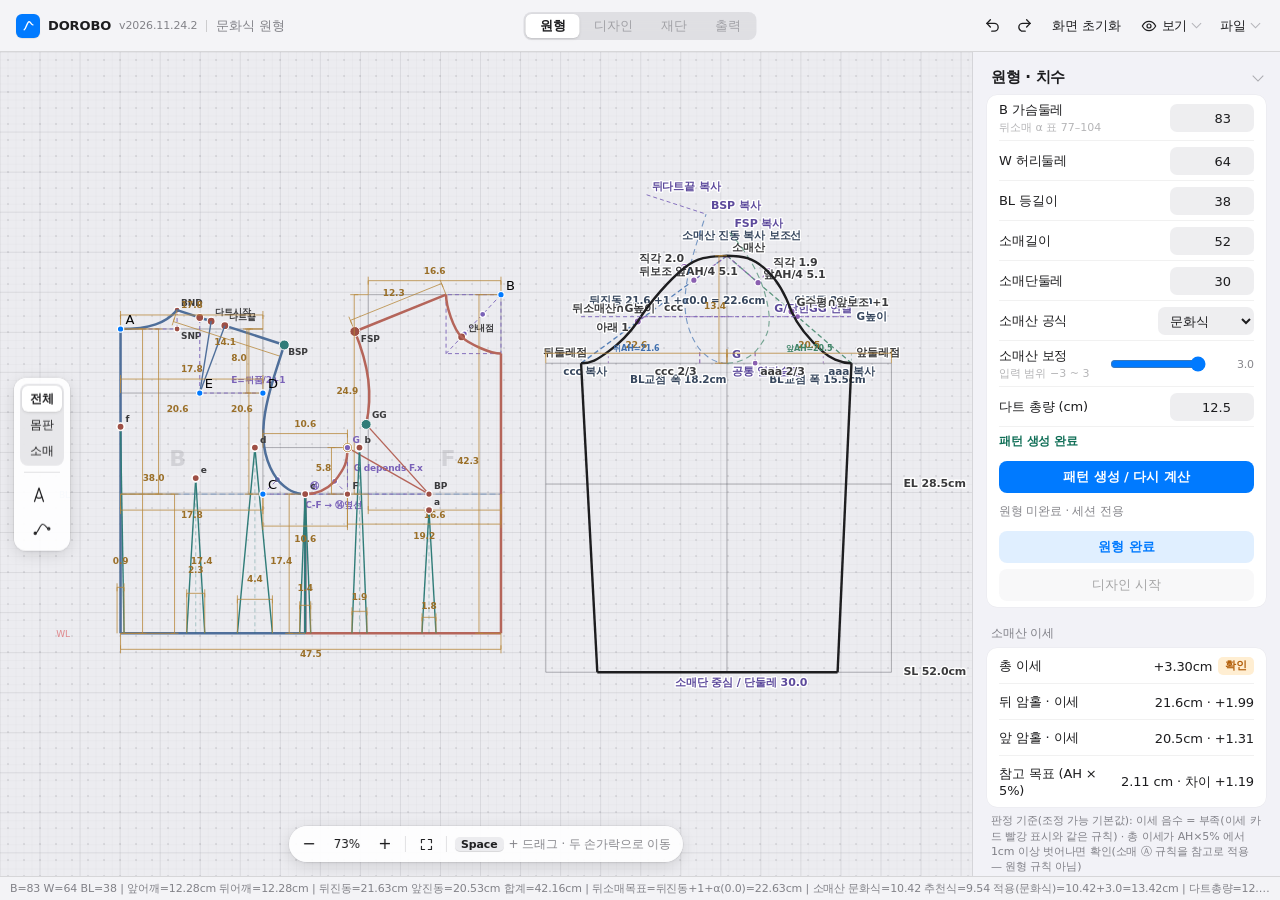
==== commit dde51d2e: "Restore sleeve guides and surface manual notch controls" ====
--- a/index.html
+++ b/index.html
@@ -6,7 +6,7 @@
 <title>DOROBO — 문화식 원형 에디터</title>
 <link rel="stylesheet" href="css/style.css?v=2026112101">
 <!-- 라이트 테마 덮어쓰기(apple-light-ui · 2026-11-13 통합): style.css 원문은 그대로, 표시만 바꾼다. -->
-<link rel="stylesheet" href="css/apple.css?v=2026112002">
+<link rel="stylesheet" href="css/apple.css?v=2026112401">
 <!-- 화면 모드(시스템/밝게/어둡게): 첫 그리기 전에 data-theme 을 정해 깜빡임을 막는다. 저장 키 dorobo.ui.theme · 연결은 js/appleChrome.js -->
 <script>try{var t=localStorage.getItem('dorobo.ui.theme');var d=t==='dark'||(t!=='light'&&window.matchMedia&&matchMedia('(prefers-color-scheme: dark)').matches);document.documentElement.setAttribute('data-theme',d?'dark':'light')}catch(e){}</script>
 </head>
@@ -17,7 +17,7 @@
     <span class="app-mark" aria-hidden="true"><svg viewBox="0 0 24 24" width="15" height="15" fill="none" stroke="#fff" stroke-width="2.2" stroke-linecap="round"><path d="M5 19c3-1 4.5-13 8-13 2.6 0 3.4 4.6 6 5"/></svg></span>
     <span class="brand">DOROBO</span>
     <!-- 앱 버전 단일 원천: 배포할 때 이 번호만 올린다 (docs/STATUS.md § 앱 버전 표시) -->
-    <span class="brand-ver" id="appVersion" title="지금 이 화면에 불러온 앱 버전입니다. 다른 컴퓨터에서 이 번호가 같으면 같은 판입니다." aria-label="앱 버전 2026.11.24.1">v2026.11.24.1</span>
+    <span class="brand-ver" id="appVersion" title="지금 이 화면에 불러온 앱 버전입니다. 다른 컴퓨터에서 이 번호가 같으면 같은 판입니다." aria-label="앱 버전 2026.11.24.2">v2026.11.24.2</span>
     <span class="brand-sub">문화식 원형</span>
   </div>
 
@@ -897,7 +897,7 @@
 <script src="js/init.js?v=2026111105"></script>
 <!-- UI 노출 상태 중앙화 (stage/tool). 기능 함수는 호출하지 않는다. -->
 <script src="js/projectFile.js?v=2026112302"></script>
-<script src="js/ui.js?v=2026112303"></script>
+<script src="js/ui.js?v=2026112401"></script>
 <!-- 라이트 테마 크롬(UI 전용): 확대 알약 · 폰 하단 시트 · 화면 모드. 기존 전역 함수만 호출. -->
 <script src="js/appleChrome.js?v=2026111302"></script>
 <!-- 원형 이세 배지·계산 노트 · 원형/디자인 비교(읽기 전용 · UI 전용). -->
@@ -906,7 +906,7 @@
 <script src="js/seamMatch.js?v=2026111902"></script>
 <!-- 재단 준비 1단계(읽기 전용 파생 · UI 전용): designResult 권위만 읽는다. 저장 형식·stage 무변경. -->
 <script src="js/seamAllowance.js?v=2026111701"></script>
-<script src="js/cutPrep.js?v=2026112305"></script>
+<script src="js/cutPrep.js?v=2026112402"></script>
 <script src="js/cutPrint.js?v=2026112303"></script>
 <script src="js/cutDxf.js?v=2026112304"></script>
 
--- a/css/apple.css
+++ b/css/apple.css
@@ -585,6 +585,7 @@
 #cutCv .cut-guide-label{fill:rgba(60,60,67,.9);font-family:var(--ax-font);pointer-events:none}
 #cutCv .cut-guide-label-cf,#cutCv .cut-guide-label-cb{fill:#0A5FD0;font-weight:600}
 #cutCv .cut-notch-dot{fill:#8E24AA;pointer-events:none}
+#cutCv .cut-notch-new{fill:none;stroke:#8E24AA;stroke-width:2px;vector-effect:non-scaling-stroke;pointer-events:none}
 #cutCv .cut-notch-held{fill:none;stroke:#C25E00;stroke-width:1.5px;stroke-dasharray:3 2;vector-effect:non-scaling-stroke}
 .cut-item-btn .ci-notch{font-size:12px;color:#8E24AA}
 .cut-seam-card .csc-notch{white-space:pre-line;color:#6A1B9A;max-height:6em;overflow-y:auto}
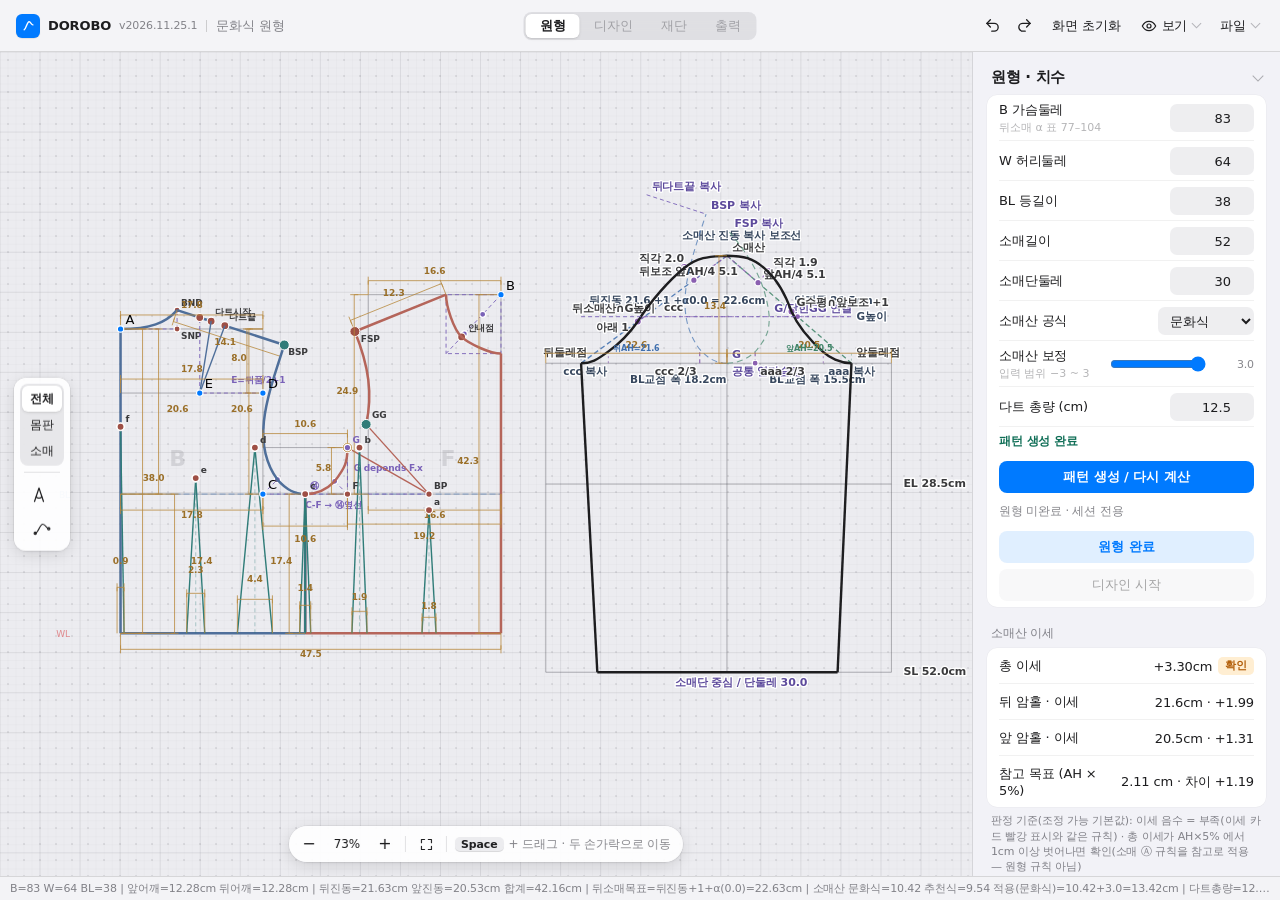
==== commit 2eec9c6b: "Improve cutting guidance and collar validation" ====
--- a/index.html
+++ b/index.html
@@ -17,7 +17,7 @@
     <span class="app-mark" aria-hidden="true"><svg viewBox="0 0 24 24" width="15" height="15" fill="none" stroke="#fff" stroke-width="2.2" stroke-linecap="round"><path d="M5 19c3-1 4.5-13 8-13 2.6 0 3.4 4.6 6 5"/></svg></span>
     <span class="brand">DOROBO</span>
     <!-- 앱 버전 단일 원천: 배포할 때 이 번호만 올린다 (docs/STATUS.md § 앱 버전 표시) -->
-    <span class="brand-ver" id="appVersion" title="지금 이 화면에 불러온 앱 버전입니다. 다른 컴퓨터에서 이 번호가 같으면 같은 판입니다." aria-label="앱 버전 2026.11.24.2">v2026.11.24.2</span>
+    <span class="brand-ver" id="appVersion" title="지금 이 화면에 불러온 앱 버전입니다. 다른 컴퓨터에서 이 번호가 같으면 같은 판입니다." aria-label="앱 버전 2026.11.25.1">v2026.11.25.1</span>
     <span class="brand-sub">문화식 원형</span>
   </div>
 
@@ -552,6 +552,7 @@
             <button class="btn action-primary" id="btnApplySleeve">소매 적용</button>
             <button class="btn" id="btnResetSleeve">원형 소매로</button>
           </div>
+          <div class="row note" id="sleeveApplyTarget" aria-live="polite" hidden></div>
           <!-- 소매산(S2): 위팔 완성둘레 + 소매산 높이 → 원형 cap 을 SP-local 스케일 변환(앞/뒤 비율 보존).
                위팔품·소매산은 독립 입력이 아니라 함께 원자적 재계산. 출력 = 이세(사실값). -->
           <div class="row" style="margin-top:8px"><label>소매산</label></div>
@@ -881,7 +882,7 @@
 <script src="js/designSleeveZ.js?v=2026110403"></script>
 <script src="js/sleeveZApply.js?v=2026110403"></script>
 <!-- 카라 모양 파생(C1: 셔츠 칼라 스탠드): window.designCollar. bodiceResult → 직선 스탠드 밴드(순수). -->
-<script src="js/designCollar.js?v=2026111301"></script>
+<script src="js/designCollar.js?v=2026112501"></script>
 <!-- 카라 프리셋 registry(결정론 코드 데이터·단일 진실 원천): window.collarPresets. 선택 옵션·기본값·출처 메타. -->
 <script src="js/collarPresets.js?v=2026092530"></script>
 <!-- 카라 모양 완료 체크포인트: window.collarCheckpoint. 게이트 + working.collarResult 세션 스냅샷(형상 source=bodice, 소매=순서 게이트). -->
@@ -897,7 +898,7 @@
 <script src="js/init.js?v=2026111105"></script>
 <!-- UI 노출 상태 중앙화 (stage/tool). 기능 함수는 호출하지 않는다. -->
 <script src="js/projectFile.js?v=2026112302"></script>
-<script src="js/ui.js?v=2026112401"></script>
+<script src="js/ui.js?v=2026112501"></script>
 <!-- 라이트 테마 크롬(UI 전용): 확대 알약 · 폰 하단 시트 · 화면 모드. 기존 전역 함수만 호출. -->
 <script src="js/appleChrome.js?v=2026111302"></script>
 <!-- 원형 이세 배지·계산 노트 · 원형/디자인 비교(읽기 전용 · UI 전용). -->
@@ -906,9 +907,9 @@
 <script src="js/seamMatch.js?v=2026111902"></script>
 <!-- 재단 준비 1단계(읽기 전용 파생 · UI 전용): designResult 권위만 읽는다. 저장 형식·stage 무변경. -->
 <script src="js/seamAllowance.js?v=2026111701"></script>
-<script src="js/cutPrep.js?v=2026112402"></script>
+<script src="js/cutPrep.js?v=2026112501"></script>
 <script src="js/cutPrint.js?v=2026112303"></script>
-<script src="js/cutDxf.js?v=2026112304"></script>
+<script src="js/cutDxf.js?v=2026112501"></script>
 
 </body>
 </html>
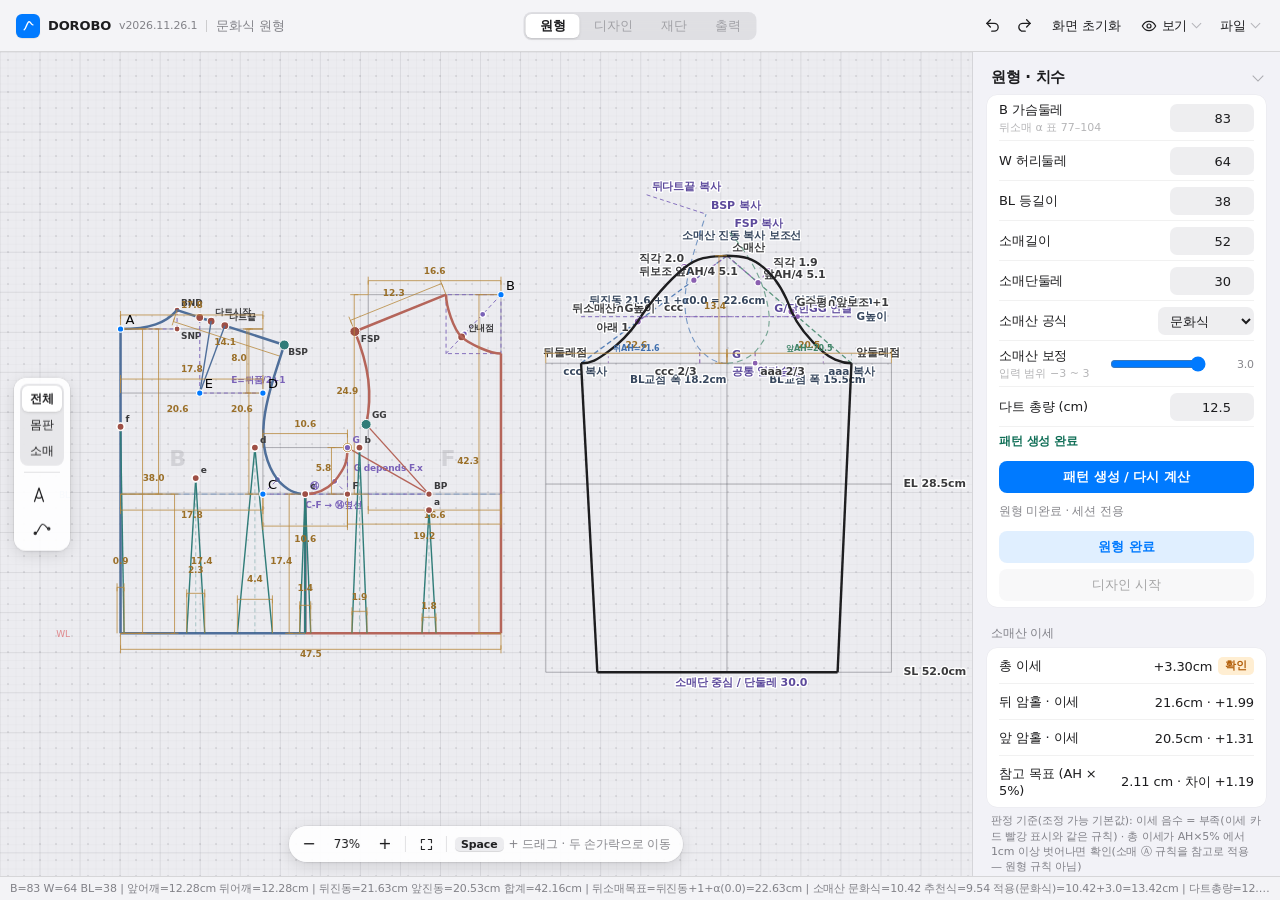
==== commit 08c17741: "Preserve button positions when narrowing shirt plackets" ====
--- a/index.html
+++ b/index.html
@@ -17,7 +17,7 @@
     <span class="app-mark" aria-hidden="true"><svg viewBox="0 0 24 24" width="15" height="15" fill="none" stroke="#fff" stroke-width="2.2" stroke-linecap="round"><path d="M5 19c3-1 4.5-13 8-13 2.6 0 3.4 4.6 6 5"/></svg></span>
     <span class="brand">DOROBO</span>
     <!-- 앱 버전 단일 원천: 배포할 때 이 번호만 올린다 (docs/STATUS.md § 앱 버전 표시) -->
-    <span class="brand-ver" id="appVersion" title="지금 이 화면에 불러온 앱 버전입니다. 다른 컴퓨터에서 이 번호가 같으면 같은 판입니다." aria-label="앱 버전 2026.11.25.1">v2026.11.25.1</span>
+    <span class="brand-ver" id="appVersion" title="지금 이 화면에 불러온 앱 버전입니다. 다른 컴퓨터에서 이 번호가 같으면 같은 판입니다." aria-label="앱 버전 2026.11.26.1">v2026.11.26.1</span>
     <span class="brand-sub">문화식 원형</span>
   </div>
 
@@ -344,6 +344,7 @@
         <div class="row"><label for="inpButtonCount">단추 개수</label><input id="inpButtonCount" type="number" min="1" max="40" step="1"></div>
         <div class="row"><label for="inpButtonDiameter">단추 지름 (cm)</label><input id="inpButtonDiameter" type="number" min="0.5" max="5" step="0.01" placeholder="1.15" title="빈칸 = 1.15 (11.5mm · 이번 셔츠 사용자 확정)"></div>
         <div class="row"><label for="inpButtonHole">단춧구멍 길이 (cm)</label><input id="inpButtonHole" type="number" min="0.5" max="6" step="0.01" placeholder="1.3" title="빈칸 = 1.3 (13mm · 이번 셔츠 사용자 확정). 앞중심을 가운데로 한 수평 표시 · 오른앞판에만 출력"></div>
+        <div class="row"><label for="chkButtonNoHole">단춧구멍 없음</label><input id="chkButtonNoHole" type="checkbox" title="체크 = 단추 위치만 지정(구멍 없음). 좁은 여밈에서 구멍이 안 맞을 때 사용 · 재단·DXF 에는 구멍이 나가지 않음"></div>
         <div class="row" style="gap:4px">
           <button class="btn action-primary" id="btnApplyButtons" disabled>단추 적용</button>
           <button class="btn" id="btnClearButtons" disabled>단추 제거</button>
@@ -783,7 +784,7 @@
 <script src="js/designRenderer.js?v=2026100303"></script>
 <!-- 앞중심 여밈 파생(computeGeometry 밖): window.designPlacket. 현재 유효 앞판 외곽에서 파생. -->
 <script src="js/designPlacket.js?v=2026082001"></script>
-<script src="js/designButtons.js?v=2026112302"></script>
+<script src="js/designButtons.js?v=2026112501"></script>
 <!-- 소매 모양 파생(S1 하부 실루엣): window.designSleeve. cap+진동밑 고정, 하부만 변형. -->
 <script src="js/designSleeve.js?v=2026102001"></script>
 <!-- 디자인 작업 화면 배치(piece layout): window.designLayout. 형상 불변, 표시 offset·카메라만. -->
@@ -898,7 +899,7 @@
 <script src="js/init.js?v=2026111105"></script>
 <!-- UI 노출 상태 중앙화 (stage/tool). 기능 함수는 호출하지 않는다. -->
 <script src="js/projectFile.js?v=2026112302"></script>
-<script src="js/ui.js?v=2026112501"></script>
+<script src="js/ui.js?v=2026112502"></script>
 <!-- 라이트 테마 크롬(UI 전용): 확대 알약 · 폰 하단 시트 · 화면 모드. 기존 전역 함수만 호출. -->
 <script src="js/appleChrome.js?v=2026111302"></script>
 <!-- 원형 이세 배지·계산 노트 · 원형/디자인 비교(읽기 전용 · UI 전용). -->
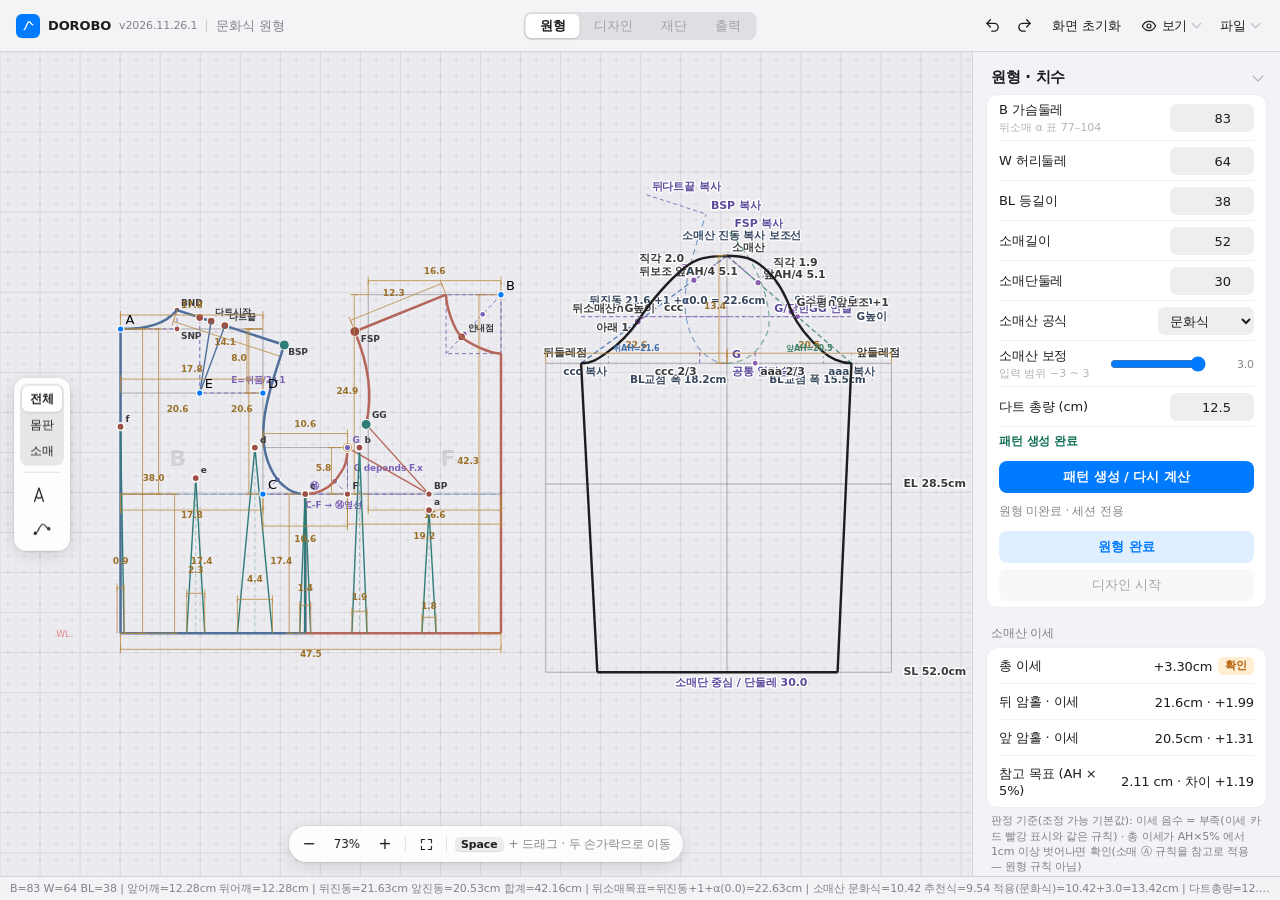
==== commit a1021da2: "Protect unsaved project work and clarify sleeve apply guidance - projectFile: warn on leaving with u" ====
--- a/index.html
+++ b/index.html
@@ -898,8 +898,8 @@
 <script src="js/draftLayout.js?v=2026080911"></script>
 <script src="js/init.js?v=2026111105"></script>
 <!-- UI 노출 상태 중앙화 (stage/tool). 기능 함수는 호출하지 않는다. -->
-<script src="js/projectFile.js?v=2026112302"></script>
-<script src="js/ui.js?v=2026112502"></script>
+<script src="js/projectFile.js?v=2026112601"></script>
+<script src="js/ui.js?v=2026112601"></script>
 <!-- 라이트 테마 크롬(UI 전용): 확대 알약 · 폰 하단 시트 · 화면 모드. 기존 전역 함수만 호출. -->
 <script src="js/appleChrome.js?v=2026111302"></script>
 <!-- 원형 이세 배지·계산 노트 · 원형/디자인 비교(읽기 전용 · UI 전용). -->
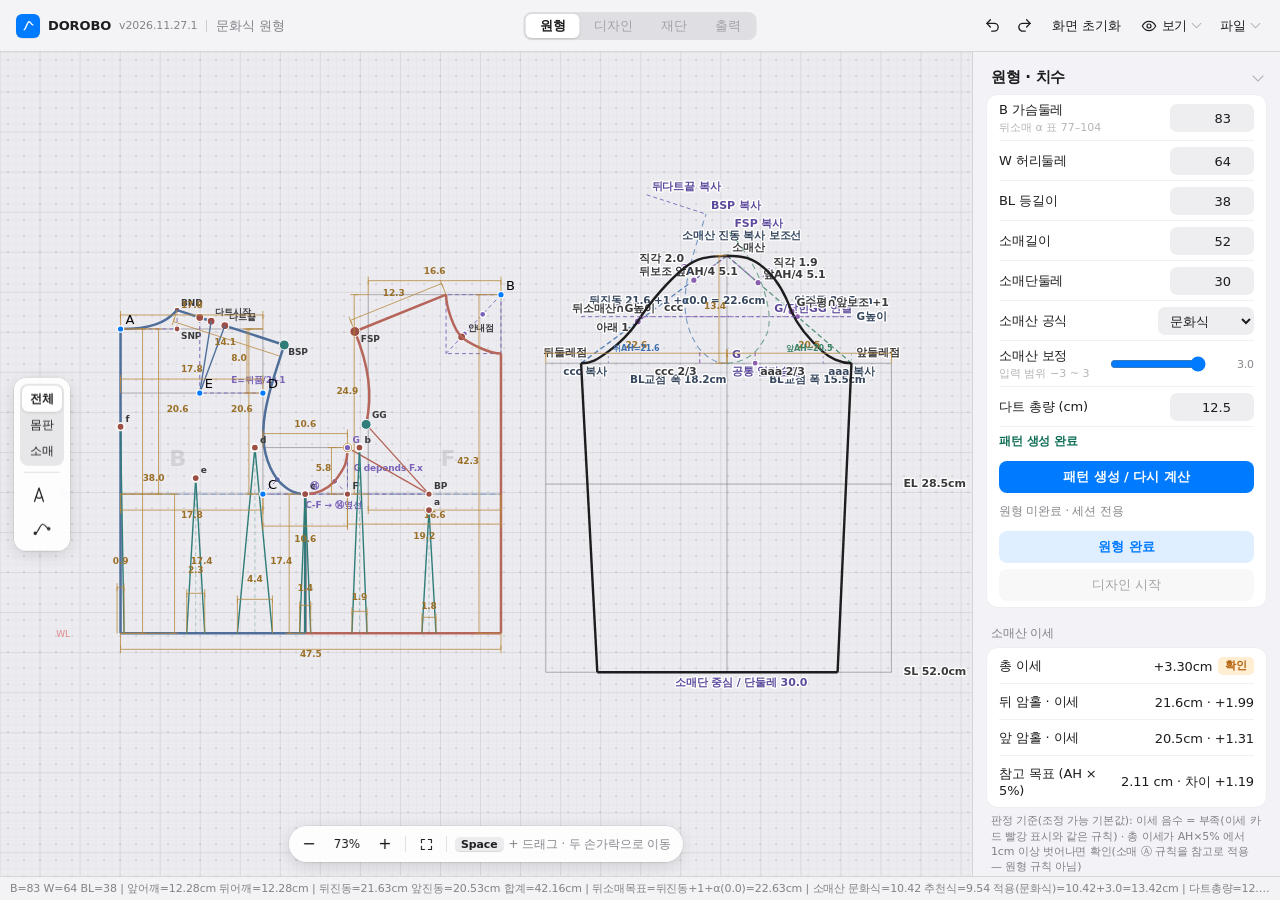
==== commit 636b9244: "Detect yoke seam crossings at exact sample points" ====
--- a/index.html
+++ b/index.html
@@ -17,7 +17,7 @@
     <span class="app-mark" aria-hidden="true"><svg viewBox="0 0 24 24" width="15" height="15" fill="none" stroke="#fff" stroke-width="2.2" stroke-linecap="round"><path d="M5 19c3-1 4.5-13 8-13 2.6 0 3.4 4.6 6 5"/></svg></span>
     <span class="brand">DOROBO</span>
     <!-- 앱 버전 단일 원천: 배포할 때 이 번호만 올린다 (docs/STATUS.md § 앱 버전 표시) -->
-    <span class="brand-ver" id="appVersion" title="지금 이 화면에 불러온 앱 버전입니다. 다른 컴퓨터에서 이 번호가 같으면 같은 판입니다." aria-label="앱 버전 2026.11.26.1">v2026.11.26.1</span>
+    <span class="brand-ver" id="appVersion" title="지금 이 화면에 불러온 앱 버전입니다. 다른 컴퓨터에서 이 번호가 같으면 같은 판입니다." aria-label="앱 버전 2026.11.27.1">v2026.11.27.1</span>
     <span class="brand-sub">문화식 원형</span>
   </div>
 
@@ -805,7 +805,7 @@
 <script src="js/designJoin.js?v=2026092910"></script>
 <!-- 허리 이음선 Ⓜ 조합(순수): window.designWaistSeam. designLineTool·designJoin 다음, designBodice 앞. -->
 <script src="js/designWaistSeam.js?v=2026093001"></script>
-<script src="js/designYokeSeam.js?v=2026100301"></script>
+<script src="js/designYokeSeam.js?v=2026112701"></script>
 <!-- 프린세스 라인 Ⓔ(P.18) 순수 조합: window.designPrincess. designLineTool·designJoin 다음, designBodice 앞. -->
 <script src="js/designPrincess.js?v=2026100304"></script>
 <!-- DB1a 몸판 grain-기준 길이 연장 순수 변환: window.designBodice.computeGeometry. 허리 이음선은 designWaistSeam 에 위임. -->
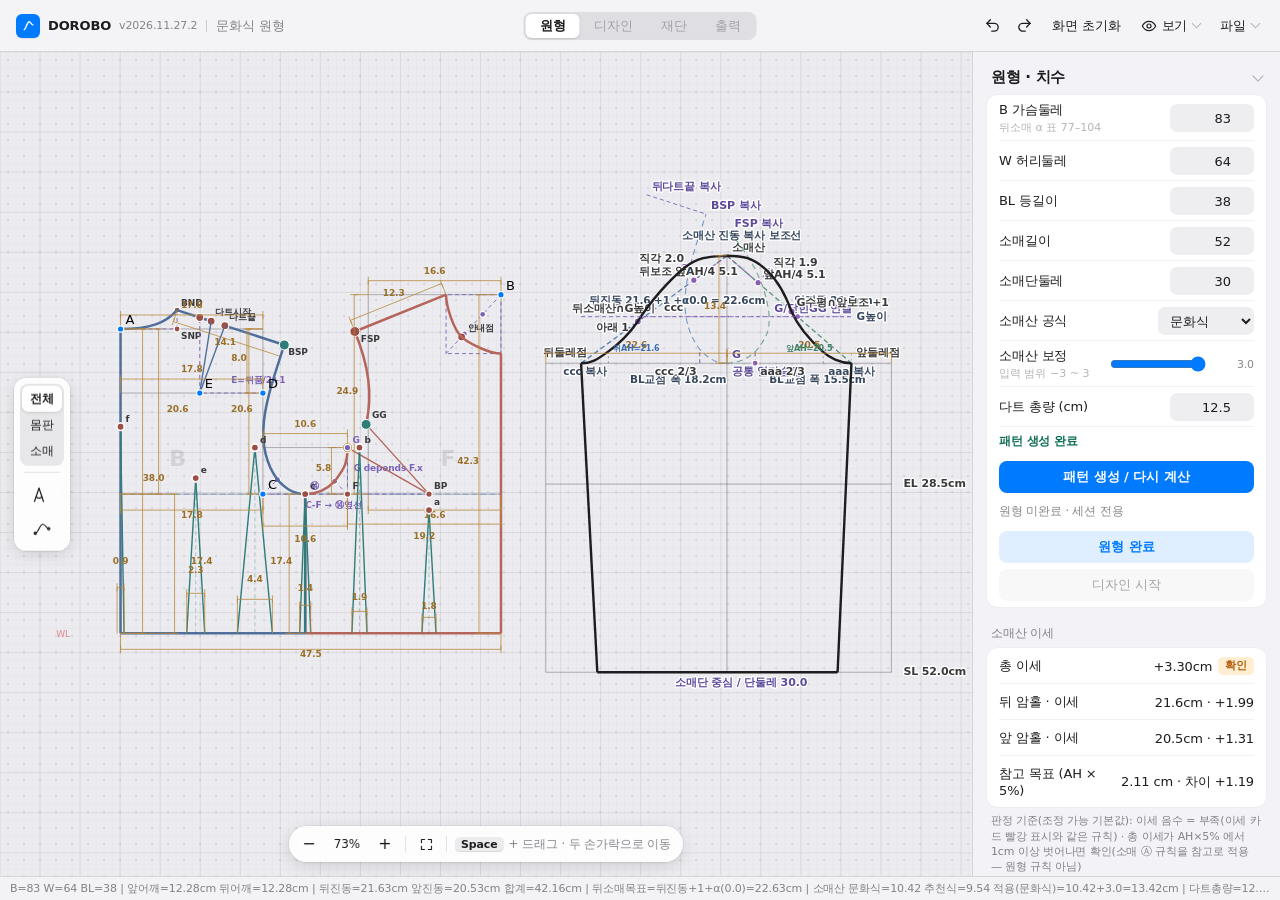
==== commit 48b36720: "Warn about unsaved changes when opening a project" ====
--- a/index.html
+++ b/index.html
@@ -17,7 +17,7 @@
     <span class="app-mark" aria-hidden="true"><svg viewBox="0 0 24 24" width="15" height="15" fill="none" stroke="#fff" stroke-width="2.2" stroke-linecap="round"><path d="M5 19c3-1 4.5-13 8-13 2.6 0 3.4 4.6 6 5"/></svg></span>
     <span class="brand">DOROBO</span>
     <!-- 앱 버전 단일 원천: 배포할 때 이 번호만 올린다 (docs/STATUS.md § 앱 버전 표시) -->
-    <span class="brand-ver" id="appVersion" title="지금 이 화면에 불러온 앱 버전입니다. 다른 컴퓨터에서 이 번호가 같으면 같은 판입니다." aria-label="앱 버전 2026.11.27.1">v2026.11.27.1</span>
+    <span class="brand-ver" id="appVersion" title="지금 이 화면에 불러온 앱 버전입니다. 다른 컴퓨터에서 이 번호가 같으면 같은 판입니다." aria-label="앱 버전 2026.11.27.2">v2026.11.27.2</span>
     <span class="brand-sub">문화식 원형</span>
   </div>
 
@@ -898,7 +898,7 @@
 <script src="js/draftLayout.js?v=2026080911"></script>
 <script src="js/init.js?v=2026111105"></script>
 <!-- UI 노출 상태 중앙화 (stage/tool). 기능 함수는 호출하지 않는다. -->
-<script src="js/projectFile.js?v=2026112601"></script>
+<script src="js/projectFile.js?v=2026112701"></script>
 <script src="js/ui.js?v=2026112601"></script>
 <!-- 라이트 테마 크롬(UI 전용): 확대 알약 · 폰 하단 시트 · 화면 모드. 기존 전역 함수만 호출. -->
 <script src="js/appleChrome.js?v=2026111302"></script>
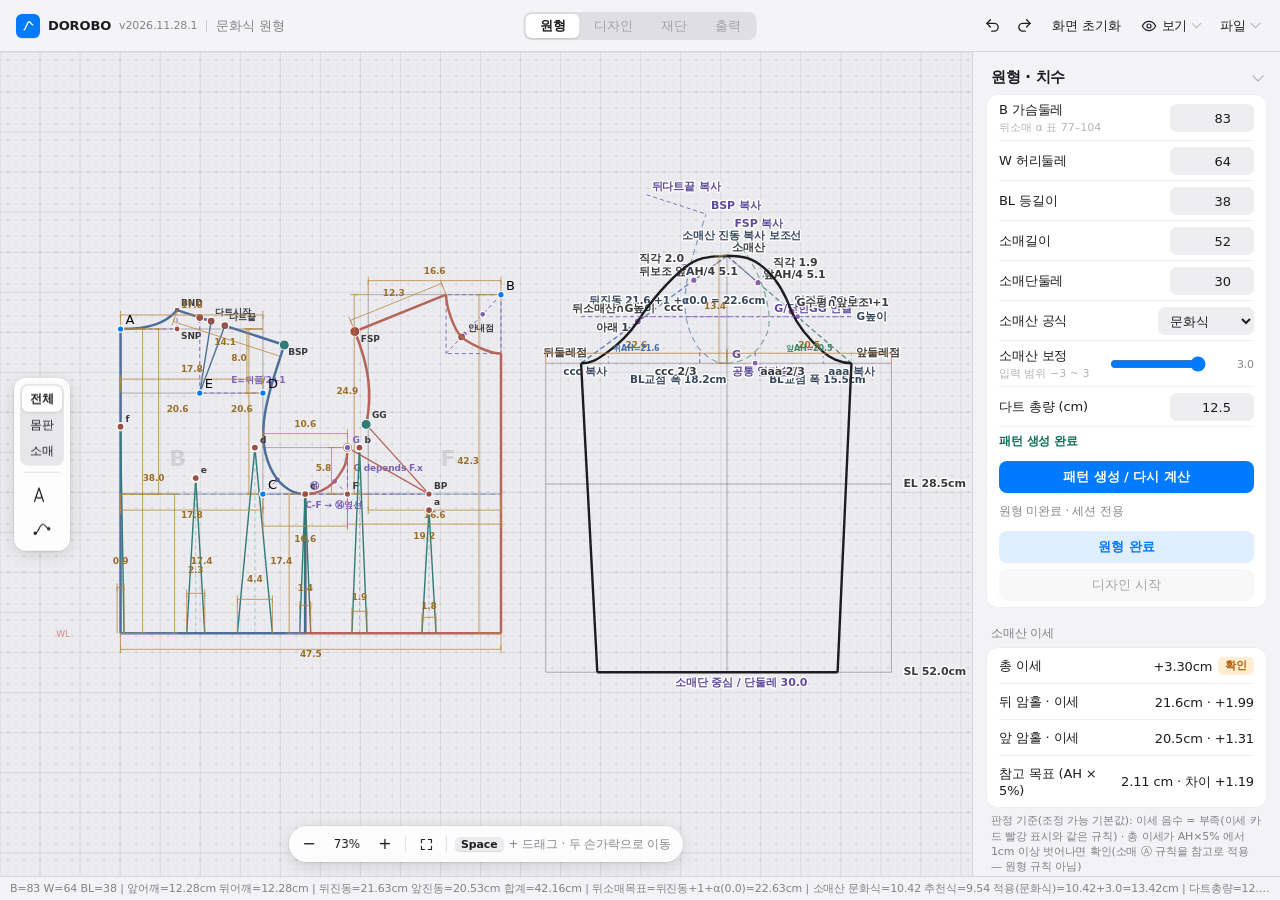
==== commit 35efd80d: "Export trued shoulder darts and restrict notches on narrow allowances" ====
--- a/index.html
+++ b/index.html
@@ -6,7 +6,7 @@
 <title>DOROBO — 문화식 원형 에디터</title>
 <link rel="stylesheet" href="css/style.css?v=2026112101">
 <!-- 라이트 테마 덮어쓰기(apple-light-ui · 2026-11-13 통합): style.css 원문은 그대로, 표시만 바꾼다. -->
-<link rel="stylesheet" href="css/apple.css?v=2026112401">
+<link rel="stylesheet" href="css/apple.css?v=2026112701">
 <!-- 화면 모드(시스템/밝게/어둡게): 첫 그리기 전에 data-theme 을 정해 깜빡임을 막는다. 저장 키 dorobo.ui.theme · 연결은 js/appleChrome.js -->
 <script>try{var t=localStorage.getItem('dorobo.ui.theme');var d=t==='dark'||(t!=='light'&&window.matchMedia&&matchMedia('(prefers-color-scheme: dark)').matches);document.documentElement.setAttribute('data-theme',d?'dark':'light')}catch(e){}</script>
 </head>
@@ -17,7 +17,7 @@
     <span class="app-mark" aria-hidden="true"><svg viewBox="0 0 24 24" width="15" height="15" fill="none" stroke="#fff" stroke-width="2.2" stroke-linecap="round"><path d="M5 19c3-1 4.5-13 8-13 2.6 0 3.4 4.6 6 5"/></svg></span>
     <span class="brand">DOROBO</span>
     <!-- 앱 버전 단일 원천: 배포할 때 이 번호만 올린다 (docs/STATUS.md § 앱 버전 표시) -->
-    <span class="brand-ver" id="appVersion" title="지금 이 화면에 불러온 앱 버전입니다. 다른 컴퓨터에서 이 번호가 같으면 같은 판입니다." aria-label="앱 버전 2026.11.27.2">v2026.11.27.2</span>
+    <span class="brand-ver" id="appVersion" title="지금 이 화면에 불러온 앱 버전입니다. 다른 컴퓨터에서 이 번호가 같으면 같은 판입니다." aria-label="앱 버전 2026.11.28.1">v2026.11.28.1</span>
     <span class="brand-sub">문화식 원형</span>
   </div>
 
@@ -908,9 +908,9 @@
 <script src="js/seamMatch.js?v=2026111902"></script>
 <!-- 재단 준비 1단계(읽기 전용 파생 · UI 전용): designResult 권위만 읽는다. 저장 형식·stage 무변경. -->
 <script src="js/seamAllowance.js?v=2026111701"></script>
-<script src="js/cutPrep.js?v=2026112501"></script>
-<script src="js/cutPrint.js?v=2026112303"></script>
-<script src="js/cutDxf.js?v=2026112501"></script>
+<script src="js/cutPrep.js?v=2026112801"></script>
+<script src="js/cutPrint.js?v=2026112701"></script>
+<script src="js/cutDxf.js?v=2026112701"></script>
 
 </body>
 </html>
--- a/css/apple.css
+++ b/css/apple.css
@@ -567,6 +567,7 @@
 .ci-grain .ci-grain-err{flex:1 1 100%;color:#B3261E;font-size:12px}
 .ci-grain input[aria-invalid="true"]{border-color:#B3261E;box-shadow:0 0 0 1px #B3261E}
 #cutCv .cut-trued{fill:none;stroke:#0A6B3D;stroke-width:1.1px;vector-effect:non-scaling-stroke;stroke-linejoin:miter;pointer-events:none}
+#cutCv .cut-dart-leg{fill:none;stroke:#1D1D1F;stroke-width:1.1px;vector-effect:non-scaling-stroke;pointer-events:none}
 .ci-dart label{display:flex;flex-direction:column;gap:4px}
 .ci-dart select{width:100%;max-width:100%;min-width:0;min-height:32px;font-size:12px}
 @media (max-width:640px){.ci-dart select{min-height:44px;width:100%}}
